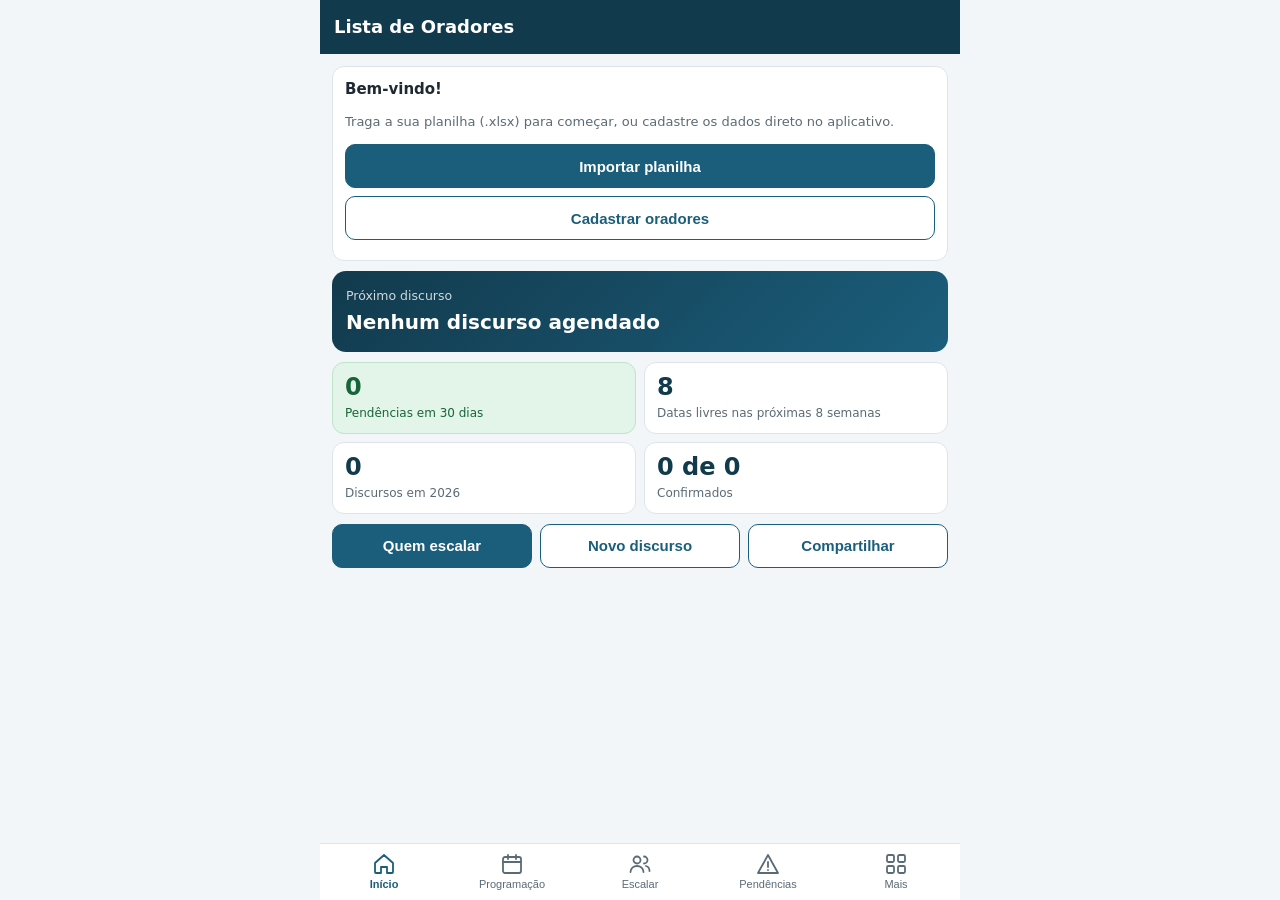
==== index.html @ d3eafc0a "Add files via upload" ====
<!doctype html>
<html lang="pt-BR">
<head>
<meta charset="utf-8">
<meta name="viewport" content="width=device-width,initial-scale=1,viewport-fit=cover">
<meta name="theme-color" content="#1B5E7B">
<meta name="mobile-web-app-capable" content="yes">
<meta name="apple-mobile-web-app-capable" content="yes">
<link rel="manifest" href="manifest.json">
<link rel="icon" type="image/png" sizes="192x192" href="./icone_app_192.png">
<link rel="apple-touch-icon" href="./icone_app_192.png">
<title>Lista de Oradores</title>
<style>:root{--p:#1B5E7B;--pd:#123A4D;--pl:#E3F1F7;--txt:#1F2933;--mut:#5B6B76;--line:#DDE5EA;--bg:#F3F6F8;--card:#fff;--warn:#7A5200;--warnbg:#FFF4D6;--ok:#17653A;--okbg:#E3F4E8;--bad:#9B1C1C;--badbg:#FDE8E8;--acc:#2A7F9E}
*{box-sizing:border-box;-webkit-tap-highlight-color:transparent}
html,body{margin:0;height:100%;background:var(--bg);color:var(--txt);font:15px/1.4 system-ui,-apple-system,"Segoe UI",Roboto,sans-serif}
#app{display:flex;flex-direction:column;height:100%;max-width:640px;margin:0 auto;background:var(--bg)}
#top{background:var(--pd);color:#fff;padding:calc(10px + env(safe-area-inset-top)) 14px 10px;display:flex;align-items:center;gap:10px;min-height:54px}
#top h1{font-size:18px;margin:0;font-weight:600;flex:1}
#top button{background:transparent;border:0;color:#fff;font-size:22px;padding:4px 8px;cursor:pointer;display:none}
#view{flex:1;overflow-y:auto;padding:12px 12px 90px}
#tabs{display:flex;background:#fff;border-top:1px solid var(--line);padding-bottom:env(safe-area-inset-bottom)}
#tabs button{flex:1;border:0;background:none;padding:8px 2px 7px;color:var(--mut);font-size:11px;display:flex;flex-direction:column;align-items:center;gap:2px;cursor:pointer;min-height:56px}
#tabs button.on{color:var(--p);font-weight:600}
#tabs svg{width:24px;height:24px}
svg.i{width:20px;height:20px;fill:none;stroke:currentColor;stroke-width:1.8;stroke-linecap:round;stroke-linejoin:round;vertical-align:middle}
.card{background:var(--card);border:1px solid var(--line);border-radius:12px;padding:12px;margin:0 0 10px}
.card h3{margin:0 0 6px;font-size:15px}
.sub{color:var(--mut);font-size:13px}
.sec{font-size:12px;letter-spacing:.06em;text-transform:uppercase;color:var(--mut);margin:16px 4px 6px;font-weight:600}
.kpis{display:grid;grid-template-columns:1fr 1fr;gap:8px;margin:0 0 10px}
.kpi{background:var(--card);border:1px solid var(--line);border-radius:12px;padding:10px 12px}
.kpi b{display:block;font-size:24px;line-height:1.2;color:var(--pd)}
.kpi span{font-size:12px;color:var(--mut)}
.kpi.warn{background:var(--warnbg);border-color:#f0dca0}.kpi.warn b,.kpi.warn span{color:var(--warn)}
.kpi.ok{background:var(--okbg);border-color:#bfe3cb}.kpi.ok b,.kpi.ok span{color:var(--ok)}
.kpi.wide{grid-column:1/-1;background:var(--pl);border-color:#c7e2ee}
.item{display:flex;gap:10px;align-items:center;background:var(--card);border:1px solid var(--line);border-radius:12px;padding:10px 12px;margin:0 0 8px;cursor:pointer}
.item .d{min-width:46px;text-align:center;background:var(--pl);border-radius:8px;padding:4px 2px;color:var(--pd)}
.item .d b{display:block;font-size:20px;line-height:1.1}.item .d small{font-size:11px;text-transform:uppercase}
.item .m{flex:1;min-width:0}.item .m b{display:block;font-weight:600}
.item .m div{font-size:13px;color:var(--mut);overflow:hidden;text-overflow:ellipsis}
.chip{display:inline-block;font-size:12px;border-radius:999px;padding:2px 8px;margin:3px 4px 0 0;background:var(--pl);color:var(--pd)}
.chip.warn{background:var(--warnbg);color:var(--warn)}.chip.ok{background:var(--okbg);color:var(--ok)}.chip.bad{background:var(--badbg);color:var(--bad)}
.btn{border:1px solid var(--p);background:#fff;color:var(--p);border-radius:10px;padding:10px 14px;font-size:15px;font-weight:600;cursor:pointer;min-height:44px}
.btn.primary{background:var(--p);color:#fff}.btn.danger{border-color:var(--bad);color:var(--bad)}.btn.sm{padding:6px 10px;min-height:34px;font-size:13px}
.btn.block{display:block;width:100%;margin:0 0 8px}
.row{display:flex;gap:8px;flex-wrap:wrap}.row>*{flex:1}
.field{margin:0 0 10px}.field label{display:block;font-size:12px;color:var(--mut);margin:0 0 3px;font-weight:600}
input,select,textarea{width:100%;border:1px solid #c3d0d8;border-radius:10px;padding:10px;font:inherit;background:#fff;color:var(--txt);min-height:44px}
textarea{min-height:140px;font-family:ui-monospace,Consolas,monospace;font-size:13px}
.seg{display:flex;background:#e4ebef;border-radius:10px;padding:3px;margin:0 0 10px}
.seg button{flex:1;border:0;background:none;padding:8px 4px;border-radius:8px;font-size:13px;color:var(--mut);cursor:pointer;font-weight:600}
.seg button.on{background:#fff;color:var(--pd);box-shadow:0 1px 2px #0002}
.fab{position:fixed;right:max(16px,calc(50% - 304px));bottom:calc(76px + env(safe-area-inset-bottom));width:56px;height:56px;border-radius:50%;background:var(--p);color:#fff;border:0;font-size:30px;box-shadow:0 3px 8px #0004;cursor:pointer;z-index:5}
.pick{position:fixed;left:0;right:0;bottom:calc(60px + env(safe-area-inset-bottom));max-width:640px;margin:0 auto;background:var(--pd);color:#fff;padding:10px 12px;display:flex;gap:10px;align-items:center;z-index:5}
.pick div{flex:1;font-size:13px}
#overlay{position:fixed;inset:0;background:#0007;display:none;align-items:flex-end;justify-content:center;z-index:20}
#overlay.on{display:flex}
.sheet{background:#fff;width:100%;max-width:640px;max-height:92%;overflow-y:auto;border-radius:16px 16px 0 0;padding:14px 14px calc(16px + env(safe-area-inset-bottom))}
.sheet h2{margin:0 0 10px;font-size:18px;color:var(--pd)}
.alertbox{border-radius:10px;padding:8px 10px;margin:0 0 10px;font-size:13px;background:var(--warnbg);color:var(--warn)}
.alertbox.okb{background:var(--okbg);color:var(--ok)}
#toast{position:fixed;left:50%;bottom:calc(90px + env(safe-area-inset-bottom));transform:translateX(-50%);background:#123A4Df2;color:#fff;padding:10px 14px;border-radius:10px;font-size:14px;display:none;z-index:30;max-width:90%}
.empty{text-align:center;color:var(--mut);padding:26px 10px}
.bar{height:6px;background:var(--pl);border-radius:3px;margin-top:5px}.bar i{display:block;height:6px;background:var(--acc);border-radius:3px}
.pos{min-width:34px;text-align:center;font-weight:700;color:var(--p)}
.hero{background:linear-gradient(135deg,var(--pd),var(--p));color:#fff;border-radius:14px;padding:14px;margin:0 0 10px}
.hero small{opacity:.8}.hero b{display:block;font-size:20px;margin:2px 0}
.hero .btn{background:#fff;color:var(--pd);border-color:#fff}
@media (prefers-reduced-motion:no-preference){.sheet{animation:up .18s ease-out}@keyframes up{from{transform:translateY(30px);opacity:.4}}}
</style>
</head>
<body>
<div id="app">
  <header id="top"><button id="back" aria-label="Voltar">‹</button><h1>Lista de Oradores</h1></header>
  <main id="view"></main>
  <nav id="tabs">
    <button data-go="inicio"><svg class="i" viewBox="0 0 24 24"><path d="M3 11l9-8 9 8v9a1 1 0 0 1-1 1h-5v-6H9v6H4a1 1 0 0 1-1-1z"/></svg>Início</button>
    <button data-go="prog"><svg class="i" viewBox="0 0 24 24"><rect x="3" y="5" width="18" height="16" rx="2"/><path d="M3 10h18M8 3v4M16 3v4"/></svg>Programação</button>
    <button data-go="escalar"><svg class="i" viewBox="0 0 24 24"><circle cx="9" cy="8" r="3.5"/><path d="M2.5 20c0-3.5 3-6 6.5-6s6.5 2.5 6.5 6"/><path d="M16 4.5a3.5 3.5 0 0 1 0 7M18 14c2.2.6 3.5 2.6 3.5 5"/></svg>Escalar</button>
    <button data-go="pend"><svg class="i" viewBox="0 0 24 24"><path d="M12 3l10 18H2z"/><path d="M12 10v5M12 18h.01"/></svg>Pendências</button>
    <button data-go="mais"><svg class="i" viewBox="0 0 24 24"><rect x="3" y="3" width="7" height="7" rx="1.5"/><rect x="14" y="3" width="7" height="7" rx="1.5"/><rect x="3" y="14" width="7" height="7" rx="1.5"/><rect x="14" y="14" width="7" height="7" rx="1.5"/></svg>Mais</button>
  </nav>
</div>
<div id="overlay"></div>
<div id="toast"></div>
<script>/* Lista de Oradores — lógica (sem interface). Datas internas = número de dias desde 1970-01-01 (UTC). */
(function (root) {
  const p2 = n => String(n).padStart(2, '0');
  const D = {
    parse(s) {
      if (!/^\d{4}-\d{2}-\d{2}$/.test(String(s))) return NaN;
      const [y, m, d] = s.split('-').map(Number), t = new Date(0);
      t.setUTCFullYear(y, m - 1, d);
      return t.getUTCFullYear() === y && t.getUTCMonth() === m - 1 && t.getUTCDate() === d ? t.getTime() / 86400000 : NaN;
    },
    iso(n) { const t = new Date(n * 86400000); return t.getUTCFullYear() + '-' + p2(t.getUTCMonth() + 1) + '-' + p2(t.getUTCDate()); },
    today() { const t = new Date(); return Date.UTC(t.getFullYear(), t.getMonth(), t.getDate()) / 86400000; },
    dow(n) { return new Date(n * 86400000).getUTCDay(); },
    year(n) { return new Date(n * 86400000).getUTCFullYear(); },
    br(n) { const t = new Date(n * 86400000); return p2(t.getUTCDate()) + '/' + p2(t.getUTCMonth() + 1); },
    brFull(n) { const t = new Date(n * 86400000); return p2(t.getUTCDate()) + '/' + p2(t.getUTCMonth() + 1) + '/' + t.getUTCFullYear(); },
    dow3(n) { return ['dom', 'seg', 'ter', 'qua', 'qui', 'sex', 'sáb'][D.dow(n)]; },
    dowFull(n) { return ['domingo', 'segunda', 'terça', 'quarta', 'quinta', 'sexta', 'sábado'][D.dow(n)]; },
    fromSerial(s) { return Math.floor(s) - 25569; }
  };
  const norm = s => String(s == null ? '' : s).replace(/\s+/g, ' ').trim();
  const key = s => norm(s).toLowerCase();
  const num = v => { const n = Number(String(v).replace(',', '.')); return isFinite(n) && String(v).trim() !== '' ? n : null; };
  let _id = 0; const newId = () => 'p' + Date.now().toString(36) + (++_id).toString(36) + Math.random().toString(36).slice(2, 5);

  function emptyState() {
    return { v: 1, config: { intervalo: 90, diaSemana: 0, diasPendencias: 30, horaPadrao: '17h', modelo: '', local: '' }, oradores: [], congregacoes: [], horarios: {}, esbocos: [], prog: [] };
  }
  function restoreState(s) {
    if (!s || s.v !== 1 || !['prog', 'oradores', 'esbocos'].every(k => Array.isArray(s[k]))) throw new Error('estrutura de backup inválida');
    const validString = value => typeof value === 'string';
    if (!s.oradores.every(o => o && validString(o.nome) && norm(o.nome) && validString(o.cong)) ||
        !s.esbocos.every(e => e && Number.isInteger(e.n) && e.n > 0 && validString(e.tema)) ||
        !s.prog.every(p => p && validString(p.orador) && Number.isFinite(D.parse(p.data)) && (p.esboco == null || p.esboco === '' || (Number.isInteger(p.esboco) && p.esboco > 0)))) throw new Error('registros inválidos no backup');
    const out = JSON.parse(JSON.stringify(s)), defaults = emptyState();
    out.config = Object.assign(defaults.config, out.config);
    for (const k of ['intervalo', 'diasPendencias', 'diaSemana']) {
      if (!Number.isInteger(out.config[k]) || out.config[k] < (k === 'diasPendencias' ? 1 : 0) || (k === 'diaSemana' && out.config[k] > 6)) throw new Error('configurações inválidas');
    }
    out.congregacoes = out.congregacoes || [];
    if (!Array.isArray(out.congregacoes) || !out.congregacoes.every(validString)) throw new Error('congregações inválidas');
    out.horarios = out.horarios || {};
    if (typeof out.horarios !== 'object' || Array.isArray(out.horarios)) throw new Error('horários inválidos');
    const ids = new Set();
    out.prog.forEach(p => { if (typeof p.id !== 'string' || !p.id || ids.has(p.id)) p.id = newId(); ids.add(p.id); });
    if (typeof out.config.local !== 'string') throw new Error('congregação local inválida');
    out.prog.forEach(p => {
      if (p.tipo != null && !['local', 'envio'].includes(p.tipo)) throw new Error('modalidade inválida');
      for (const k of ['origem', 'destino']) if (p[k] != null && typeof p[k] !== 'string') throw new Error('congregação inválida');
      if (p.tipo === 'envio' && (!norm(p.origem) || !norm(p.destino) || key(p.origem) === key(p.destino))) throw new Error('envio sem origem e destino distintos');
    });
    return out;
  }
  function congDe(st, nome) { const o = st.oradores.find(o => key(o.nome) === key(nome)); return o ? o.cong : ''; }
  function temaDe(st, n) { const e = st.esbocos.find(e => e.n === Number(n)); return e ? norm(e.tema) : ''; }
  function allCongs(st) {
    const set = new Map();
    st.oradores.forEach(o => { if (norm(o.cong)) set.set(key(o.cong), norm(o.cong)); });
    if (norm(st.config.local)) set.set(key(st.config.local), norm(st.config.local));
    st.prog.forEach(p => { for (const c of [p.origem, p.destino]) if (norm(c)) set.set(key(c), norm(c)); });
    st.congregacoes.forEach(c => { if (norm(c)) set.set(key(c), norm(c)); });
    return [...set.values()].sort((a, b) => a.localeCompare(b, 'pt-BR'));
  }
  // Registros antigos continuam locais; os novos guardam origem e destino históricos.
  function origemDe(st, p) { return norm(p.origem) || congDe(st, p.orador); }
  function destinoDe(st, p) { return norm(p.destino) || (p.tipo === 'envio' ? '' : norm(st.config.local)); }
  function localRows(st) { return rows(st).filter(p => p.tipo !== 'envio'); }
  function participa(r, c) { return key(r.origem) === key(c) || key(r.destino) === key(c); }
  function arranjos(st) {
    const R = rows(st);
    return allCongs(st).filter(c => key(c) !== key(st.config.local)).map(nome => ({ nome,
      recebidos: R.filter(r => r.tipo !== 'envio' && key(r.origem) === key(nome)).length,
      enviados: R.filter(r => r.tipo === 'envio' && key(r.destino) === key(nome)).length,
      proximos: R.filter(r => participa(r, nome) && r.d >= D.today()).length
    }));
  }
  function rows(st) {
    return st.prog.filter(p => p.data).map(p => ({ ...p, d: D.parse(p.data), tipo: p.tipo || 'local', origem: origemDe(st, p), destino: destinoDe(st, p), cong: origemDe(st, p) }));
  }
  /* ---------- alerta de repetição ---------- */
  function alerta(st, row) {
    const N = Number(st.config.intervalo) || 0, d = D.parse(row.data);
    const others = st.prog.filter(p => p.id !== row.id && p.data);
    const pick = fn => others.find(fn) || null;
    const orador = norm(row.orador) ? pick(p => key(p.orador) === key(row.orador) && Math.abs(D.parse(p.data) - d) < N) : null;
    const esboco = row.esboco ? pick(p => key(destinoDe(st, p)) === key(destinoDe(st, row)) && Number(p.esboco) === Number(row.esboco) && Math.abs(D.parse(p.data) - d) < N) : null;
    const conflito = norm(row.orador) ? pick(p => key(p.orador) === key(row.orador) && D.parse(p.data) === d) : null;
    return { orador, esboco, conflito, any: !!(orador || esboco || conflito) };
  }
  /* ---------- histórico: último (<= ref) e próximo (> ref) ---------- */
  function lastNext(list, ref) {
    let last = null, next = null;
    for (const r of list) {
      if (r.d <= ref) { if (!last || r.d > last.d) last = r; }
      else if (!next || r.d < next.d) next = r;
    }
    return { last, next };
  }
  const sortNever = (a, b) => (a.lastD == null ? -1e12 : a.lastD) - (b.lastD == null ? -1e12 : b.lastD);
  /* ---------- Escalar ---------- */
  function escalar(st, dateISO, N, congFilter) {
    const d = D.parse(dateISO), R = rows(st); N = Number(N);
    const oradores = [];
    st.oradores.forEach((o, idx) => {
      if (congFilter && key(o.cong) !== key(congFilter)) return;
      const mine = R.filter(r => key(r.orador) === key(o.nome));
      const busy = mine.find(r => r.d === d || (r.tipo !== 'envio' && Math.abs(r.d - d) < N));
      const { last, next } = lastNext(mine, d);
      oradores.push({ nome: o.nome, cong: o.cong, livre: !busy, conflito: busy || null, lastD: last ? last.d : null, dias: last ? d - last.d : null, lastEsb: last ? last.esboco : null, next: next ? next.d : null, idx });
    });
    const disponiveis = oradores.filter(o => o.livre).sort(sortNever);
    const congs = allCongs(st).map((c, idx) => {
      const mine = R.filter(r => participa(r, c));
      const { last, next } = lastNext(mine, d);
      return { nome: c, lastD: last ? last.d : null, dias: last ? d - last.d : null, lastOrador: last ? last.orador : null, next: next ? next.d : null, nextOrador: next ? next.orador : null, idx };
    }).sort(sortNever);
    const esbocos = st.esbocos.map((e, idx) => {
      const mine = R.filter(r => r.tipo !== 'envio' && Number(r.esboco) === e.n);
      const busy = mine.find(r => Math.abs(r.d - d) < N);
      const { last, next } = lastNext(mine, d);
      return { n: e.n, tema: norm(e.tema), livre: !busy, lastD: last ? last.d : null, dias: last ? d - last.d : null, lastOrador: last ? last.orador : null, next: next ? next.d : null, nextOrador: next ? next.orador : null, idx };
    });
    const esbDisp = esbocos.filter(e => e.livre).sort(sortNever);
    return { disponiveis, total: oradores.length, congs, esbDisp, esbLivres: esbDisp.length };
  }
  /* ---------- Rodízio (referência = hoje) ---------- */
  function rodizio(st, ref) {
    const R = rows(st);
    const oradores = st.oradores.map((o, idx) => {
      const mine = R.filter(r => key(r.orador) === key(o.nome)); const { last, next } = lastNext(mine, ref);
      return { nome: o.nome, cong: o.cong, lastD: last ? last.d : null, dias: last ? ref - last.d : null, lastEsb: last ? last.esboco : null, next: next ? next.d : null, nextEsb: next ? next.esboco : null, idx };
    }).sort(sortNever);
    const congs = allCongs(st).map((c, idx) => {
      const mine = R.filter(r => participa(r, c)); const { last, next } = lastNext(mine, ref);
      return { nome: c, lastD: last ? last.d : null, dias: last ? ref - last.d : null, lastOrador: last ? last.orador : null, next: next ? next.d : null, nextOrador: next ? next.orador : null, idx };
    }).sort(sortNever);
    const esbocos = st.esbocos.map((e, idx) => {
      const mine = R.filter(r => Number(r.esboco) === e.n); const { last, next } = lastNext(mine, ref);
      return { n: e.n, tema: norm(e.tema), lastD: last ? last.d : null, dias: last ? ref - last.d : null, lastOrador: last ? last.orador : null, next: next ? next.d : null, nextOrador: next ? next.orador : null, idx };
    }).sort(sortNever);
    return { oradores, congs, esbocos };
  }
  /* ---------- Pendências ---------- */
  function faltas(p) {
    const f = [];
    if (!norm(p.orador)) f.push('orador');
    if (norm(p.confirmado).toUpperCase() !== 'SIM') f.push('confirmação');
    if (p.cantico === '' || p.cantico == null) f.push('cântico');
    if (!norm(p.imagens)) f.push('imagens');
    return f;
  }
  function pendencias(st, today, dias) {
    const R = rows(st).filter(r => r.d >= today && r.d <= today + Number(dias)).sort((a, b) => a.d - b.d);
    const lista = R.map(r => ({ ...r, faltas: faltas(r), faltam: r.d - today })).filter(r => r.faltas.length);
    const count = k => lista.filter(r => r.faltas.includes(k)).length;
    return { total: R.length, lista, semConfirmacao: count('confirmação'), semCantico: count('cântico'), semImagens: count('imagens'), semOrador: count('orador') };
  }
  /* ---------- Datas livres ---------- */
  function datasLivres(st, iniISO, fimISO, dow) {
    const ini = D.parse(iniISO), fim = D.parse(fimISO), R = localRows(st), out = [];
    if (!(fim >= ini)) return out;
    let d = ini + ((Number(dow) - D.dow(ini) + 7) % 7);
    for (; d <= fim; d += 7) {
      const doDia = R.filter(r => r.d === d);
      if (!doDia.length) out.push({ d, situacao: 'Data não lançada' });
      else if (!doDia.some(r => norm(r.orador))) out.push({ d, situacao: 'Lançada, sem orador', id: doDia[0].id });
    }
    return out;
  }
  /* ---------- Compartilhar ---------- */
  function compartilhar(st, iniISO, fimISO) {
    const ini = D.parse(iniISO), fim = D.parse(fimISO);
    const R = rows(st).filter(r => r.d >= ini && r.d <= fim).sort((a, b) => a.d - b.d);
    const head = '*Programação de discursos (' + D.br(ini) + ' a ' + D.br(fim) + ')*';
    if (!R.length) return head + '\nNenhum discurso no período';
    const lines = R.map(r => {
      const orad = norm(r.orador) ? norm(r.orador) + (r.cong ? ' (' + r.cong + ')' : '') : 'orador a definir';
      const tema = r.esboco ? ' - Nº ' + r.esboco + ': ' + temaDe(st, r.esboco) : ' - tema a definir';
      return D.br(r.d) + ' (' + D.dow3(r.d) + ') - ' + (r.tipo === 'envio' ? '[Envio] ' : '[Local] ') + orad + ' → ' + (r.destino || 'congregação local') + tema;
    });
    return head + '\n' + lines.join('\n');
  }
  /* ---------- Relatórios ---------- */
  function ranking(items) {
    items.sort((a, b) => b.count - a.count || String(a.nome != null ? a.nome : a.n).localeCompare(String(b.nome != null ? b.nome : b.n), 'pt-BR', { numeric: true }));
    let pos = 0; items.forEach((it, i) => { if (i === 0 || it.count !== items[i - 1].count) pos = i + 1; it.pos = pos; });
    return items;
  }
  function relatorios(st, iniISO, fimISO) {
    const lo = iniISO ? D.parse(iniISO) : -1e9, hi = fimISO ? D.parse(fimISO) : 1e9;
    const R = rows(st).filter(r => r.d >= lo && r.d <= hi);
    const oradores = ranking(st.oradores.map(o => ({ nome: o.nome, cong: o.cong, count: R.filter(r => key(r.orador) === key(o.nome)).length })));
    const congs = ranking(allCongs(st).map(c => ({ nome: c, count: R.filter(r => participa(r, c)).length })));
    const esbocos = ranking(st.esbocos.map(e => ({ n: e.n, tema: norm(e.tema), count: R.filter(r => Number(r.esboco) === e.n).length })));
    return { total: R.length, oradores, congs, esbocos };
  }
  /* ---------- Indicadores da tela inicial ---------- */
  function indicadores(st, today) {
    const R = localRows(st);
    const futuros = R.filter(r => r.d >= today).sort((a, b) => a.d - b.d);
    const prox = futuros[0] || null;
    const ano = D.year(today);
    const pend = pendencias(st, today, st.config.diasPendencias || 30);
    const livres = datasLivres(st, D.iso(today), D.iso(today + 55), st.config.diaSemana).length;
    const confirmados = R.filter(r => norm(r.confirmado).toUpperCase() === 'SIM').length;
    return { prox, discursosAno: R.filter(r => D.year(r.d) === ano).length, pendencias: pend.lista.length, livres8: livres, oradores: st.oradores.length, total: R.length, confirmados };
  }

  /* ---------- Histórico por orador, congregação ou esboço ---------- */
  function historico(st, tipo, id, today) {
    const R = rows(st).sort((a, b) => a.d - b.d);
    const L = tipo === 'o' ? R.filter(r => key(r.orador) === key(id)) : tipo === 'c' ? R.filter(r => participa(r, id)) : R.filter(r => Number(r.esboco) === Number(id));
    const dec = r => ({ id: r.id, d: r.d, data: r.data, orador: r.orador, cong: r.cong, tipo: r.tipo, origem: r.origem, destino: r.destino, esboco: r.esboco, tema: r.esboco ? temaDe(st, r.esboco) : '', confirmado: r.confirmado, pedido: r.pedido || '' });
    const past = L.filter(r => r.d < today).map(dec).reverse(), future = L.filter(r => r.d >= today).map(dec);
    return { past, future, total: L.length, last: past[0] || null, next: future[0] || null };
  }
  /* ---------- Mensagem de confirmação ---------- */
  const MODELO_PADRAO = 'Olá, {nome}!\n\nO irmão foi convidado para proferir o discurso: {tema}\nna congregação: {congregacao}\nno dia {data}\nàs {hora}.\n\nConfirme por gentileza se poderá comparecer.\nEm caso positivo, já pode nos informar também o número do cântico e as mídias que serão executadas durante o discurso.\n\nDe já agradecemos! Até Breve!';
  function horaDe(st, p) { return norm(p.hora) || norm((st.horarios || {})[key(destinoDe(st, p))]) || norm(st.config.horaPadrao); }
  function mensagemConfirmacao(st, p) {
    if (!norm(p.orador) || !p.data) return null;
    const hora = horaDe(st, p), modelo = norm(st.config.modelo) ? st.config.modelo : MODELO_PADRAO;
    let t = modelo; if (!hora) t = t.split('\n').filter(l => !l.includes('{hora}')).join('\n');
    const map = { nome: norm(p.orador), tema: (p.esboco ? temaDe(st, p.esboco) : '') || '(tema a definir)', congregacao: destinoDe(st, p) || '(congregação local a definir)', data: D.brFull(D.parse(p.data)), hora };
    return t.replace(/\{(\w+)\}/g, (m, k) => k in map ? map[k] : m);
  }
  function foneWa(f) {
    const d = String(f == null ? '' : f).replace(/\D/g, ''); if (!d) return '';
    if (d.startsWith('55') && d.length >= 12) return d;
    return d.length === 10 || d.length === 11 ? '55' + d : d;
  }
  function confirmacoes(st, today, dias) {
    return rows(st).filter(r => r.d >= today && r.d <= today + Number(dias) && norm(r.orador) && norm(r.confirmado).toUpperCase() !== 'SIM').sort((a, b) => a.d - b.d)
      .map(r => ({ ...r, status: r.pedido ? 'aguardando' : 'novo', diasPedido: r.pedido ? today - D.parse(r.pedido) : null, fone: ((st.oradores.find(o => key(o.nome) === key(r.orador)) || {}).fone) || '' }));
  }
  /* ---------- Importação / exportação (SheetJS) ---------- */
  function sheetRows(XLSX, ws) { return XLSX.utils.sheet_to_json(ws, { header: 1, raw: true, defval: '' }); }
  function toDay(v) {
    if (v instanceof Date) return Date.UTC(v.getFullYear(), v.getMonth(), v.getDate()) / 86400000;
    if (typeof v === 'number' && v > 20000 && v < 80000) return D.fromSerial(v);
    if (typeof v === 'string') { const m = v.trim().match(/^(\d{1,2})\/(\d{1,2})\/(\d{4})$/); const d = D.parse(m ? m[3] + '-' + p2(m[2]) + '-' + p2(m[1]) : v.trim()); if (Number.isFinite(d)) return d; }
    return null;
  }
  function findHeader(rs, test) {
    for (let r = 0; r < Math.min(rs.length, 30); r++) { const names = rs[r].map(x => norm(x).toUpperCase()); if (test(names)) return { r, names }; }
    return null;
  }
  function importWorkbook(XLSX, buf) {
    const wb = XLSX.read(buf, { type: 'array' });
    const res = { oradores: [], congregacoes: [], horarios: {}, esbocos: [], prog: [], avisos: [], abas: [], config: {} };
    const strip = s => s.normalize('NFD').replace(/[\u0300-\u036f]/g, '').toUpperCase().trim();
    for (const name of wb.SheetNames) {
      const rs = sheetRows(XLSX, wb.Sheets[name]); const sn = strip(name);
      if (/^\d{4}$/.test(sn)) {
        const h = findHeader(rs, n => n.includes('DATA') && n.includes('ORADOR')); if (!h) { res.avisos.push('Aba ' + name + ': cabeçalho não encontrado.'); continue; }
        const col = pred => h.names.findIndex(pred);
        const cD = col(n => n === 'DATA'), cO = col(n => n === 'ORADOR'), cE = col(n => /^N[º°O]?( ESB.*)?$|^N[ÚU]MERO|^ESBO[ÇC]O$/.test(strip(n))), cC = col(n => strip(n).startsWith('CANTICO')), cI = col(n => n === 'IMAGENS'), cF = col(n => n === 'CONFIRMADO'), cH = col(n => strip(n) === 'HORARIO'), cP = col(n => n === 'PEDIDO'), cTipo = col(n => n === 'TIPO'), cOrig = col(n => n === 'ORIGEM'), cDest = col(n => n === 'DESTINO');
        let k = 0;
        for (let r = h.r + 1; r < rs.length; r++) {
          const row = rs[r], d = toDay(row[cD]); if (d == null) continue;
          const ev = cE >= 0 ? num(row[cE]) : null, cv = cC >= 0 ? row[cC] : '';
          const tipo = cTipo >= 0 && key(row[cTipo]) === 'envio' ? 'envio' : 'local';
          const origem = cOrig >= 0 ? norm(row[cOrig]) : '', destino = cDest >= 0 ? norm(row[cDest]) : '';
          if (tipo === 'envio' && (!origem || !destino || key(origem) === key(destino))) throw new Error('Envio inválido na aba ' + name + ', linha ' + (r + 1));
          res.prog.push({ tipo, origem, destino, id: newId(), data: D.iso(d), orador: norm(row[cO]), esboco: ev, cantico: cv === '' ? '' : (num(cv) != null ? num(cv) : norm(cv)), imagens: cI >= 0 ? norm(row[cI]).toUpperCase() : '', confirmado: cF >= 0 ? norm(row[cF]).toUpperCase() : '', hora: cH >= 0 ? norm(row[cH]) : '', pedido: cP >= 0 && toDay(row[cP]) != null ? D.iso(toDay(row[cP])) : '' }); k++;
        }
        res.abas.push(name + ': ' + k + ' discursos');
      } else if (sn === 'CONFIGURACOES') {
        for (const row of rs) if (strip(norm(row[0])) === 'CONGREGACAO LOCAL') res.config.local = norm(row[1]);
      } else if (sn === 'CADASTROS' || sn === 'CADASTRO') {
        const h = findHeader(rs, n => n.includes('ORADOR') && n.some(x => x.startsWith('CONGREGA'))); if (!h) { res.avisos.push('Aba ' + name + ': cabeçalho não encontrado.'); continue; }
        const cO = h.names.findIndex(n => n === 'ORADOR'), cG = h.names.findIndex(n => strip(n) === 'CONGREGACAO'), cL = h.names.findIndex(n => strip(n) === 'CONGREGACOES'), cT = h.names.findIndex(n => ['TELEFONE', 'CELULAR', 'WHATSAPP', 'FONE'].includes(strip(n))), cHr = h.names.findIndex(n => strip(n) === 'HORARIO');
        for (let r = h.r + 1; r < rs.length; r++) {
          const nome = norm(rs[r][cO]); if (nome) res.oradores.push({ nome, cong: cG >= 0 ? norm(rs[r][cG]) : '', fone: cT >= 0 ? norm(rs[r][cT]) : '' });
          if (cL >= 0 && norm(rs[r][cL])) { res.congregacoes.push(norm(rs[r][cL])); if (cHr >= 0 && norm(rs[r][cHr])) res.horarios[key(rs[r][cL])] = norm(rs[r][cHr]); }
        }
        res.abas.push(name + ': ' + res.oradores.length + ' oradores');
      } else if (sn === 'ESBOCOS') {
        const h = findHeader(rs, n => n.includes('TEMA') && n.some(x => /^N[º°O]?$/.test(x))); if (!h) { res.avisos.push('Aba ' + name + ': cabeçalho não encontrado.'); continue; }
        const cN = h.names.findIndex(x => /^N[º°O]?$/.test(x)), cT = h.names.findIndex(x => x === 'TEMA');
        for (let r = h.r + 1; r < rs.length; r++) { const n = num(rs[r][cN]); if (n != null && norm(rs[r][cT])) res.esbocos.push({ n, tema: norm(rs[r][cT]) }); }
        res.abas.push(name + ': ' + res.esbocos.length + ' esboços');
      }
    }
    if (!res.prog.length && !res.oradores.length && !res.esbocos.length) res.avisos.push('Não encontrei abas conhecidas (anos como 2026, CADASTROS, ESBOÇOS).');
    if (!res.oradores.length && res.prog.length) { const s = new Set(); res.prog.forEach(p => { if (p.orador && !s.has(key(p.orador))) { s.add(key(p.orador)); res.oradores.push({ nome: p.orador, cong: p.origem || '' }); } }); res.avisos.push('Sem aba CADASTROS: criei a lista de oradores a partir da programação (sem congregação).'); }
    return res;
  }
  function exportWorkbook(XLSX, st) {
    const wb = XLSX.utils.book_new();
    const years = [...new Set(st.prog.filter(p => p.data).map(p => D.year(D.parse(p.data))))].sort();
    if (!years.length) years.push(D.year(D.today()));
    for (const y of years) {
      const list = st.prog.filter(p => p.data && D.year(D.parse(p.data)) === y).sort((a, b) => a.data.localeCompare(b.data));
      const aoa = [['DATA', 'ORADOR', 'CONGREGAÇÃO', 'Nº', 'TEMA', 'CÂNTICO', 'IMAGENS', 'CONFIRMADO', 'HORÁRIO', 'PEDIDO', 'TIPO', 'ORIGEM', 'DESTINO']];
      list.forEach(p => { const d = D.parse(p.data); aoa.push([d + 25569, p.orador, congDe(st, p.orador), p.esboco == null ? '' : p.esboco, p.esboco ? temaDe(st, p.esboco) : '', p.cantico === '' ? '' : p.cantico, p.imagens, p.confirmado, p.hora || '', p.pedido || '', p.tipo || 'local', origemDe(st, p), destinoDe(st, p)]); });
      const ws = XLSX.utils.aoa_to_sheet(aoa, { cellDates: true }); ws['!cols'] = [{ wch: 12 }, { wch: 24 }, { wch: 26 }, { wch: 6 }, { wch: 50 }, { wch: 9 }, { wch: 9 }, { wch: 12 }, { wch: 10 }, { wch: 12 }];
      for (let r = 1; r < aoa.length; r++) { const c = ws['A' + (r + 1)]; if (c) { c.t = 'n'; c.z = 'dd/mm/yyyy'; } }
      XLSX.utils.book_append_sheet(wb, ws, String(y));
    }
    const cg = allCongs(st); const n = Math.max(st.oradores.length, cg.length);
    const cad = [['Orador', 'Congregação', 'Telefone', '', 'Congregações', 'Horário']]; for (let i = 0; i < n; i++) cad.push([st.oradores[i] ? st.oradores[i].nome : '', st.oradores[i] ? st.oradores[i].cong : '', st.oradores[i] ? (st.oradores[i].fone || '') : '', '', cg[i] || '', cg[i] ? ((st.horarios || {})[key(cg[i])] || '') : '']);
    const wc = XLSX.utils.aoa_to_sheet(cad); wc['!cols'] = [{ wch: 26 }, { wch: 26 }, { wch: 16 }, { wch: 3 }, { wch: 26 }, { wch: 10 }]; XLSX.utils.book_append_sheet(wb, wc, 'CADASTROS');
    const es = [['Nº', 'TEMA']]; st.esbocos.forEach(e => es.push([e.n, norm(e.tema)]));
    const we = XLSX.utils.aoa_to_sheet(es); we['!cols'] = [{ wch: 6 }, { wch: 70 }]; XLSX.utils.book_append_sheet(wb, we, 'ESBOÇOS');
    XLSX.utils.book_append_sheet(wb, XLSX.utils.aoa_to_sheet([['CONGREGAÇÃO LOCAL', st.config.local || '']]), 'CONFIGURAÇÕES');
    return XLSX.write(wb, { type: 'array', bookType: 'xlsx', cellDates: true });
  }
  root.Core = { origemDe, destinoDe, localRows, participa, arranjos, restoreState, MODELO_PADRAO, historico, horaDe, mensagemConfirmacao, foneWa, confirmacoes, D, norm, key, num, newId, emptyState, congDe, temaDe, allCongs, rows, alerta, escalar, rodizio, faltas, pendencias, datasLivres, compartilhar, relatorios, indicadores, importWorkbook, exportWorkbook };
})(typeof window !== 'undefined' ? window : globalThis);
</script>
<script>/* Lista de Oradores — interface */
(function () {
'use strict';
const C = Core, D = C.D, norm = C.norm, key = C.key;
const LS = 'lista-oradores-v1';
const TABS = ['inicio', 'prog', 'escalar', 'pend', 'mais'];
const TITLES = { arranjos: 'Arranjos entre congregações', inicio: 'Lista de Oradores', prog: 'Programação', escalar: 'Quem escalar', pend: 'Pendências', mais: 'Mais opções', livres: 'Datas livres', compartilhar: 'Compartilhar', rodizio: 'Rodízio', relatorios: 'Relatórios', cadastros: 'Cadastros', dados: 'Dados e planilha', config: 'Configurações', ajuda: 'Ajuda', hist: 'Histórico', msgs: 'Confirmações' };
const MESES = ['janeiro', 'fevereiro', 'março', 'abril', 'maio', 'junho', 'julho', 'agosto', 'setembro', 'outubro', 'novembro', 'dezembro'];
let st = load();
const ui = { route: 'inicio', esc: { data: '', int: null, cong: '', draft: {}, no: 8, ne: 8 }, prog: { filtro: 'prox', tipo: 'todos' }, pend: { dias: null }, livres: { ini: '', fim: '', dow: null }, comp: { ini: '', fim: '' }, rod: { aba: 'o', n: 30, q: '' }, rel: { ano: 'todos', aba: 'o', n: 30 }, cad: { aba: 'o', q: '' }, form: null, imp: null, hist: { tipo: 'o', id: '' }, hstack: [], hfrom: 'cadastros', msgs: { dias: 30 } };

function load() { try { const raw = localStorage.getItem(LS); if (raw) return C.restoreState(JSON.parse(raw)); } catch (e) { setTimeout(() => toast('Não foi possível carregar os dados. Restaure um backup válido.'), 0); } return C.emptyState(); }
function save() { try { localStorage.setItem(LS, JSON.stringify(st)); } catch (e) { toast('Não foi possível salvar no aparelho.'); } }
const $ = s => document.querySelector(s);
const esc = s => String(s == null ? '' : s).replace(/[&<>"']/g, c => ({ '&': '&amp;', '<': '&lt;', '>': '&gt;', '"': '&quot;', "'": '&#39;' }[c]));
const I = { home: '<path d="M3 11l9-8 9 8v9a1 1 0 0 1-1 1h-5v-6H9v6H4a1 1 0 0 1-1-1z"/>', cal: '<rect x="3" y="5" width="18" height="16" rx="2"/><path d="M3 10h18M8 3v4M16 3v4"/>', users: '<circle cx="9" cy="8" r="3.5"/><path d="M2.5 20c0-3.5 3-6 6.5-6s6.5 2.5 6.5 6"/><path d="M16 4.5a3.5 3.5 0 0 1 0 7M18 14c2.2.6 3.5 2.6 3.5 5"/>', alert: '<path d="M12 3l10 18H2z"/><path d="M12 10v5M12 18h.01"/>', grid: '<rect x="3" y="3" width="7" height="7" rx="1.5"/><rect x="14" y="3" width="7" height="7" rx="1.5"/><rect x="3" y="14" width="7" height="7" rx="1.5"/><rect x="14" y="14" width="7" height="7" rx="1.5"/>' };
const svg = n => '<svg class="i" viewBox="0 0 24 24" aria-hidden="true">' + I[n] + '</svg>';
let tt; function toast(m) { const t = $('#toast'); t.textContent = m; t.style.display = 'block'; clearTimeout(tt); tt = setTimeout(() => t.style.display = 'none', 2600); }
function sheet(html) { const o = $('#overlay'); o.innerHTML = '<div class="sheet">' + html + '</div>'; o.classList.add('on'); }
function closeSheet() { const o = $('#overlay'); o.classList.remove('on'); o.innerHTML = ''; }
function go(r) { ui.route = r; closeSheet(); render(true); }
function render(reset) {
  const v = $('#view'), sc = v.scrollTop;
  v.innerHTML = (V[ui.route] || V.inicio)();
  $('#top h1').textContent = TITLES[ui.route] || 'Lista de Oradores';
  const cur = ui.route === 'hist' ? ui.hfrom : ui.route; document.querySelectorAll('#tabs button').forEach(b => b.classList.toggle('on', b.dataset.go === (TABS.includes(cur) ? cur : 'mais')));
  $('#back').style.display = TABS.includes(ui.route) ? 'none' : 'block';
  v.scrollTop = reset ? 0 : sc;
}
const nextDate = () => { const t = D.today(), used = new Set(st.prog.filter(p => p.tipo !== 'envio').map(p => p.data)); let d = t + ((st.config.diaSemana - D.dow(t) + 7) % 7); for (let i = 0; i < 300; i++, d += 7) if (!used.has(D.iso(d))) return D.iso(d); return D.iso(t); };
const fmtDias = n => n == null ? 'Nunca' : n + (n === 1 ? ' dia' : ' dias');
const lastTxt = o => o.lastD == null ? 'Nunca' : D.brFull(o.lastD) + ' · ' + fmtDias(o.dias);
const sortedOrad = () => st.oradores.slice().sort((a, b) => a.nome.localeCompare(b.nome, 'pt-BR'));

function itemProg(r) {
  const al = C.alerta(st, r), f = C.faltas(r); let chips = '<span class="chip">' + (r.tipo === 'envio' ? 'Envio' : 'Local') + ' · ' + esc(r.origem || 'origem a definir') + ' → ' + esc(r.destino || 'congregação local') + '</span>';
  if (al.any) chips += '<span class="chip bad">⚠ repetição' + (al.orador ? ' de orador' : '') + (al.esboco ? ' de esboço' : '') + '</span>';
  chips += f.includes('confirmação') ? (r.pedido ? '<span class="chip">pedido enviado em ' + D.br(D.parse(r.pedido)) + '</span>' : '<span class="chip warn">sem confirmação</span>') : '<span class="chip ok">confirmado</span>';
  if (f.includes('cântico')) chips += '<span class="chip warn">sem cântico</span>'; else chips += '<span class="chip">cântico ' + esc(r.cantico) + '</span>';
  if (f.includes('imagens')) chips += '<span class="chip warn">imagens?</span>'; else chips += '<span class="chip">imagens ' + esc(r.imagens) + '</span>';
  return '<div class="item" data-act="editProg" data-id="' + r.id + '"><div class="d"><b>' + D.br(r.d).slice(0, 2) + '</b><small>' + D.dow3(r.d) + '</small></div><div class="m"><b>' + esc(r.orador || 'Orador a definir') + '</b><div>' + esc(r.cong || '') + (r.esboco ? ' · Nº ' + r.esboco + ': ' + esc(C.temaDe(st, r.esboco)) : ' · tema a definir') + '</div>' + chips + '</div></div>';
}
const V = {};
V.inicio = () => {
  const t = D.today(), k = C.indicadores(st, t); let h = '';
  if (!st.prog.length && !st.oradores.length) h += '<div class="card"><h3>Bem-vindo!</h3><p class="sub">Traga a sua planilha (.xlsx) para começar, ou cadastre os dados direto no aplicativo.</p><button class="btn primary block" data-go="dados">Importar planilha</button><button class="btn block" data-go="cadastros">Cadastrar oradores</button></div>';
  const p = k.prox;
  h += '<div class="hero"><small>Próximo discurso</small>' + (p ? '<b>' + D.br(p.d) + ' (' + D.dow3(p.d) + ') · ' + esc(p.orador || 'orador a definir') + '</b><div>' + esc(p.cong || '') + (p.esboco ? ' · Nº ' + p.esboco + ': ' + esc(C.temaDe(st, p.esboco)) : '') + '</div>' : '<b>Nenhum discurso agendado</b>') + '</div>';
  h += '<div class="kpis"><div class="kpi ' + (k.pendencias ? 'warn' : 'ok') + '"><b>' + k.pendencias + '</b><span>Pendências em ' + (st.config.diasPendencias || 30) + ' dias</span></div><div class="kpi"><b>' + k.livres8 + '</b><span>Datas livres nas próximas 8 semanas</span></div><div class="kpi"><b>' + k.discursosAno + '</b><span>Discursos em ' + D.year(t) + '</span></div><div class="kpi"><b>' + k.confirmados + ' de ' + k.total + '</b><span>Confirmados</span></div></div>';
  h += '<div class="row" style="margin:0 0 10px"><button class="btn primary" data-go="escalar">Quem escalar</button><button class="btn" data-act="newProg">Novo discurso</button><button class="btn" data-go="compartilhar">Compartilhar</button></div>';
  const cf = C.confirmacoes(st, t, st.config.diasPendencias || 30), novos = cf.filter(x => x.status === 'novo').length, aguard = cf.length - novos;
  if (cf.length) h += '<div class="card"><h3>Confirmações dos oradores</h3><div class="sub">' + (novos ? novos + ' a pedir' : '') + (novos && aguard ? ' · ' : '') + (aguard ? aguard + ' aguardando resposta' : '') + '</div><button class="btn primary block" style="margin-top:8px" data-go="msgs">Abrir confirmações</button></div>';
  const prox = C.localRows(st).filter(r => r.d >= t).sort((a, b) => a.d - b.d).slice(0, 3);
  if (prox.length) h += '<div class="sec">Próximos discursos</div>' + prox.map(itemProg).join('');
  return h;
};
V.prog = () => {
  const t = D.today(), R = C.rows(st).sort((a, b) => a.d - b.d), anos = [...new Set(R.map(r => D.year(r.d)))].sort();
  let f = ui.prog.filtro; if (f === 'prox' && !R.some(r => r.d >= t) && R.length) f = ui.prog.filtro = 'tudo';
  let list = f === 'prox' ? R.filter(r => r.d >= t) : f === 'tudo' ? R : R.filter(r => D.year(r.d) === Number(f));
  list = list.filter(r => ui.prog.tipo === 'todos' || r.tipo === ui.prog.tipo);
  let h = '<div class="seg"><button data-act="pf" data-v="prox" class="' + (f === 'prox' ? 'on' : '') + '">Próximos</button>' + anos.map(a => '<button data-act="pf" data-v="' + a + '" class="' + (f == a ? 'on' : '') + '">' + a + '</button>').join('') + '<button data-act="pf" data-v="tudo" class="' + (f === 'tudo' ? 'on' : '') + '">Tudo</button></div>';
  h = '<div class="field"><label>Programação</label><select data-chg="progTipo">' + [['todos','Todos os discursos'],['local','Na congregação local'],['envio','Envios para outras congregações']].map(([v,t]) => '<option value="' + v + '" ' + (ui.prog.tipo === v ? 'selected' : '') + '>' + t + '</option>').join('') + '</select></div>' + h;
  if (!list.length) h += '<div class="empty">Nenhum discurso aqui ainda.<br>Toque em + para lançar o primeiro.</div>';
  let mes = '';
  list.forEach(r => { const m = MESES[new Date(r.d * 86400000).getUTCMonth()] + ' ' + D.year(r.d); if (m !== mes) { mes = m; h += '<div class="sec">' + m + '</div>'; } h += itemProg(r); });
  return h + '<button class="fab" data-act="newProg" aria-label="Novo discurso">+</button>';
};
V.escalar = () => {
  const e = ui.esc; if (!e.data) e.data = nextDate(); if (e.int == null) e.int = st.config.intervalo;
  const R = C.escalar(st, e.data, e.int, e.cong), dr = e.draft;
  let h = '<div class="card"><div class="row"><div class="field"><label>Data do discurso</label><input type="date" value="' + e.data + '" data-chg="escData"></div><div class="field"><label>Intervalo mínimo (dias)</label><input type="number" min="0" value="' + e.int + '" data-chg="escInt"></div></div><div class="field" style="margin:0"><label>Congregação (opcional)</label><select data-chg="escCong"><option value="">Todas</option>' + C.allCongs(st).map(c => '<option ' + (key(c) === key(e.cong) ? 'selected' : '') + ' value="' + esc(c) + '">' + esc(c) + '</option>').join('') + '</select></div></div>';
  h += '<div class="kpis"><div class="kpi"><b>' + R.disponiveis.length + '</b><span>Oradores disponíveis (de ' + R.total + ')</span></div><div class="kpi"><b>' + R.esbLivres + '</b><span>Esboços disponíveis</span></div></div>';
  h += '<div class="sec">Oradores (há mais tempo sem discursar)</div>';
  if (!R.disponiveis.length) h += '<div class="empty">Nenhum orador disponível nessa data.</div>';
  R.disponiveis.slice(0, e.no).forEach(o => { h += '<div class="item"><div class="m" data-act="hist" data-t="o" data-v="' + esc(o.nome) + '"><b>' + esc(o.nome) + '</b><div>' + esc(o.cong) + ' · último: ' + lastTxt(o) + (o.lastEsb ? ' (Nº ' + o.lastEsb + ')' : '') + '</div></div><button class="btn sm ' + (key(dr.orador) === key(o.nome) ? 'primary' : '') + '" data-act="pickO" data-v="' + esc(o.nome) + '">' + (key(dr.orador) === key(o.nome) ? 'Escolhido' : 'Escalar') + '</button></div>'; });
  if (R.disponiveis.length > e.no) h += '<button class="btn block" data-act="moreO">Ver mais oradores</button>';
  h += '<div class="sec">Congregações (há mais tempo sem arranjo)</div>';
  R.congs.forEach(c => { h += '<div class="item"><div class="m" data-act="hist" data-t="c" data-v="' + esc(c.nome) + '"><b>' + esc(c.nome) + '</b><div>último arranjo: ' + lastTxt(c) + (c.lastOrador ? ' · ' + esc(c.lastOrador) : '') + (c.next ? '<br>próximo: ' + D.brFull(c.next) + ' · ' + esc(c.nextOrador) : '') + '</div></div><button class="btn sm" data-act="pickC" data-v="' + esc(c.nome) + '">Ver orad.</button></div>'; });
  h += '<div class="sec">Esboços (há mais tempo sem uso)</div>';
  R.esbDisp.slice(0, e.ne).forEach(x => { const on = dr.esboco === x.n; h += '<div class="item"><div class="m" data-act="hist" data-t="e" data-v="' + x.n + '"><b>Nº ' + x.n + '</b><div>' + esc(x.tema) + '<br>último uso: ' + lastTxt(x) + (x.lastOrador ? ' · ' + esc(x.lastOrador) : '') + '</div></div><button class="btn sm ' + (on ? 'primary' : '') + '" data-act="pickE" data-v="' + x.n + '">' + (on ? 'Escolhido' : 'Usar') + '</button></div>'; });
  if (R.esbDisp.length > e.ne) h += '<button class="btn block" data-act="moreE">Ver mais esboços</button>';
  if (dr.orador || dr.esboco) h += '<div class="pick"><div>' + (dr.orador ? esc(dr.orador) : 'orador a definir') + (dr.esboco ? ' · Nº ' + dr.esboco : '') + '<br>' + D.brFull(D.parse(e.data)) + '</div><button class="btn sm" data-act="launch">Lançar</button><button class="btn sm" data-act="clearDraft">×</button></div>';
  return h;
};
V.pend = () => {
  const dias = ui.pend.dias || st.config.diasPendencias || 30, P = C.pendencias(st, D.today(), dias);
  let h = '<div class="card"><div class="field" style="margin:0"><label>Olhar os próximos</label><select data-chg="pendDias">' + [7, 15, 30, 60, 90].map(n => '<option value="' + n + '" ' + (n === dias ? 'selected' : '') + '>' + n + ' dias</option>').join('') + '</select></div></div>';
  h += '<div class="kpis"><div class="kpi"><b>' + P.total + '</b><span>Discursos no período</span></div><div class="kpi ' + (P.semConfirmacao ? 'warn' : 'ok') + '"><b>' + P.semConfirmacao + '</b><span>Sem confirmação</span></div><div class="kpi ' + (P.semCantico ? 'warn' : 'ok') + '"><b>' + P.semCantico + '</b><span>Sem cântico</span></div><div class="kpi ' + (P.semImagens ? 'warn' : 'ok') + '"><b>' + P.semImagens + '</b><span>Imagens não definidas</span></div></div>';
  if (!P.lista.length) return h + '<div class="empty">Tudo certo nesse período. 🎉</div>';
  P.lista.forEach(r => { h += '<div class="item" data-act="editProg" data-id="' + r.id + '"><div class="d"><b>' + D.br(r.d).slice(0, 2) + '</b><small>' + D.dow3(r.d) + '</small></div><div class="m"><b>' + esc(r.orador || 'Orador a definir') + '</b><div>' + (r.faltam === 0 ? 'hoje' : 'faltam ' + fmtDias(r.faltam)) + ' · ' + (r.tipo === 'envio' ? 'Envio para ' : 'Local: ') + esc(r.destino || 'congregação local') + '</div>' + r.faltas.map(x => '<span class="chip warn">' + x + '</span>').join('') + '</div>' + (r.faltas.includes('confirmação') && r.orador ? '<div style="display:flex;flex-direction:column;gap:6px"><button class="btn sm primary" data-act="msg" data-id="' + r.id + '">Pedir</button><button class="btn sm" data-act="confirmar" data-id="' + r.id + '">Confirmar</button></div>' : '') + '</div>'; });
  return h;
};
V.livres = () => {
  const l = ui.livres; if (!l.ini) { l.ini = D.iso(D.today()); l.fim = D.iso(D.today() + 90); } if (l.dow == null) l.dow = st.config.diaSemana;
  const L = C.datasLivres(st, l.ini, l.fim, l.dow), t = D.today();
  let h = '<div class="card"><div class="row"><div class="field"><label>De</label><input type="date" value="' + l.ini + '" data-chg="livIni"></div><div class="field"><label>Até</label><input type="date" value="' + l.fim + '" data-chg="livFim"></div></div><div class="field" style="margin:0"><label>Dia da semana dos discursos</label><select data-chg="livDow">' + ['domingo', 'segunda', 'terça', 'quarta', 'quinta', 'sexta', 'sábado'].map((n, i) => '<option value="' + i + '" ' + (i === Number(l.dow) ? 'selected' : '') + '>' + n + '</option>').join('') + '</select></div></div>';
  h += '<div class="kpis"><div class="kpi ' + (L.length ? 'warn' : 'ok') + '"><b>' + L.length + '</b><span>Datas livres no período</span></div><div class="kpi"><b>' + (L.length ? D.br(L[0].d) : '—') + '</b><span>Próxima data livre</span></div></div>';
  if (!L.length) return h + '<div class="empty">Nenhuma data livre nesse período.</div>';
  L.forEach(x => { h += '<div class="item"><div class="d"><b>' + D.br(x.d).slice(0, 2) + '</b><small>' + D.dow3(x.d) + '</small></div><div class="m"><b>' + D.brFull(x.d) + '</b><div>' + x.situacao + (x.d >= t ? ' · faltam ' + fmtDias(x.d - t) : '') + '</div></div><button class="btn sm" data-act="escalarEm" data-v="' + D.iso(x.d) + '">Escalar</button></div>'; });
  return h;
};
V.compartilhar = () => {
  const c = ui.comp, t = D.today(), dt = new Date(t * 86400000);
  if (!c.ini) { c.ini = D.iso(Date.UTC(dt.getUTCFullYear(), dt.getUTCMonth(), 1) / 86400000); c.fim = D.iso(Date.UTC(dt.getUTCFullYear(), dt.getUTCMonth() + 1, 0) / 86400000); }
  const txt = C.compartilhar(st, c.ini, c.fim);
  return '<div class="card"><div class="row"><div class="field" style="margin:0"><label>De</label><input type="date" value="' + c.ini + '" data-chg="cmpIni"></div><div class="field" style="margin:0"><label>Até</label><input type="date" value="' + c.fim + '" data-chg="cmpFim"></div></div></div><div class="field"><label>Mensagem pronta</label><textarea id="cmpTxt" readonly>' + esc(txt) + '</textarea></div><button class="btn primary block" data-act="zap">Enviar pelo WhatsApp</button><div class="row"><button class="btn" data-act="copiar">Copiar texto</button><button class="btn" data-act="partilhar">Outros apps</button></div>';
};
V.rodizio = () => {
  const r = ui.rod, R = C.rodizio(st, D.today());
  let h = '<div class="seg"><button data-act="rodAba" data-v="o" class="' + (r.aba === 'o' ? 'on' : '') + '">Oradores</button><button data-act="rodAba" data-v="c" class="' + (r.aba === 'c' ? 'on' : '') + '">Congregações</button><button data-act="rodAba" data-v="e" class="' + (r.aba === 'e' ? 'on' : '') + '">Esboços</button></div><div class="sub" style="margin:0 4px 8px">Do que está há mais tempo sem uso para o mais recente.</div>';
  if (r.aba === 'o') R.oradores.forEach(o => { h += '<div class="item" data-act="hist" data-t="o" data-v="' + esc(o.nome) + '"><div class="m"><b>' + esc(o.nome) + '</b><div>' + esc(o.cong) + '<br>Último: ' + lastTxt(o) + (o.lastEsb ? ' · Nº ' + o.lastEsb : '') + '<br>Próximo: ' + (o.next ? D.brFull(o.next) + (o.nextEsb ? ' · Nº ' + o.nextEsb : '') : '—') + '</div></div></div>'; });
  if (r.aba === 'c') R.congs.forEach(o => { h += '<div class="item" data-act="hist" data-t="c" data-v="' + esc(o.nome) + '"><div class="m"><b>' + esc(o.nome) + '</b><div>Último arranjo: ' + lastTxt(o) + (o.lastOrador ? ' · ' + esc(o.lastOrador) : '') + '<br>Próximo: ' + (o.next ? D.brFull(o.next) + ' · ' + esc(o.nextOrador) : '—') + '</div></div></div>'; });
  if (r.aba === 'e') {
    const q = key(r.q), list = R.esbocos.filter(x => !q || String(x.n) === q || key(x.tema).includes(q));
    h += '<div class="field"><input type="search" placeholder="Buscar por número ou tema" value="' + esc(r.q) + '" data-inp="rodQ"></div>';
    list.slice(0, r.n).forEach(x => { h += '<div class="item" data-act="hist" data-t="e" data-v="' + x.n + '"><div class="m"><b>Nº ' + x.n + '</b><div>' + esc(x.tema) + '<br>Último uso: ' + lastTxt(x) + (x.lastOrador ? ' · ' + esc(x.lastOrador) : '') + '<br>Próximo: ' + (x.next ? D.brFull(x.next) + ' · ' + esc(x.nextOrador) : '—') + '</div></div></div>'; });
    if (list.length > r.n) h += '<button class="btn block" data-act="rodMais">Mostrar mais</button>';
  }
  return h;
};
V.relatorios = () => {
  const r = ui.rel, anos = [...new Set(C.rows(st).map(x => D.year(x.d)))].sort();
  const R = r.ano === 'todos' ? C.relatorios(st, null, null) : C.relatorios(st, r.ano + '-01-01', r.ano + '-12-31');
  let h = '<div class="card"><div class="field" style="margin:0"><label>Período</label><select data-chg="relAno"><option value="todos">Todos os anos</option>' + anos.map(a => '<option value="' + a + '" ' + (String(a) === String(r.ano) ? 'selected' : '') + '>' + a + '</option>').join('') + '</select></div></div>';
  h += '<div class="kpis"><div class="kpi wide"><b>' + R.total + '</b><span>Discursos no período</span></div></div><div class="seg"><button data-act="relAba" data-v="o" class="' + (r.aba === 'o' ? 'on' : '') + '">Oradores</button><button data-act="relAba" data-v="c" class="' + (r.aba === 'c' ? 'on' : '') + '">Congregações</button><button data-act="relAba" data-v="e" class="' + (r.aba === 'e' ? 'on' : '') + '">Esboços</button></div>';
  const list = r.aba === 'o' ? R.oradores : r.aba === 'c' ? R.congs : R.esbocos, max = Math.max(1, ...list.map(x => x.count));
  list.slice(0, r.aba === 'e' ? r.n : 999).forEach(x => { h += '<div class="item" data-act="hist" data-t="' + r.aba + '" data-v="' + (r.aba === 'e' ? x.n : esc(x.nome)) + '"><div class="pos">' + x.pos + 'º</div><div class="m"><b>' + (r.aba === 'e' ? 'Nº ' + x.n : esc(x.nome)) + '</b><div>' + (r.aba === 'e' ? esc(x.tema) : r.aba === 'o' ? esc(x.cong) : '') + '</div><div class="bar"><i style="width:' + (x.count / max * 100) + '%"></i></div></div><b>' + x.count + '</b></div>'; });
  if (r.aba === 'e' && list.length > r.n) h += '<button class="btn block" data-act="relMais">Mostrar mais</button>';
  return h;
};
V.cadastros = () => {
  const c = ui.cad, q = key(c.q);
  let h = '<div class="seg"><button data-act="cadAba" data-v="o" class="' + (c.aba === 'o' ? 'on' : '') + '">Oradores</button><button data-act="cadAba" data-v="c" class="' + (c.aba === 'c' ? 'on' : '') + '">Congregações</button><button data-act="cadAba" data-v="e" class="' + (c.aba === 'e' ? 'on' : '') + '">Esboços</button></div><div class="field"><input type="search" placeholder="Buscar" value="' + esc(c.q) + '" data-inp="cadQ"></div>';
  if (c.aba === 'o') { h += '<button class="btn primary block" data-act="newOrad">+ Novo orador</button>'; const L = st.oradores.map((o, i) => ({ ...o, i })).filter(o => !q || key(o.nome).includes(q) || key(o.cong).includes(q)).sort((a, b) => a.nome.localeCompare(b.nome, 'pt-BR')); if (!L.length) h += '<div class="empty">Nenhum orador.</div>'; const R0 = C.rows(st); L.forEach(o => { const n = R0.filter(r => key(r.orador) === key(o.nome)).length; h += '<div class="item" data-act="hist" data-t="o" data-v="' + esc(o.nome) + '"><div class="m"><b>' + esc(o.nome) + '</b><div>' + esc(o.cong || 'sem congregação') + (key(o.cong) === key(st.config.local) && st.config.local ? ' · local' : '') + ' · ' + n + (n === 1 ? ' discurso' : ' discursos') + (o.fone ? ' · ' + esc(o.fone) : ' · sem telefone') + '</div></div></div>'; }); }
  if (c.aba === 'c') { h += '<button class="btn primary block" data-act="newCong">+ Nova congregação</button>'; const L = C.allCongs(st).filter(x => !q || key(x).includes(q)); if (!L.length) h += '<div class="empty">Nenhuma congregação.</div>'; L.forEach(x => { const n = st.oradores.filter(o => key(o.cong) === key(x)).length; h += '<div class="item" data-act="hist" data-t="c" data-v="' + esc(x) + '"><div class="m"><b>' + esc(x) + '</b><div>' + n + (n === 1 ? ' orador' : ' oradores') + (st.horarios[key(x)] ? ' · ' + esc(st.horarios[key(x)]) : '') + '</div></div></div>'; }); }
  if (c.aba === 'e') { h += '<button class="btn primary block" data-act="newEsb">+ Novo esboço</button>'; const L = st.esbocos.filter(e => !q || String(e.n) === q || key(e.tema).includes(q)); if (!L.length) h += '<div class="empty">Nenhum esboço.</div>'; L.slice(0, 80).forEach(e => { h += '<div class="item" data-act="hist" data-t="e" data-v="' + e.n + '"><div class="pos">' + e.n + '</div><div class="m"><b>' + esc(norm(e.tema)) + '</b></div></div>'; }); if (L.length > 80) h += '<div class="sub" style="text-align:center">Mostrando 80 de ' + L.length + '. Use a busca.</div>'; }
  return h;
};
V.mais = () => {
  const it = (r, t, d) => '<div class="item" data-go="' + r + '"><div class="m"><b>' + t + '</b><div>' + d + '</div></div></div>';
  return it('arranjos', 'Arranjos', 'Oradores locais, envios e recebimentos') + it('msgs', 'Confirmações', 'Pedir a confirmação dos oradores') + it('livres', 'Datas livres', 'Datas ainda sem orador') + it('compartilhar', 'Compartilhar', 'Texto da programação para o WhatsApp') + it('rodizio', 'Rodízio', 'Quem está há mais tempo sem') + it('relatorios', 'Relatórios', 'Rankings por período') + it('cadastros', 'Cadastros', 'Oradores, congregações e esboços') + it('dados', 'Dados e planilha', 'Importar, exportar e backup') + it('config', 'Configurações', 'Intervalo mínimo e preferências') + it('ajuda', 'Ajuda', 'Como usar') + (window.__installEv ? '<button class="btn primary block" data-act="instalar" style="margin-top:8px">Instalar aplicativo</button>' : '');
};
V.arranjos = () => {
  if (!norm(st.config.local)) return '<div class="card"><h3>Defina a congregação local</h3><p>Informe o nome em Configurações e vincule os oradores locais a essa congregação no cadastro.</p><button class="btn primary block" data-go="config">Configurar</button></div>';
  const locais = st.oradores.filter(o => key(o.cong) === key(st.config.local));
  return '<div class="hero"><small>Congregação local</small><b>' + esc(st.config.local) + '</b><div>' + locais.length + ' oradores locais cadastrados</div></div><div class="row"><button class="btn primary" data-act="newEnvio">Agendar envio</button><button class="btn" data-act="newProg">Agendar discurso local</button></div><p class="sub">Recebimentos e envios são registros independentes: podem ocorrer em datas diferentes. Os totais incluem programações anteriores e futuras.</p>' + '<div class="sec">Oradores locais</div>' + locais.map(o => '<div class="item"><div class="m" data-act="hist" data-t="o" data-v="' + esc(o.nome) + '"><b>' + esc(o.nome) + '</b><div>Ver histórico de discursos locais e envios</div></div><button class="btn sm" data-act="enviarOrador" data-v="' + esc(o.nome) + '">Agendar envio</button></div>').join('') + '<div class="sec">Arranjos por congregação</div>' + C.arranjos(st).map(c => '<div class="item" data-act="hist" data-t="c" data-v="' + esc(c.nome) + '"><div class="m"><b>' + esc(c.nome) + '</b><div>Recebemos: ' + c.recebidos + ' · Enviamos: ' + c.enviados + '<br>Programações futuras: ' + c.proximos + '</div></div></div>').join('');
};
V.dados = () => '<div class="card"><h3>Planilha (.xlsx)</h3><p class="sub">Importe a planilha do Excel (abas 2026, 2027, CADASTROS e ESBOÇOS) ou exporte seus dados em .xlsx.</p><input type="file" id="fileX" accept=".xlsx,.xls" data-chg="impFile" style="display:none"><button class="btn primary block" data-act="pickFile">Importar planilha</button><button class="btn block" data-act="expX">Exportar para planilha</button><button class="btn block" data-act="shareX">Enviar planilha para outro celular</button></div><div class="card"><h3>Backup do aplicativo</h3><p class="sub">Arquivo .json com todos os dados, para guardar ou levar para outro aparelho.</p><input type="file" id="fileJ" accept=".json,application/json" data-chg="impJson" style="display:none"><button class="btn block" data-act="expJ">Salvar backup</button><button class="btn block" data-act="pickJson">Restaurar backup</button></div><div class="card"><h3>Apagar tudo</h3><p class="sub">Remove todos os dados deste aparelho.</p><button class="btn danger block" data-act="wipe">Apagar dados</button></div><div class="sub" style="text-align:center">Os dados ficam só neste celular.</div>';
V.config = () => '<div class="card"><div class="field"><label>Nome da congregação local</label><input value="' + esc(st.config.local) + '" data-chg="cfgLocal"><div class="sub">Identifica os oradores locais pelo cadastro da congregação.</div></div><div class="field"><label>Intervalo mínimo entre discursos do mesmo orador ou esboço (dias)</label><input type="number" min="0" value="' + st.config.intervalo + '" data-chg="cfgInt"></div><div class="field"><label>Dia da semana dos discursos</label><select data-chg="cfgDow">' + ['domingo', 'segunda', 'terça', 'quarta', 'quinta', 'sexta', 'sábado'].map((n, i) => '<option value="' + i + '" ' + (i === Number(st.config.diaSemana) ? 'selected' : '') + '>' + n + '</option>').join('') + '</select></div><div class="field"><label>Dias olhados nas pendências</label><input type="number" min="1" value="' + st.config.diasPendencias + '" data-chg="cfgPend"></div><div class="field" style="margin:0"><label>Horário padrão dos discursos (ex.: 17h)</label><input value="' + esc(st.config.horaPadrao) + '" data-chg="cfgHora"><div class="sub">Cada congregação pode ter o seu horário, em Cadastros.</div></div></div><div class="card"><h3>Mensagem de confirmação</h3><div class="sub">Marcadores: {nome} {tema} {congregacao} {data} {hora}</div><textarea style="font-family:inherit;font-size:14px;min-height:260px;margin-top:8px" data-chg="cfgModelo">' + esc(st.config.modelo || C.MODELO_PADRAO) + '</textarea><button class="btn block" style="margin-top:8px" data-act="modeloPadrao">Restaurar modelo padrão</button></div>';
V.ajuda = () => {
  const s = (t, p) => '<div class="card"><h3>' + t + '</h3><div class="sub">' + p + '</div></div>';
  return s('Arranjos e oradores locais', 'Defina o nome da congregação local em <b>Configurações</b>. Cadastre seus oradores com essa congregação. Em <b>Mais → Arranjos</b>, agende envios ou discursos locais. Um orador local também pode discursar na própria congregação. Recebimentos e envios podem ter datas diferentes. Os históricos mostram origem e destino; envios não ocupam as datas livres locais. Por precaução, o mesmo orador não pode ser agendado duas vezes no mesmo dia.') + s('Telefone da agenda', 'No cadastro do orador, use <b>Escolher telefone da agenda</b> quando disponível. Escolha o contato e, se necessário, o número. O telefone só é gravado ao salvar. Em outros navegadores, digite ou cole o número.') + s('Primeiros passos', '1. Em <b>Dados</b>, importe a sua planilha (.xlsx), ou cadastre oradores e esboços em <b>Cadastros</b>.<br>2. Lance os discursos em <b>Programação</b> (botão +).<br>3. Use <b>Quem escalar</b> para escolher orador e esboço para uma data.') + s('Alerta de repetição', 'Ao lançar um discurso, o aplicativo avisa se o orador ou o esboço se repete em menos dias do que o intervalo mínimo (padrão 90, em <b>Configurações</b>).') + s('Telas', '<b>Pendências</b>: o que falta confirmar, cantar ou definir.<br><b>Datas livres</b>: dias sem orador.<br><b>Rodízio</b>: quem está há mais tempo sem.<br><b>Relatórios</b>: rankings por período.<br><b>Compartilhar</b>: texto pronto para o WhatsApp.') + s('Renomear um orador', 'Em <b>Cadastros</b>, edite o nome: ele é atualizado em todos os discursos.') + s('Seus dados', 'Ficam salvos neste celular, sem internet. Faça backup em <b>Dados</b> e use a planilha para levar informações a outros aparelhos (importar pode <b>mesclar</b> com o que já existe).');
};


function histItem(x, tipo) {
  const tema = x.esboco ? 'Nº ' + x.esboco + ' · ' + esc(x.tema) : 'tema a definir';
  const l1 = tipo === 'o' ? tema : esc(x.orador || 'Orador a definir');
  const l2 = (tipo === 'c' ? tema + '<br>' : '') + (x.tipo === 'envio' ? 'Envio: ' : 'Local: ') + esc(x.origem || 'origem a definir') + ' → ' + esc(x.destino || 'congregação local');
  const fut = x.d >= D.today();
  const chips = fut ? (norm(x.confirmado).toUpperCase() === 'SIM' ? '<span class="chip ok">confirmado</span>' : (x.pedido ? '<span class="chip">pedido enviado em ' + D.br(D.parse(x.pedido)) + '</span>' : '<span class="chip warn">sem confirmação</span>')) : '';
  return '<div class="item" data-act="editProg" data-id="' + x.id + '"><div class="m"><b>' + D.brFull(x.d) + ' (' + D.dow3(x.d) + ')</b><div>' + l1 + '</div><div>' + l2 + '</div>' + chips + '</div></div>';
}
V.hist = () => {
  const hh = ui.hist, t = D.today(), H = C.historico(st, hh.tipo, hh.id, t);
  let kind = '', title = '', sub = '', extra = '';
  if (hh.tipo === 'o') { const o = st.oradores.find(x => key(x.nome) === key(hh.id)); kind = 'Orador'; title = hh.id; sub = (o && o.cong ? esc(o.cong) : 'sem congregação') + (o && o.fone ? ' · ' + esc(o.fone) : ''); if (o && o.cong) extra = '<button class="btn sm" data-act="hist" data-t="c" data-v="' + esc(o.cong) + '">Ver congregação</button>'; }
  if (hh.tipo === 'c') { kind = 'Congregação'; title = hh.id; const n = st.oradores.filter(o => key(o.cong) === key(hh.id)).length; sub = n + (n === 1 ? ' orador' : ' oradores') + (st.horarios[key(hh.id)] ? ' · discursos às ' + esc(st.horarios[key(hh.id)]) : ''); }
  if (hh.tipo === 'e') { kind = 'Esboço'; title = 'Nº ' + hh.id; sub = esc(C.temaDe(st, hh.id)); }
  const who = hh.tipo === 'e' ? 'Vezes utilizado' : 'Registros anteriores';
  let h = '<div class="hero"><small>' + kind + '</small><b>' + esc(title) + '</b><div>' + sub + '</div></div>';
  h += '<div class="kpis"><div class="kpi"><b>' + H.past.length + '</b><span>' + who + '</span></div><div class="kpi ' + (H.future.length ? 'ok' : '') + '"><b>' + H.future.length + '</b><span>Programados</span></div><div class="kpi"><b>' + (H.last ? D.br(H.last.d) : '—') + '</b><span>Último' + (H.last ? ' · ' + fmtDias(t - H.last.d) : '') + '</span></div><div class="kpi"><b>' + (H.next ? D.br(H.next.d) : '—') + '</b><span>Próximo' + (H.next ? ' · em ' + fmtDias(H.next.d - t) : '') + '</span></div></div>';
  h += '<div class="row" style="margin:0 0 8px"><button class="btn sm" data-act="editFromHist">Editar cadastro</button>' + extra + '</div>';
  h += '<div class="sec">Próximas programações (' + H.future.length + ')</div>' + (H.future.length ? H.future.map(x => histItem(x, hh.tipo)).join('') : '<div class="empty" style="padding:14px">Nenhuma programação futura.</div>');
  h += '<div class="sec">Programações anteriores (' + H.past.length + ')</div>' + (H.past.length ? H.past.map(x => histItem(x, hh.tipo)).join('') : '<div class="empty" style="padding:14px">Nenhum discurso proferido ainda.</div>');
  return h;
};
V.msgs = () => {
  const dias = ui.msgs.dias, L = C.confirmacoes(st, D.today(), dias), novos = L.filter(x => x.status === 'novo').length;
  let h = '<div class="card"><div class="field" style="margin:0"><label>Olhar os próximos</label><select data-chg="msgDias">' + [7, 15, 30, 60, 90].map(n => '<option value="' + n + '" ' + (n === dias ? 'selected' : '') + '>' + n + ' dias</option>').join('') + '</select></div></div>';
  h += '<div class="kpis"><div class="kpi ' + (novos ? 'warn' : 'ok') + '"><b>' + novos + '</b><span>Confirmações a pedir</span></div><div class="kpi"><b>' + (L.length - novos) + '</b><span>Aguardando resposta</span></div></div>';
  if (!L.length) return h + '<div class="empty">Todos os oradores do período já confirmaram. 🎉</div>';
  const t = D.today();
  L.forEach(r => { h += '<div class="item"><div class="m" data-act="editProg" data-id="' + r.id + '"><b>' + esc(r.orador) + '</b><div>' + D.brFull(r.d) + ' (' + D.dow3(r.d) + ') · ' + (r.d === t ? 'hoje' : 'faltam ' + fmtDias(r.d - t)) + '<br>' + (r.tipo === 'envio' ? 'Envio: ' : 'Local: ') + esc(r.origem || '') + ' → ' + esc(r.destino || 'congregação local') + (r.esboco ? ' · Nº ' + r.esboco : '') + '</div>' + (r.status === 'novo' ? '<span class="chip warn">ainda não pedido</span>' : '<span class="chip">pedido ' + (r.diasPedido === 0 ? 'hoje' : 'há ' + fmtDias(r.diasPedido)) + '</span>') + (r.fone ? '' : '<span class="chip">sem telefone</span>') + '</div><div style="display:flex;flex-direction:column;gap:6px"><button class="btn sm primary" data-act="msg" data-id="' + r.id + '">' + (r.status === 'novo' ? 'Pedir' : 'Reenviar') + '</button><button class="btn sm" data-act="confirmar" data-id="' + r.id + '">Confirmou</button></div></div>'; });
  return h;
};
function openMsg(id) {
  const p = st.prog.find(x => x.id === id); if (!p) return;
  const text = C.mensagemConfirmacao(st, p); if (!text) return toast('Defina a data e o orador para montar a mensagem.');
  const o = st.oradores.find(x => key(x.nome) === key(p.orador)); ui.form = { id };
  sheet('<h2>Pedir confirmação</h2><div class="sub" style="margin:0 0 8px">' + esc(p.orador) + ' · ' + D.brFull(D.parse(p.data)) + '</div>' + (p.esboco ? '' : '<div class="alertbox">O esboço ainda não foi definido: a mensagem sairá com “(tema a definir)”.</div>') + (p.pedido ? '<div class="alertbox okb">Pedido anterior enviado em ' + D.brFull(D.parse(p.pedido)) + '.</div>' : '') + '<div class="field"><label>WhatsApp do orador</label><input id="m_fone" inputmode="tel" placeholder="(98) 99999-0000" value="' + esc(o ? o.fone || '' : '') + '"><div class="sub">Sem telefone, o WhatsApp abre para você escolher o contato.</div></div><div class="field"><label>Mensagem (pode editar antes de enviar)</label><textarea id="m_txt" style="font-family:inherit;font-size:14px;min-height:280px">' + esc(text) + '</textarea></div><button class="btn primary block" data-act="sendMsg">Enviar pelo WhatsApp</button><div class="row"><button class="btn" data-act="copyMsg">Copiar</button>' + (norm(p.confirmado).toUpperCase() === 'SIM' ? '' : '<button class="btn" data-act="confMsg">Já confirmou</button>') + '</div><button class="btn block" data-act="closeSheet" style="margin-top:8px">Cancelar</button>');
}
function msgPrepare() {
  const p = st.prog.find(x => x.id === ui.form.id), o = st.oradores.find(x => key(x.nome) === key(p.orador)), fone = norm($('#m_fone').value);
  if (o && fone !== (o.fone || '')) o.fone = fone; p.pedido = D.iso(D.today()); save(); return { fone, text: $('#m_txt').value };
}
function openHist(t, v) { if (ui.route === 'hist') ui.hstack.push({ ...ui.hist }); else { ui.hstack = []; ui.hfrom = ui.route; } ui.hist = { tipo: t, id: v }; closeSheet(); ui.route = 'hist'; render(true); }

/* ---------- formulário de discurso ---------- */
function openProg(init, id) {
  const p = id ? st.prog.find(x => x.id === id) : null;
  ui.form = Object.assign({ id: null, data: nextDate(), tipo: 'local', origem: '', destino: '', orador: '', esboco: '', cantico: '', imagens: '', confirmado: '' }, p ? { ...p, esboco: p.esboco == null ? '' : p.esboco } : {}, init || {});
  ui.form.id = id || null;
  const f = ui.form;
  const opt = (v, cur, t) => '<option value="' + v + '" ' + (v === cur ? 'selected' : '') + '>' + t + '</option>';
  let ops = '<option value="">— definir depois —</option>' + sortedOrad().map(o => '<option value="' + esc(o.nome) + '" ' + (key(o.nome) === key(f.orador) ? 'selected' : '') + '>' + esc(o.nome) + (o.cong ? ' — ' + esc(o.cong) : '') + '</option>').join('');
  if (f.orador && !st.oradores.some(o => key(o.nome) === key(f.orador))) ops += '<option selected value="' + esc(f.orador) + '">' + esc(f.orador) + ' (não cadastrado)</option>';
  if (!f.origem) f.origem = C.origemDe(st, f);
  if (!f.destino) f.destino = C.destinoDe(st, f);
  const arrangementFields = '<div class="field"><label>Modalidade</label><select id="f_tipo" data-chg="formTipo">' + opt('local', f.tipo || 'local', 'Na congregação local') + opt('envio', f.tipo, 'Envio para outra congregação') + '</select></div><div class="field"><label>Congregação onde será o discurso</label><select id="f_dest" data-chg="formChg">' + congOptions(f.destino) + '</select><div class="sub">Para envios, escolha a congregação que receberá o orador local.</div></div>';
  sheet('<h2>' + (id ? 'Editar discurso' : 'Novo discurso') + '</h2>' + arrangementFields + '<div id="alertbox"></div><div class="field"><label>Data</label><input type="date" id="f_data" value="' + esc(f.data) + '" data-inp="formChg"></div><div class="field"><label>Orador</label><select id="f_orad" data-chg="formChg">' + ops + '</select><div class="sub" id="f_cong"></div></div><div class="field"><label>Nº do esboço</label><input type="number" inputmode="numeric" id="f_esb" value="' + esc(f.esboco) + '" data-inp="formChg"><div class="sub" id="f_tema"></div></div><div class="row"><div class="field"><label>Cântico</label><input type="text" inputmode="numeric" id="f_cant" value="' + esc(f.cantico) + '"></div><div class="field"><label>Imagens</label><select id="f_img">' + opt('', f.imagens, '—') + opt('SIM', f.imagens, 'SIM') + opt('NÃO', f.imagens, 'NÃO') + '</select></div><div class="field"><label>Confirmado</label><select id="f_conf">' + opt('', f.confirmado, '—') + opt('SIM', f.confirmado, 'SIM') + opt('NÃO', f.confirmado, 'NÃO') + '</select></div></div><div class="field"><label>Horário (opcional)</label><input id="f_hora" value="' + esc(f.hora || '') + '" placeholder="padrão da congregação"></div><div class="row" style="margin:0 0 8px">' + (f.orador ? '<button class="btn sm" data-act="hist" data-t="o" data-v="' + esc(f.orador) + '">Histórico do orador</button>' : '') + (f.esboco !== '' && f.esboco != null ? '<button class="btn sm" data-act="hist" data-t="e" data-v="' + f.esboco + '">Histórico do esboço</button>' : '') + '</div><button class="btn primary block" data-act="saveProg">Salvar</button><button class="btn block" data-act="saveMsg">Salvar e pedir confirmação</button>' + (id ? '<button class="btn danger block" data-act="delProg">Excluir discurso</button>' : '') + '<button class="btn block" data-act="closeSheet">Cancelar</button>');
  $('#f_dest').disabled = f.tipo !== 'envio';
  formChg();
}
function readForm() {
  const f = ui.form; f.data = $('#f_data').value; const selected = $('#f_orad').value; if (key(f.orador) !== key(selected)) f.origem = C.congDe(st, selected); f.orador = selected; f.tipo = $('#f_tipo').value; f.destino = $('#f_dest').value; const e = C.num($('#f_esb').value); f.esboco = e == null ? '' : e; return f;
}
function formChg() {
  if (!$('#f_data')) return; const f = readForm(), box = $('#alertbox');
  $('#f_cong').textContent = f.orador ? 'Congregação: ' + (f.origem || '—') : '';
  const tema = f.esboco === '' ? '' : (C.temaDe(st, f.esboco) || 'Esboço não encontrado'); $('#f_tema').textContent = tema;
  if (!f.data) { box.innerHTML = ''; return; }
  const al = C.alerta(st, f), N = st.config.intervalo; let m = [];
  if (al.conflito) m.push('Este orador já tem outro discurso no mesmo dia.');
  if (al.orador) m.push('Orador repetido: já tem discurso em ' + D.brFull(D.parse(al.orador.data)) + ' (menos de ' + N + ' dias).');
  if (al.esboco) m.push('Esboço repetido: usado em ' + D.brFull(D.parse(al.esboco.data)) + ' por ' + (al.esboco.orador || 'orador a definir') + ' (menos de ' + N + ' dias).');
  box.className = m.length ? 'alertbox' : ''; box.innerHTML = m.map(x => '⚠ ' + esc(x)).join('<br>');
}
function saveProg(thenMsg) {
  const f = readForm(); if (!Number.isFinite(D.parse(f.data))) return toast('Escolha uma data válida.');
  if (f.esboco !== '' && (!Number.isInteger(f.esboco) || f.esboco <= 0)) return toast('Informe um número de esboço inteiro e positivo.');
  if (!norm(st.config.local)) return toast('Defina a congregação local em Configurações.');
  if (f.tipo === 'local') f.destino = st.config.local;
  if (f.tipo === 'envio' && (!norm(f.orador) || key(f.id ? f.origem : C.congDe(st, f.orador)) !== key(st.config.local) || !f.destino || key(f.destino) === key(st.config.local))) return toast('Escolha um orador local e uma congregação de destino diferente.');
  if (C.alerta(st, f).conflito) return toast('O orador já tem um discurso nessa data.');
  const cv = norm($('#f_cant').value), old = f.id ? st.prog.find(x => x.id === f.id) : null;
  const entry = { tipo: f.tipo, origem: f.id ? (f.origem || C.congDe(st, f.orador)) : C.congDe(st, f.orador), destino: f.destino, id: f.id || C.newId(), data: f.data, orador: norm(f.orador), esboco: f.esboco === '' ? null : f.esboco, cantico: cv === '' ? '' : (C.num(cv) != null ? C.num(cv) : cv), imagens: $('#f_img').value, confirmado: $('#f_conf').value, hora: norm($('#f_hora').value), pedido: old && key(old.orador) === key(f.orador) && old.data === f.data && key(C.destinoDe(st, old)) === key(f.destino) ? (old.pedido || '') : '' };
  if (old && (key(old.orador) !== key(entry.orador) || old.data !== entry.data || key(C.destinoDe(st, old)) !== key(entry.destino))) entry.confirmado = '';
  const i = st.prog.findIndex(x => x.id === entry.id); if (i >= 0) st.prog[i] = entry; else st.prog.push(entry);
  ui.esc.draft = {}; save();
  if (thenMsg === true) { render(); openMsg(entry.id); } else { closeSheet(); render(); toast('Discurso salvo.'); }
}
/* ---------- cadastros ---------- */
function congOptions(cur) { return '<option value="">— sem congregação —</option>' + C.allCongs(st).map(c => '<option value="' + esc(c) + '" ' + (key(c) === key(cur) ? 'selected' : '') + '>' + esc(c) + '</option>').join(''); }
function contactControl() {
  return window.isSecureContext && navigator.contacts && typeof navigator.contacts.select === 'function'
    ? '<button class="btn block" style="margin-top:8px" data-act="pickContact">Escolher telefone da agenda</button><div id="contactNumbers"></div>'
    : '<div class="sub">A seleção da agenda não está disponível neste navegador. Digite ou cole o telefone.</div>';
}
async function pickContact() {
  try {
    const form = ui.form;
    const contacts = await navigator.contacts.select(['tel'], { multiple: false });
    if (ui.form !== form || !document.querySelector('#o_fone')) return;
    const phones = [...new Set((contacts[0]?.tel || []).map(norm).filter(Boolean))];
    if (!phones.length) { if (contacts.length) toast('O contato não compartilhou um telefone.'); return; }
    if (phones.length === 1) { $('#o_fone').value = phones[0]; toast('Telefone preenchido. Salve o cadastro.'); }
    else $('#contactNumbers').innerHTML = '<label>Escolha o número</label><select data-chg="contactNumber"><option value="">— selecionar —</option>' + phones.map(n => '<option value="' + esc(n) + '">' + esc(n) + '</option>').join('') + '</select>';
  } catch (e) { if (e.name !== 'AbortError') toast('Não foi possível abrir a agenda. Digite ou cole o telefone.'); }
}
function openOrad(i) {
  const o = i == null ? { nome: '', cong: '' } : st.oradores[i]; ui.form = { i };
  sheet('<h2>' + (i == null ? 'Novo orador' : 'Editar orador') + '</h2><div class="field"><label>Nome</label><input id="o_nome" value="' + esc(o.nome) + '"></div><div class="field"><label>Congregação</label><select id="o_cong">' + congOptions(o.cong) + '</select></div><div class="field"><label>Ou digite uma nova congregação</label><input id="o_nova" placeholder="Opcional"></div><div class="field"><label>Telefone / WhatsApp</label><input id="o_fone" inputmode="tel" placeholder="(98) 99999-0000" value="' + esc(o.fone || '') + '">' + contactControl() + '</div><button class="btn primary block" data-act="saveOrad">Salvar</button>' + (i == null ? '' : '<button class="btn danger block" data-act="delOrad">Excluir orador</button>') + '<button class="btn block" data-act="closeSheet">Cancelar</button>');
}
function openCong(name) {
  ui.form = { name }; sheet('<h2>' + (name == null ? 'Nova congregação' : 'Editar congregação') + '</h2><div class="field"><label>Nome</label><input id="c_nome" value="' + esc(name || '') + '"></div><div class="field"><label>Horário dos discursos (ex.: 17h)</label><input id="c_hora" value="' + esc(name == null ? '' : (st.horarios[key(name)] || '')) + '" placeholder="usa o horário padrão"></div><button class="btn primary block" data-act="saveCong">Salvar</button>' + (name == null ? '' : '<button class="btn danger block" data-act="delCong">Excluir congregação</button>') + '<button class="btn block" data-act="closeSheet">Cancelar</button>');
}
function openEsb(n) {
  const e = n == null ? { n: Math.max(0, ...st.esbocos.map(x => x.n)) + 1, tema: '' } : st.esbocos.find(x => x.n === n); ui.form = { n };
  sheet('<h2>' + (n == null ? 'Novo esboço' : 'Editar esboço') + '</h2><div class="field"><label>Número</label><input type="number" id="e_n" value="' + e.n + '"></div><div class="field"><label>Tema</label><input id="e_tema" value="' + esc(norm(e.tema)) + '"></div><button class="btn primary block" data-act="saveEsb">Salvar</button>' + (n == null ? '' : '<button class="btn danger block" data-act="delEsb">Excluir esboço</button>') + '<button class="btn block" data-act="closeSheet">Cancelar</button>');
}
/* ---------- importar / exportar ---------- */
let xp = null;
function ensureXLSX() {
  if (window.XLSX) return Promise.resolve();
  if (xp) return xp;
  xp = new Promise((res, rej) => { const t = s => { const e = document.createElement('script'); e.src = s[0]; e.onload = res; e.onerror = () => s.length > 1 ? t(s.slice(1)) : rej(new Error('biblioteca de planilhas indisponível')); document.head.appendChild(e); }; t(['xlsx.full.min.js', 'https://cdnjs.cloudflare.com/ajax/libs/xlsx/0.18.5/xlsx.full.min.js']); });
  return xp.catch(e => { xp = null; throw e; });
}
function download(blob, name) { const a = document.createElement('a'); a.href = URL.createObjectURL(blob); a.download = name; document.body.appendChild(a); a.click(); setTimeout(() => { URL.revokeObjectURL(a.href); a.remove(); }, 1500); }
const XMIME = 'application/vnd.openxmlformats-officedocument.spreadsheetml.sheet';
function applyImport(res, mode) {
  if (res.config?.local && st.config.local && key(res.config.local) !== key(st.config.local)) return toast('A planilha pertence a outra congregação local. Use um backup separado.');
  if (res.config?.local && !st.config.local) st.config.local = res.config.local;
  if (mode === 'replace') {
    if (res.oradores.length) { st.oradores = res.oradores; st.congregacoes = res.congregacoes; st.horarios = Object.assign({}, res.horarios); }
    if (res.esbocos.length) st.esbocos = res.esbocos;
    if (res.prog.length || res.abas.some(a => /^\d{4}:/.test(a))) st.prog = res.prog;
  } else {
    res.oradores.forEach(o => { const x = st.oradores.find(y => key(y.nome) === key(o.nome)); if (!x) st.oradores.push(o); else { if (!x.cong) x.cong = o.cong; if (!x.fone && o.fone) x.fone = o.fone; } });
    Object.keys(res.horarios).forEach(k => { if (!st.horarios[k]) st.horarios[k] = res.horarios[k]; });
    res.congregacoes.forEach(c => { if (!st.congregacoes.some(x => key(x) === key(c))) st.congregacoes.push(c); });
    res.esbocos.forEach(e => { const x = st.esbocos.find(y => y.n === e.n); if (x) x.tema = e.tema; else st.esbocos.push(e); });
    st.esbocos.sort((a, b) => a.n - b.n);
    res.prog.forEach(p => { if (!st.prog.some(x => x.data === p.data && key(x.orador) === key(p.orador) && Number(x.esboco) === Number(p.esboco) && (x.tipo || 'local') === (p.tipo || 'local') && key(C.destinoDe(st, x)) === key(C.destinoDe(st, p)))) st.prog.push(p); });
  }
  save(); closeSheet(); go('inicio'); toast('Dados importados.');
}
/* ---------- ações ---------- */
const A = {
  pickContact, enviarOrador: el => openProg({tipo:'envio', orador:el.dataset.v, destino:''}), newEnvio: () => openProg({tipo:'envio', destino:''}), closeSheet, newProg: () => openProg(), editProg: el => openProg({}, el.dataset.id), saveProg: () => saveProg(false), saveMsg: () => saveProg(true),
  hist: el => openHist(el.dataset.t, el.dataset.v),
  editFromHist: () => { const h = ui.hist; if (h.tipo === 'o') { const i = st.oradores.findIndex(o => key(o.nome) === key(h.id)); if (i >= 0) openOrad(i); } else if (h.tipo === 'c') openCong(h.id); else openEsb(Number(h.id)); },
  msg: el => openMsg(el.dataset.id),
  sendMsg: () => { const m = msgPrepare(); window.open('https://wa.me/' + C.foneWa(m.fone) + '?text=' + encodeURIComponent(m.text), '_blank'); closeSheet(); render(); toast('Pedido marcado como enviado.'); },
  copyMsg: () => { const m = msgPrepare(); (navigator.clipboard ? navigator.clipboard.writeText(m.text) : Promise.reject()).then(() => toast('Mensagem copiada e pedido marcado.'), () => { $('#m_txt').select(); document.execCommand('copy'); toast('Mensagem copiada e pedido marcado.'); }); },
  confMsg: () => { const p = st.prog.find(x => x.id === ui.form.id); if (p) { p.confirmado = 'SIM'; save(); closeSheet(); render(); toast('Confirmado.'); } },
  modeloPadrao: () => { st.config.modelo = ''; save(); render(); toast('Modelo restaurado.'); },
  delProg: () => { if (confirm('Excluir este discurso?')) { st.prog = st.prog.filter(p => p.id !== ui.form.id); save(); closeSheet(); render(); toast('Discurso excluído.'); } },
  pf: el => { ui.prog.filtro = el.dataset.v; render(true); },
  confirmar: el => { const p = st.prog.find(x => x.id === el.dataset.id); if (p) { p.confirmado = 'SIM'; save(); render(); toast('Confirmado.'); } },
  pickO: el => { const d = ui.esc.draft; d.orador = key(d.orador) === key(el.dataset.v) ? '' : el.dataset.v; render(); },
  pickE: el => { const d = ui.esc.draft, n = Number(el.dataset.v); d.esboco = d.esboco === n ? null : n; render(); },
  pickC: el => { ui.esc.cong = el.dataset.v; render(true); },
  moreO: () => { ui.esc.no += 10; render(); }, moreE: () => { ui.esc.ne += 10; render(); },
  clearDraft: () => { ui.esc.draft = {}; render(); },
  launch: () => { const d = ui.esc.draft; openProg({ data: ui.esc.data, orador: d.orador || '', esboco: d.esboco == null ? '' : d.esboco }); },
  escalarEm: el => { ui.esc.data = el.dataset.v; ui.esc.draft = {}; go('escalar'); },
  zap: () => window.open('https://wa.me/?text=' + encodeURIComponent($('#cmpTxt').value), '_blank'),
  copiar: () => { const t = $('#cmpTxt'); t.select(); (navigator.clipboard ? navigator.clipboard.writeText(t.value) : Promise.reject()).then(() => toast('Texto copiado.'), () => { document.execCommand('copy'); toast('Texto copiado.'); }); },
  partilhar: () => { const t = $('#cmpTxt').value; if (navigator.share) navigator.share({ text: t }).catch(() => {}); else A.copiar(); },
  rodAba: el => { ui.rod.aba = el.dataset.v; ui.rod.n = 30; render(true); }, rodMais: () => { ui.rod.n += 40; render(); },
  relAba: el => { ui.rel.aba = el.dataset.v; ui.rel.n = 30; render(true); }, relMais: () => { ui.rel.n += 40; render(); },
  cadAba: el => { ui.cad.aba = el.dataset.v; ui.cad.q = ''; render(true); },
  newOrad: () => openOrad(null), editOrad: el => openOrad(Number(el.dataset.i)),
  saveOrad: () => {
    const nome = norm($('#o_nome').value); if (!nome) return toast('Digite o nome.');
    const cong = norm($('#o_nova').value) || $('#o_cong').value, fone = norm($('#o_fone').value), i = ui.form.i;
    if (st.oradores.some((o, k) => k !== i && key(o.nome) === key(nome))) return toast('Já existe um orador com esse nome.');
    if (i == null) st.oradores.push({ nome, cong, fone }); else { const old = st.oradores[i].nome; st.prog.forEach(p => { if (key(p.orador) === key(old) && !norm(p.origem)) p.origem = st.oradores[i].cong; }); st.oradores[i] = { nome, cong, fone }; if (key(old) !== key(nome) || old !== nome) st.prog.forEach(p => { if (key(p.orador) === key(old)) p.orador = nome; }); }
    save(); closeSheet(); render(); toast('Orador salvo.');
  },
  delOrad: () => { const o = st.oradores[ui.form.i], n = st.prog.filter(p => key(p.orador) === key(o.nome)).length; if (confirm('Excluir ' + o.nome + '?' + (n ? '\nOs ' + n + ' discursos dele continuam na programação.' : ''))) { st.prog.forEach(p => { if (key(p.orador) === key(o.nome) && !norm(p.origem)) p.origem = o.cong; }); st.oradores.splice(ui.form.i, 1); save(); closeSheet(); render(); } },
  newCong: () => openCong(null), editCong: el => openCong(el.dataset.v),
  saveCong: () => {
    const nome = norm($('#c_nome').value), hora = norm($('#c_hora').value), old = ui.form.name; if (!nome) return toast('Digite o nome.');
    if (C.allCongs(st).some(c => key(c) === key(nome) && key(c) !== key(old))) return toast('Essa congregação já existe.');
    if (old == null) { if (C.allCongs(st).some(c => key(c) === key(nome))) return toast('Essa congregação já existe.'); st.congregacoes.push(nome); }
    else { if (key(st.config.local) === key(old)) st.config.local = nome; st.prog.forEach(p => { if (key(p.origem) === key(old)) p.origem = nome; if (key(p.destino) === key(old)) p.destino = nome; }); st.oradores.forEach(o => { if (key(o.cong) === key(old)) o.cong = nome; }); st.congregacoes = st.congregacoes.map(c => key(c) === key(old) ? nome : c); delete st.horarios[key(old)]; }
    if (hora) st.horarios[key(nome)] = hora; else delete st.horarios[key(nome)];
    save(); closeSheet(); render(); toast('Congregação salva.');
  },
  delCong: () => { const old = ui.form.name; if (key(st.config.local) === key(old) || C.rows(st).some(r => C.participa(r, old))) return toast('Esta congregação está vinculada à configuração ou ao histórico.'); if (st.oradores.some(o => key(o.cong) === key(old))) return toast('Há oradores nessa congregação. Mude-os antes.'); if (confirm('Excluir ' + old + '?')) { st.congregacoes = st.congregacoes.filter(c => key(c) !== key(old)); delete st.horarios[key(old)]; save(); closeSheet(); render(); } },
  newEsb: () => openEsb(null), editEsb: el => openEsb(Number(el.dataset.v)),
  saveEsb: () => {
    const n = C.num($('#e_n').value), tema = norm($('#e_tema').value), old = ui.form.n; if (!Number.isInteger(n) || n <= 0 || !tema) return toast('Informe o número e o tema.');
    if (st.esbocos.some(e => e.n === n && e.n !== old)) return toast('Esse número já existe.');
    if (old == null) st.esbocos.push({ n, tema }); else { const e = st.esbocos.find(x => x.n === old); if (n !== old) st.prog.forEach(p => { if (Number(p.esboco) === old) p.esboco = n; }); e.n = n; e.tema = tema; }
    st.esbocos.sort((a, b) => a.n - b.n); save(); closeSheet(); render(); toast('Esboço salvo.');
  },
  delEsb: () => { const n = ui.form.n; if (confirm('Excluir o esboço ' + n + '?')) { st.esbocos = st.esbocos.filter(e => e.n !== n); save(); closeSheet(); render(); } },
  pickFile: () => $('#fileX').click(), pickJson: () => $('#fileJ').click(),
  expX: () => ensureXLSX().then(() => { download(new Blob([C.exportWorkbook(XLSX, st)], { type: XMIME }), 'Lista_de_Oradores_' + D.iso(D.today()) + '.xlsx'); toast('Planilha exportada.'); }).catch(e => toast(e.message)),
  shareX: () => ensureXLSX().then(() => { const name = 'Lista_de_Oradores_' + D.iso(D.today()) + '.xlsx', f = new File([C.exportWorkbook(XLSX, st)], name, { type: XMIME }); if (navigator.canShare && navigator.canShare({ files: [f] })) return navigator.share({ files: [f], title: 'Lista de Oradores' }); download(f, name); toast('Planilha salva no aparelho.'); }).catch(e => { if (e.name !== 'AbortError') toast(e.message); }),
  expJ: () => { download(new Blob([JSON.stringify(st)], { type: 'application/json' }), 'Lista_de_Oradores_backup_' + D.iso(D.today()) + '.json'); toast('Backup salvo.'); },
  wipe: () => { if (confirm('Apagar TODOS os dados deste aparelho? Isso não pode ser desfeito.')) { st = C.emptyState(); save(); render(); toast('Dados apagados.'); } },
  mesclar: () => applyImport(ui.imp, 'merge'), substituir: () => applyImport(ui.imp, 'replace'),
  instalar: () => { const e = window.__installEv; if (e) { e.prompt(); window.__installEv = null; } }
};
const CH = {
  progTipo: el => { ui.prog.tipo = el.value; render(); },
  contactNumber: el => { if (el.value) $('#o_fone').value = el.value; },
  formTipo: el => { ui.form.tipo = el.value; $('#f_dest').disabled = el.value !== 'envio'; $('#f_dest').value = el.value === 'local' ? st.config.local : ''; formChg(); },
  cfgLocal: el => { const name = norm(el.value); if (st.config.local && key(name) !== key(st.config.local) && st.prog.length) { toast('Para preservar os arranjos, renomeie a congregação no cadastro.'); el.value = st.config.local; return; } st.config.local = name; if (name) st.prog.forEach(p => { if (!p.tipo || p.tipo === 'local') { p.tipo = 'local'; if (!p.destino) p.destino = name; if (!p.origem) p.origem = C.congDe(st, p.orador); } }); save(); toast('Congregação local salva.'); },
  escData: el => { ui.esc.data = el.value; render(); }, escInt: el => { ui.esc.int = Math.max(0, Number(el.value) || 0); render(); }, escCong: el => { ui.esc.cong = el.value; ui.esc.no = 8; render(); },
  pendDias: el => { ui.pend.dias = Number(el.value); render(); }, msgDias: el => { ui.msgs.dias = Number(el.value); render(); },
  cfgHora: el => { st.config.horaPadrao = norm(el.value); save(); toast('Salvo.'); }, cfgModelo: el => { st.config.modelo = el.value.trim() === C.MODELO_PADRAO ? '' : el.value; save(); toast('Salvo.'); },
  livIni: el => { ui.livres.ini = el.value; render(); }, livFim: el => { ui.livres.fim = el.value; render(); }, livDow: el => { ui.livres.dow = Number(el.value); render(); },
  cmpIni: el => { ui.comp.ini = el.value; render(); }, cmpFim: el => { ui.comp.fim = el.value; render(); },
  relAno: el => { ui.rel.ano = el.value; render(); },
  formChg,
  cfgInt: el => { st.config.intervalo = Math.max(0, Number(el.value) || 0); save(); ui.esc.int = null; toast('Salvo.'); }, cfgDow: el => { st.config.diaSemana = Number(el.value); save(); toast('Salvo.'); }, cfgPend: el => { st.config.diasPendencias = Math.max(1, Number(el.value) || 30); save(); toast('Salvo.'); },
  impFile: async el => { const f = el.files[0]; if (!f) return; try { await ensureXLSX(); const res = C.importWorkbook(XLSX, await f.arrayBuffer()); ui.imp = res; const nada = !res.prog.length && !res.oradores.length && !res.esbocos.length; sheet('<h2>Importar planilha</h2><div class="card"><div class="sub">Encontrei:</div><b>' + res.prog.length + '</b> discursos · <b>' + res.oradores.length + '</b> oradores · <b>' + res.esbocos.length + '</b> esboços<br><span class="sub">' + res.abas.map(esc).join('<br>') + '</span>' + (res.avisos.length ? '<div class="alertbox" style="margin-top:8px">' + res.avisos.map(esc).join('<br>') + '</div>' : '') + '</div>' + (nada ? '' : '<button class="btn primary block" data-act="mesclar">Mesclar com meus dados</button><button class="btn block" data-act="substituir">Substituir meus dados</button>') + '<button class="btn block" data-act="closeSheet">Cancelar</button>'); } catch (e) { toast('Não consegui ler o arquivo: ' + e.message); } el.value = ''; },
  impJson: async el => { const f = el.files[0]; if (!f) return; try { const restored = C.restoreState(JSON.parse(await f.text())); if (confirm('Restaurar o backup e substituir os dados atuais?')) { st = restored; save(); go('inicio'); toast('Backup restaurado.'); } } catch (e) { toast('Backup inválido: ' + e.message); } el.value = ''; }
};
const INP = { formChg, rodQ: el => { ui.rod.q = el.value; ui.rod.n = 30; render(); const i = $('input[data-inp="rodQ"]'); if (i) { i.focus(); i.setSelectionRange(99, 99); } }, cadQ: el => { ui.cad.q = el.value; render(); const i = $('input[data-inp="cadQ"]'); if (i) { i.focus(); i.setSelectionRange(99, 99); } } };
document.addEventListener('click', e => {
  if (e.target.id === 'overlay') { closeSheet(); return; }
  const el = e.target.closest('[data-act],[data-go]'); if (!el) return;
  if (el.dataset.act && A[el.dataset.act]) A[el.dataset.act](el, e); else if (el.dataset.go) go(el.dataset.go);
});
document.addEventListener('change', e => { const el = e.target.closest('[data-chg]'); if (el && CH[el.dataset.chg]) CH[el.dataset.chg](el, e); });
document.addEventListener('input', e => { const el = e.target.closest('[data-inp]'); if (el && INP[el.dataset.inp]) INP[el.dataset.inp](el, e); });
$('#back').addEventListener('click', () => { if (ui.route === 'hist') { if (ui.hstack.length) { ui.hist = ui.hstack.pop(); render(true); } else go(ui.hfrom || 'cadastros'); } else go('mais'); });
window.addEventListener('beforeinstallprompt', e => { e.preventDefault(); window.__installEv = e; if (ui.route === 'mais') render(); });
render(true);
if ('serviceWorker' in navigator && /^https?:/.test(location.protocol)) navigator.serviceWorker.register('sw.js').catch(() => {});
window.__app = { get st() { return st; }, ui, go, render, openProg };
})();
</script>
</body>
</html>
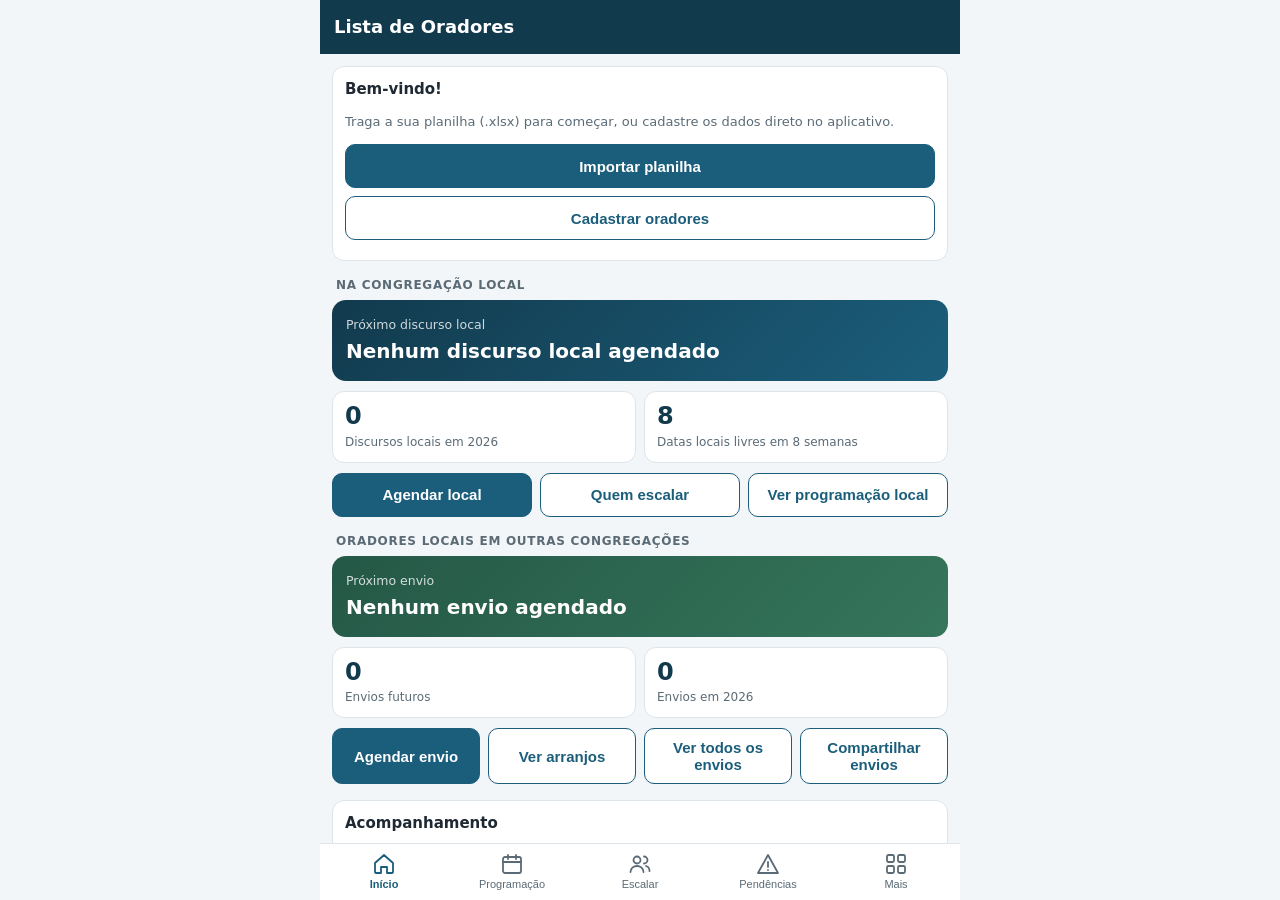
==== commit 8f2e0047: "Add files via upload" ====
--- a/index.html
+++ b/index.html
@@ -10,64 +10,68 @@
 <link rel="icon" type="image/png" sizes="192x192" href="./icone_app_192.png">
 <link rel="apple-touch-icon" href="./icone_app_192.png">
 <title>Lista de Oradores</title>
-<style>:root{--p:#1B5E7B;--pd:#123A4D;--pl:#E3F1F7;--txt:#1F2933;--mut:#5B6B76;--line:#DDE5EA;--bg:#F3F6F8;--card:#fff;--warn:#7A5200;--warnbg:#FFF4D6;--ok:#17653A;--okbg:#E3F4E8;--bad:#9B1C1C;--badbg:#FDE8E8;--acc:#2A7F9E}
-*{box-sizing:border-box;-webkit-tap-highlight-color:transparent}
-html,body{margin:0;height:100%;background:var(--bg);color:var(--txt);font:15px/1.4 system-ui,-apple-system,"Segoe UI",Roboto,sans-serif}
-#app{display:flex;flex-direction:column;height:100%;max-width:640px;margin:0 auto;background:var(--bg)}
-#top{background:var(--pd);color:#fff;padding:calc(10px + env(safe-area-inset-top)) 14px 10px;display:flex;align-items:center;gap:10px;min-height:54px}
-#top h1{font-size:18px;margin:0;font-weight:600;flex:1}
-#top button{background:transparent;border:0;color:#fff;font-size:22px;padding:4px 8px;cursor:pointer;display:none}
-#view{flex:1;overflow-y:auto;padding:12px 12px 90px}
-#tabs{display:flex;background:#fff;border-top:1px solid var(--line);padding-bottom:env(safe-area-inset-bottom)}
-#tabs button{flex:1;border:0;background:none;padding:8px 2px 7px;color:var(--mut);font-size:11px;display:flex;flex-direction:column;align-items:center;gap:2px;cursor:pointer;min-height:56px}
-#tabs button.on{color:var(--p);font-weight:600}
-#tabs svg{width:24px;height:24px}
-svg.i{width:20px;height:20px;fill:none;stroke:currentColor;stroke-width:1.8;stroke-linecap:round;stroke-linejoin:round;vertical-align:middle}
-.card{background:var(--card);border:1px solid var(--line);border-radius:12px;padding:12px;margin:0 0 10px}
-.card h3{margin:0 0 6px;font-size:15px}
-.sub{color:var(--mut);font-size:13px}
-.sec{font-size:12px;letter-spacing:.06em;text-transform:uppercase;color:var(--mut);margin:16px 4px 6px;font-weight:600}
-.kpis{display:grid;grid-template-columns:1fr 1fr;gap:8px;margin:0 0 10px}
-.kpi{background:var(--card);border:1px solid var(--line);border-radius:12px;padding:10px 12px}
-.kpi b{display:block;font-size:24px;line-height:1.2;color:var(--pd)}
-.kpi span{font-size:12px;color:var(--mut)}
-.kpi.warn{background:var(--warnbg);border-color:#f0dca0}.kpi.warn b,.kpi.warn span{color:var(--warn)}
-.kpi.ok{background:var(--okbg);border-color:#bfe3cb}.kpi.ok b,.kpi.ok span{color:var(--ok)}
-.kpi.wide{grid-column:1/-1;background:var(--pl);border-color:#c7e2ee}
-.item{display:flex;gap:10px;align-items:center;background:var(--card);border:1px solid var(--line);border-radius:12px;padding:10px 12px;margin:0 0 8px;cursor:pointer}
-.item .d{min-width:46px;text-align:center;background:var(--pl);border-radius:8px;padding:4px 2px;color:var(--pd)}
-.item .d b{display:block;font-size:20px;line-height:1.1}.item .d small{font-size:11px;text-transform:uppercase}
-.item .m{flex:1;min-width:0}.item .m b{display:block;font-weight:600}
-.item .m div{font-size:13px;color:var(--mut);overflow:hidden;text-overflow:ellipsis}
-.chip{display:inline-block;font-size:12px;border-radius:999px;padding:2px 8px;margin:3px 4px 0 0;background:var(--pl);color:var(--pd)}
-.chip.warn{background:var(--warnbg);color:var(--warn)}.chip.ok{background:var(--okbg);color:var(--ok)}.chip.bad{background:var(--badbg);color:var(--bad)}
-.btn{border:1px solid var(--p);background:#fff;color:var(--p);border-radius:10px;padding:10px 14px;font-size:15px;font-weight:600;cursor:pointer;min-height:44px}
-.btn.primary{background:var(--p);color:#fff}.btn.danger{border-color:var(--bad);color:var(--bad)}.btn.sm{padding:6px 10px;min-height:34px;font-size:13px}
-.btn.block{display:block;width:100%;margin:0 0 8px}
-.row{display:flex;gap:8px;flex-wrap:wrap}.row>*{flex:1}
-.field{margin:0 0 10px}.field label{display:block;font-size:12px;color:var(--mut);margin:0 0 3px;font-weight:600}
-input,select,textarea{width:100%;border:1px solid #c3d0d8;border-radius:10px;padding:10px;font:inherit;background:#fff;color:var(--txt);min-height:44px}
-textarea{min-height:140px;font-family:ui-monospace,Consolas,monospace;font-size:13px}
-.seg{display:flex;background:#e4ebef;border-radius:10px;padding:3px;margin:0 0 10px}
-.seg button{flex:1;border:0;background:none;padding:8px 4px;border-radius:8px;font-size:13px;color:var(--mut);cursor:pointer;font-weight:600}
-.seg button.on{background:#fff;color:var(--pd);box-shadow:0 1px 2px #0002}
-.fab{position:fixed;right:max(16px,calc(50% - 304px));bottom:calc(76px + env(safe-area-inset-bottom));width:56px;height:56px;border-radius:50%;background:var(--p);color:#fff;border:0;font-size:30px;box-shadow:0 3px 8px #0004;cursor:pointer;z-index:5}
-.pick{position:fixed;left:0;right:0;bottom:calc(60px + env(safe-area-inset-bottom));max-width:640px;margin:0 auto;background:var(--pd);color:#fff;padding:10px 12px;display:flex;gap:10px;align-items:center;z-index:5}
-.pick div{flex:1;font-size:13px}
-#overlay{position:fixed;inset:0;background:#0007;display:none;align-items:flex-end;justify-content:center;z-index:20}
-#overlay.on{display:flex}
-.sheet{background:#fff;width:100%;max-width:640px;max-height:92%;overflow-y:auto;border-radius:16px 16px 0 0;padding:14px 14px calc(16px + env(safe-area-inset-bottom))}
-.sheet h2{margin:0 0 10px;font-size:18px;color:var(--pd)}
-.alertbox{border-radius:10px;padding:8px 10px;margin:0 0 10px;font-size:13px;background:var(--warnbg);color:var(--warn)}
-.alertbox.okb{background:var(--okbg);color:var(--ok)}
-#toast{position:fixed;left:50%;bottom:calc(90px + env(safe-area-inset-bottom));transform:translateX(-50%);background:#123A4Df2;color:#fff;padding:10px 14px;border-radius:10px;font-size:14px;display:none;z-index:30;max-width:90%}
-.empty{text-align:center;color:var(--mut);padding:26px 10px}
-.bar{height:6px;background:var(--pl);border-radius:3px;margin-top:5px}.bar i{display:block;height:6px;background:var(--acc);border-radius:3px}
-.pos{min-width:34px;text-align:center;font-weight:700;color:var(--p)}
-.hero{background:linear-gradient(135deg,var(--pd),var(--p));color:#fff;border-radius:14px;padding:14px;margin:0 0 10px}
-.hero small{opacity:.8}.hero b{display:block;font-size:20px;margin:2px 0}
-.hero .btn{background:#fff;color:var(--pd);border-color:#fff}
-@media (prefers-reduced-motion:no-preference){.sheet{animation:up .18s ease-out}@keyframes up{from{transform:translateY(30px);opacity:.4}}}
+<style>:root{--p:#1B5E7B;--pd:#123A4D;--pl:#E3F1F7;--txt:#1F2933;--mut:#5B6B76;--line:#DDE5EA;--bg:#F3F6F8;--card:#fff;--warn:#7A5200;--warnbg:#FFF4D6;--ok:#17653A;--okbg:#E3F4E8;--bad:#9B1C1C;--badbg:#FDE8E8;--acc:#2A7F9E}
+*{box-sizing:border-box;-webkit-tap-highlight-color:transparent}
+html,body{margin:0;height:100%;background:var(--bg);color:var(--txt);font:15px/1.4 system-ui,-apple-system,"Segoe UI",Roboto,sans-serif}
+#app{display:flex;flex-direction:column;height:100%;max-width:640px;margin:0 auto;background:var(--bg)}
+#top{background:var(--pd);color:#fff;padding:calc(10px + env(safe-area-inset-top)) 14px 10px;display:flex;align-items:center;gap:10px;min-height:54px}
+#top h1{font-size:18px;margin:0;font-weight:600;flex:1}
+#top button{background:transparent;border:0;color:#fff;font-size:22px;padding:4px 8px;cursor:pointer;display:none}
+#view{flex:1;overflow-y:auto;padding:12px 12px 90px}
+#tabs{display:flex;background:#fff;border-top:1px solid var(--line);padding-bottom:env(safe-area-inset-bottom)}
+#tabs button{flex:1;border:0;background:none;padding:8px 2px 7px;color:var(--mut);font-size:11px;display:flex;flex-direction:column;align-items:center;gap:2px;cursor:pointer;min-height:56px}
+#tabs button.on{color:var(--p);font-weight:600}
+#tabs svg{width:24px;height:24px}
+svg.i{width:20px;height:20px;fill:none;stroke:currentColor;stroke-width:1.8;stroke-linecap:round;stroke-linejoin:round;vertical-align:middle}
+.card{background:var(--card);border:1px solid var(--line);border-radius:12px;padding:12px;margin:0 0 10px}
+.card h3{margin:0 0 6px;font-size:15px}
+.sub{color:var(--mut);font-size:13px}
+.sec{font-size:12px;letter-spacing:.06em;text-transform:uppercase;color:var(--mut);margin:16px 4px 6px;font-weight:600}
+.kpis{display:grid;grid-template-columns:1fr 1fr;gap:8px;margin:0 0 10px}
+.kpi{background:var(--card);border:1px solid var(--line);border-radius:12px;padding:10px 12px}
+.kpi b{display:block;font-size:24px;line-height:1.2;color:var(--pd)}
+.kpi span{font-size:12px;color:var(--mut)}
+.kpi.warn{background:var(--warnbg);border-color:#f0dca0}.kpi.warn b,.kpi.warn span{color:var(--warn)}
+.kpi.ok{background:var(--okbg);border-color:#bfe3cb}.kpi.ok b,.kpi.ok span{color:var(--ok)}
+.kpi.wide{grid-column:1/-1;background:var(--pl);border-color:#c7e2ee}
+.item{display:flex;gap:10px;align-items:center;background:var(--card);border:1px solid var(--line);border-radius:12px;padding:10px 12px;margin:0 0 8px;cursor:pointer}
+.item .d{min-width:46px;text-align:center;background:var(--pl);border-radius:8px;padding:4px 2px;color:var(--pd)}
+.item .d b{display:block;font-size:20px;line-height:1.1}.item .d small{font-size:11px;text-transform:uppercase}
+.item .m{flex:1;min-width:0}.item .m b{display:block;font-weight:600}
+.item .m div{font-size:13px;color:var(--mut);overflow:hidden;text-overflow:ellipsis}
+.chip{display:inline-block;font-size:12px;border-radius:999px;padding:2px 8px;margin:3px 4px 0 0;background:var(--pl);color:var(--pd)}
+.chip.warn{background:var(--warnbg);color:var(--warn)}.chip.ok{background:var(--okbg);color:var(--ok)}.chip.bad{background:var(--badbg);color:var(--bad)}
+.btn{border:1px solid var(--p);background:#fff;color:var(--p);border-radius:10px;padding:10px 14px;font-size:15px;font-weight:600;cursor:pointer;min-height:44px}
+.btn.primary{background:var(--p);color:#fff}.btn.danger{border-color:var(--bad);color:var(--bad)}.btn.sm{padding:6px 10px;min-height:34px;font-size:13px}
+.btn.block{display:block;width:100%;margin:0 0 8px}
+.row{display:flex;gap:8px;flex-wrap:wrap}.row>*{flex:1}
+.field{margin:0 0 10px}.field label{display:block;font-size:12px;color:var(--mut);margin:0 0 3px;font-weight:600}
+input,select,textarea{width:100%;border:1px solid #c3d0d8;border-radius:10px;padding:10px;font:inherit;background:#fff;color:var(--txt);min-height:44px}
+textarea{min-height:140px;font-family:ui-monospace,Consolas,monospace;font-size:13px}
+.seg{display:flex;background:#e4ebef;border-radius:10px;padding:3px;margin:0 0 10px}
+.seg button{flex:1;border:0;background:none;padding:8px 4px;border-radius:8px;font-size:13px;color:var(--mut);cursor:pointer;font-weight:600}
+.seg button.on{background:#fff;color:var(--pd);box-shadow:0 1px 2px #0002}
+.fab{position:fixed;right:max(16px,calc(50% - 304px));bottom:calc(76px + env(safe-area-inset-bottom));width:56px;height:56px;border-radius:50%;background:var(--p);color:#fff;border:0;font-size:30px;box-shadow:0 3px 8px #0004;cursor:pointer;z-index:5}
+.pick{position:fixed;left:0;right:0;bottom:calc(60px + env(safe-area-inset-bottom));max-width:640px;margin:0 auto;background:var(--pd);color:#fff;padding:10px 12px;display:flex;gap:10px;align-items:center;z-index:5}
+.pick div{flex:1;font-size:13px}
+#overlay{position:fixed;inset:0;background:#0007;display:none;align-items:flex-end;justify-content:center;z-index:20}
+#overlay.on{display:flex}
+.sheet{background:#fff;width:100%;max-width:640px;max-height:92%;overflow-y:auto;border-radius:16px 16px 0 0;padding:14px 14px calc(16px + env(safe-area-inset-bottom))}
+.sheet h2{margin:0 0 10px;font-size:18px;color:var(--pd)}
+.alertbox{border-radius:10px;padding:8px 10px;margin:0 0 10px;font-size:13px;background:var(--warnbg);color:var(--warn)}
+.alertbox.okb{background:var(--okbg);color:var(--ok)}
+#toast{position:fixed;left:50%;bottom:calc(90px + env(safe-area-inset-bottom));transform:translateX(-50%);background:#123A4Df2;color:#fff;padding:10px 14px;border-radius:10px;font-size:14px;display:none;z-index:30;max-width:90%}
+.empty{text-align:center;color:var(--mut);padding:26px 10px}
+.bar{height:6px;background:var(--pl);border-radius:3px;margin-top:5px}.bar i{display:block;height:6px;background:var(--acc);border-radius:3px}
+.pos{min-width:34px;text-align:center;font-weight:700;color:var(--p)}
+.hero{background:linear-gradient(135deg,var(--pd),var(--p));color:#fff;border-radius:14px;padding:14px;margin:0 0 10px}
+.hero small{opacity:.8}.hero b{display:block;font-size:20px;margin:2px 0}
+.hero .btn{background:#fff;color:var(--pd);border-color:#fff}
+@media (prefers-reduced-motion:no-preference){.sheet{animation:up .18s ease-out}@keyframes up{from{transform:translateY(30px);opacity:.4}}}
+
+.home-actions{margin:10px 0 16px;display:grid;grid-template-columns:repeat(auto-fit,minmax(135px,1fr))}
+.hero.outgoing{background:linear-gradient(135deg,#245846,#36765c)}
+.hero .btn{margin-top:10px}
 </style>
 </head>
 <body>
@@ -168,10 +172,10 @@
     const N = Number(st.config.intervalo) || 0, d = D.parse(row.data);
     const others = st.prog.filter(p => p.id !== row.id && p.data);
     const pick = fn => others.find(fn) || null;
-    const orador = norm(row.orador) ? pick(p => key(p.orador) === key(row.orador) && Math.abs(D.parse(p.data) - d) < N) : null;
-    const esboco = row.esboco ? pick(p => key(destinoDe(st, p)) === key(destinoDe(st, row)) && Number(p.esboco) === Number(row.esboco) && Math.abs(D.parse(p.data) - d) < N) : null;
+    const orador = row.tipo !== 'envio' && norm(row.orador) ? pick(p => p.tipo !== 'envio' && key(p.orador) === key(row.orador) && Math.abs(D.parse(p.data) - d) < N) : null;
+    const esboco = row.tipo !== 'envio' && row.esboco ? pick(p => p.tipo !== 'envio' && key(destinoDe(st, p)) === key(destinoDe(st, row)) && Number(p.esboco) === Number(row.esboco) && Math.abs(D.parse(p.data) - d) < N) : null;
     const conflito = norm(row.orador) ? pick(p => key(p.orador) === key(row.orador) && D.parse(p.data) === d) : null;
-    return { orador, esboco, conflito, any: !!(orador || esboco || conflito) };
+    return { orador, esboco, conflito, any: !!(orador || esboco) };
   }
   /* ---------- histórico: último (<= ref) e próximo (> ref) ---------- */
   function lastNext(list, ref) {
@@ -230,7 +234,7 @@
   function faltas(p) {
     const f = [];
     if (!norm(p.orador)) f.push('orador');
-    if (norm(p.confirmado).toUpperCase() !== 'SIM') f.push('confirmação');
+    if (p.tipo !== 'envio' && norm(p.confirmado).toUpperCase() !== 'SIM') f.push('confirmação');
     if (p.cantico === '' || p.cantico == null) f.push('cântico');
     if (!norm(p.imagens)) f.push('imagens');
     return f;
@@ -254,10 +258,10 @@
     return out;
   }
   /* ---------- Compartilhar ---------- */
-  function compartilhar(st, iniISO, fimISO) {
+  function compartilhar(st, iniISO, fimISO, modalidade = 'todos', orador = '') {
     const ini = D.parse(iniISO), fim = D.parse(fimISO);
-    const R = rows(st).filter(r => r.d >= ini && r.d <= fim).sort((a, b) => a.d - b.d);
-    const head = '*Programação de discursos (' + D.br(ini) + ' a ' + D.br(fim) + ')*';
+    const R = rows(st).filter(r => r.d >= ini && r.d <= fim && (modalidade === 'todos' || r.tipo === modalidade) && (!orador || key(r.orador) === key(orador))).sort((a, b) => a.d - b.d);
+    const head = '*' + (modalidade === 'envio' ? 'Envios para outras congregações' : modalidade === 'local' ? 'Discursos na congregação local' : 'Programação de discursos') + (orador ? ' — ' + norm(orador) : '') + ' (' + D.brFull(ini) + ' a ' + D.brFull(fim) + ')*';
     if (!R.length) return head + '\nNenhum discurso no período';
     const lines = R.map(r => {
       const orad = norm(r.orador) ? norm(r.orador) + (r.cong ? ' (' + r.cong + ')' : '') : 'orador a definir';
@@ -272,9 +276,9 @@
     let pos = 0; items.forEach((it, i) => { if (i === 0 || it.count !== items[i - 1].count) pos = i + 1; it.pos = pos; });
     return items;
   }
-  function relatorios(st, iniISO, fimISO) {
+  function relatorios(st, iniISO, fimISO, modalidade = 'todos') {
     const lo = iniISO ? D.parse(iniISO) : -1e9, hi = fimISO ? D.parse(fimISO) : 1e9;
-    const R = rows(st).filter(r => r.d >= lo && r.d <= hi);
+    const R = rows(st).filter(r => r.d >= lo && r.d <= hi && (modalidade === 'todos' || r.tipo === modalidade));
     const oradores = ranking(st.oradores.map(o => ({ nome: o.nome, cong: o.cong, count: R.filter(r => key(r.orador) === key(o.nome)).length })));
     const congs = ranking(allCongs(st).map(c => ({ nome: c, count: R.filter(r => participa(r, c)).length })));
     const esbocos = ranking(st.esbocos.map(e => ({ n: e.n, tema: norm(e.tema), count: R.filter(r => Number(r.esboco) === e.n).length })));
@@ -293,8 +297,8 @@
   }
 
   /* ---------- Histórico por orador, congregação ou esboço ---------- */
-  function historico(st, tipo, id, today) {
-    const R = rows(st).sort((a, b) => a.d - b.d);
+  function historico(st, tipo, id, today, modalidade = 'todos') {
+    const R = rows(st).filter(r => modalidade === 'todos' || r.tipo === modalidade).sort((a, b) => a.d - b.d);
     const L = tipo === 'o' ? R.filter(r => key(r.orador) === key(id)) : tipo === 'c' ? R.filter(r => participa(r, id)) : R.filter(r => Number(r.esboco) === Number(id));
     const dec = r => ({ id: r.id, d: r.d, data: r.data, orador: r.orador, cong: r.cong, tipo: r.tipo, origem: r.origem, destino: r.destino, esboco: r.esboco, tema: r.esboco ? temaDe(st, r.esboco) : '', confirmado: r.confirmado, pedido: r.pedido || '' });
     const past = L.filter(r => r.d < today).map(dec).reverse(), future = L.filter(r => r.d >= today).map(dec);
@@ -305,18 +309,39 @@
   function horaDe(st, p) { return norm(p.hora) || norm((st.horarios || {})[key(destinoDe(st, p))]) || norm(st.config.horaPadrao); }
   function mensagemConfirmacao(st, p) {
     if (!norm(p.orador) || !p.data) return null;
+    if (p.tipo === 'envio') return informeEnvio(st, p);
     const hora = horaDe(st, p), modelo = norm(st.config.modelo) ? st.config.modelo : MODELO_PADRAO;
     let t = modelo; if (!hora) t = t.split('\n').filter(l => !l.includes('{hora}')).join('\n');
     const map = { nome: norm(p.orador), tema: (p.esboco ? temaDe(st, p.esboco) : '') || '(tema a definir)', congregacao: destinoDe(st, p) || '(congregação local a definir)', data: D.brFull(D.parse(p.data)), hora };
     return t.replace(/\{(\w+)\}/g, (m, k) => k in map ? map[k] : m);
   }
+  function informeEnvio(st, p) {
+    if (!norm(p.orador) || !Number.isFinite(D.parse(p.data))) return null;
+    return 'Olá, ' + norm(p.orador) + '!\n\nSegue sua programação de discurso:\nCongregação: ' + (destinoDe(st, p) || '(a definir)') + '\nData: ' + D.brFull(D.parse(p.data)) + '\nHorário: ' + (horaDe(st, p) || '(a definir)') + '\nEsboço: ' + (p.esboco ? 'Nº ' + p.esboco : '(a definir)') + '\nTema: ' + (temaDe(st, p.esboco) || '(a definir)') + '\n\nObrigado pela sua disposição!';
+  }
+  function vcardPhones(text) {
+    const lines = String(text).replace(/\r?\n[ \t]/g, '').split(/\r?\n/);
+    const result = []; let inCard = false, name = '', phones = [];
+    const flush = () => phones.forEach(phone => result.push({ nome: name, fone: phone }));
+    for (const line of lines) {
+      if (/^BEGIN:VCARD$/i.test(line.trim())) { inCard = true; name = ''; phones = []; continue; }
+      if (/^END:VCARD$/i.test(line.trim())) { if (inCard) flush(); inCard = false; continue; }
+      if (!inCard) continue;
+      const colon = line.indexOf(':'); if (colon < 0) continue;
+      const field = line.slice(0, colon).split(';')[0].split('.').pop().toUpperCase();
+      const value = line.slice(colon + 1).replace(/\\n/gi, ' ').replace(/\\([,;\\])/g, '$1').trim();
+      if (field === 'FN') name = value;
+      if (field === 'TEL') { const phone = value.replace(/^tel:/i, '').split(';')[0]; if (/\d/.test(phone) && !phones.includes(phone)) phones.push(phone); }
+    }
+    return result;
+  }
   function foneWa(f) {
     const d = String(f == null ? '' : f).replace(/\D/g, ''); if (!d) return '';
     if (d.startsWith('55') && d.length >= 12) return d;
     return d.length === 10 || d.length === 11 ? '55' + d : d;
   }
   function confirmacoes(st, today, dias) {
-    return rows(st).filter(r => r.d >= today && r.d <= today + Number(dias) && norm(r.orador) && norm(r.confirmado).toUpperCase() !== 'SIM').sort((a, b) => a.d - b.d)
+    return localRows(st).filter(r => r.d >= today && r.d <= today + Number(dias) && norm(r.orador) && norm(r.confirmado).toUpperCase() !== 'SIM').sort((a, b) => a.d - b.d)
       .map(r => ({ ...r, status: r.pedido ? 'aguardando' : 'novo', diasPedido: r.pedido ? today - D.parse(r.pedido) : null, fone: ((st.oradores.find(o => key(o.nome) === key(r.orador)) || {}).fone) || '' }));
   }
   /* ---------- Importação / exportação (SheetJS) ---------- */
@@ -392,7 +417,7 @@
     XLSX.utils.book_append_sheet(wb, XLSX.utils.aoa_to_sheet([['CONGREGAÇÃO LOCAL', st.config.local || '']]), 'CONFIGURAÇÕES');
     return XLSX.write(wb, { type: 'array', bookType: 'xlsx', cellDates: true });
   }
-  root.Core = { origemDe, destinoDe, localRows, participa, arranjos, restoreState, MODELO_PADRAO, historico, horaDe, mensagemConfirmacao, foneWa, confirmacoes, D, norm, key, num, newId, emptyState, congDe, temaDe, allCongs, rows, alerta, escalar, rodizio, faltas, pendencias, datasLivres, compartilhar, relatorios, indicadores, importWorkbook, exportWorkbook };
+  root.Core = { informeEnvio, vcardPhones, origemDe, destinoDe, localRows, participa, arranjos, restoreState, MODELO_PADRAO, historico, horaDe, mensagemConfirmacao, foneWa, confirmacoes, D, norm, key, num, newId, emptyState, congDe, temaDe, allCongs, rows, alerta, escalar, rodizio, faltas, pendencias, datasLivres, compartilhar, relatorios, indicadores, importWorkbook, exportWorkbook };
 })(typeof window !== 'undefined' ? window : globalThis);
 </script>
 <script>/* Lista de Oradores — interface */
@@ -404,7 +429,7 @@
 const TITLES = { arranjos: 'Arranjos entre congregações', inicio: 'Lista de Oradores', prog: 'Programação', escalar: 'Quem escalar', pend: 'Pendências', mais: 'Mais opções', livres: 'Datas livres', compartilhar: 'Compartilhar', rodizio: 'Rodízio', relatorios: 'Relatórios', cadastros: 'Cadastros', dados: 'Dados e planilha', config: 'Configurações', ajuda: 'Ajuda', hist: 'Histórico', msgs: 'Confirmações' };
 const MESES = ['janeiro', 'fevereiro', 'março', 'abril', 'maio', 'junho', 'julho', 'agosto', 'setembro', 'outubro', 'novembro', 'dezembro'];
 let st = load();
-const ui = { route: 'inicio', esc: { data: '', int: null, cong: '', draft: {}, no: 8, ne: 8 }, prog: { filtro: 'prox', tipo: 'todos' }, pend: { dias: null }, livres: { ini: '', fim: '', dow: null }, comp: { ini: '', fim: '' }, rod: { aba: 'o', n: 30, q: '' }, rel: { ano: 'todos', aba: 'o', n: 30 }, cad: { aba: 'o', q: '' }, form: null, imp: null, hist: { tipo: 'o', id: '' }, hstack: [], hfrom: 'cadastros', msgs: { dias: 30 } };
+const ui = { route: 'inicio', esc: { data: '', int: null, cong: '', draft: {}, no: 8, ne: 8 }, prog: { filtro: 'prox', tipo: 'todos' }, pend: { dias: null }, livres: { ini: '', fim: '', dow: null }, comp: { ini: '', fim: '', tipo: 'local', orador: '' }, rod: { aba: 'o', n: 30, q: '' }, rel: { ano: 'todos', aba: 'o', n: 30, tipo: 'local' }, cad: { aba: 'o', q: '' }, form: null, imp: null, hist: { tipo: 'o', id: '', modalidade: 'todos' }, hstack: [], hfrom: 'cadastros', msgs: { dias: 30 } };
 
 function load() { try { const raw = localStorage.getItem(LS); if (raw) return C.restoreState(JSON.parse(raw)); } catch (e) { setTimeout(() => toast('Não foi possível carregar os dados. Restaure um backup válido.'), 0); } return C.emptyState(); }
 function save() { try { localStorage.setItem(LS, JSON.stringify(st)); } catch (e) { toast('Não foi possível salvar no aparelho.'); } }
@@ -429,10 +454,16 @@
 const lastTxt = o => o.lastD == null ? 'Nunca' : D.brFull(o.lastD) + ' · ' + fmtDias(o.dias);
 const sortedOrad = () => st.oradores.slice().sort((a, b) => a.nome.localeCompare(b.nome, 'pt-BR'));
 
+function modalidadeSelect(value, change, todos = true) {
+  const options = [['local', 'Discurso na congregação local'], ['envio', 'Envio para outras congregações']];
+  if (todos) options.unshift(['todos', 'Todas as modalidades']);
+  return '<div class="field"><label>Modalidade</label><select data-chg="' + change + '">' + options.map(([v,t]) => '<option value="' + v + '" ' + (value === v ? 'selected' : '') + '>' + t + '</option>').join('') + '</select></div>';
+}
 function itemProg(r) {
   const al = C.alerta(st, r), f = C.faltas(r); let chips = '<span class="chip">' + (r.tipo === 'envio' ? 'Envio' : 'Local') + ' · ' + esc(r.origem || 'origem a definir') + ' → ' + esc(r.destino || 'congregação local') + '</span>';
+  if (al.conflito) chips += '<span class="chip bad">Conflito de agenda no mesmo dia</span>';
   if (al.any) chips += '<span class="chip bad">⚠ repetição' + (al.orador ? ' de orador' : '') + (al.esboco ? ' de esboço' : '') + '</span>';
-  chips += f.includes('confirmação') ? (r.pedido ? '<span class="chip">pedido enviado em ' + D.br(D.parse(r.pedido)) + '</span>' : '<span class="chip warn">sem confirmação</span>') : '<span class="chip ok">confirmado</span>';
+  if (r.tipo !== 'envio') chips += f.includes('confirmação') ? (r.pedido ? '<span class="chip">pedido enviado em ' + D.br(D.parse(r.pedido)) + '</span>' : '<span class="chip warn">sem confirmação</span>') : '<span class="chip ok">confirmado</span>';
   if (f.includes('cântico')) chips += '<span class="chip warn">sem cântico</span>'; else chips += '<span class="chip">cântico ' + esc(r.cantico) + '</span>';
   if (f.includes('imagens')) chips += '<span class="chip warn">imagens?</span>'; else chips += '<span class="chip">imagens ' + esc(r.imagens) + '</span>';
   return '<div class="item" data-act="editProg" data-id="' + r.id + '"><div class="d"><b>' + D.br(r.d).slice(0, 2) + '</b><small>' + D.dow3(r.d) + '</small></div><div class="m"><b>' + esc(r.orador || 'Orador a definir') + '</b><div>' + esc(r.cong || '') + (r.esboco ? ' · Nº ' + r.esboco + ': ' + esc(C.temaDe(st, r.esboco)) : ' · tema a definir') + '</div>' + chips + '</div></div>';
@@ -441,14 +472,15 @@
 V.inicio = () => {
   const t = D.today(), k = C.indicadores(st, t); let h = '';
   if (!st.prog.length && !st.oradores.length) h += '<div class="card"><h3>Bem-vindo!</h3><p class="sub">Traga a sua planilha (.xlsx) para começar, ou cadastre os dados direto no aplicativo.</p><button class="btn primary block" data-go="dados">Importar planilha</button><button class="btn block" data-go="cadastros">Cadastrar oradores</button></div>';
-  const p = k.prox;
-  h += '<div class="hero"><small>Próximo discurso</small>' + (p ? '<b>' + D.br(p.d) + ' (' + D.dow3(p.d) + ') · ' + esc(p.orador || 'orador a definir') + '</b><div>' + esc(p.cong || '') + (p.esboco ? ' · Nº ' + p.esboco + ': ' + esc(C.temaDe(st, p.esboco)) : '') + '</div>' : '<b>Nenhum discurso agendado</b>') + '</div>';
-  h += '<div class="kpis"><div class="kpi ' + (k.pendencias ? 'warn' : 'ok') + '"><b>' + k.pendencias + '</b><span>Pendências em ' + (st.config.diasPendencias || 30) + ' dias</span></div><div class="kpi"><b>' + k.livres8 + '</b><span>Datas livres nas próximas 8 semanas</span></div><div class="kpi"><b>' + k.discursosAno + '</b><span>Discursos em ' + D.year(t) + '</span></div><div class="kpi"><b>' + k.confirmados + ' de ' + k.total + '</b><span>Confirmados</span></div></div>';
-  h += '<div class="row" style="margin:0 0 10px"><button class="btn primary" data-go="escalar">Quem escalar</button><button class="btn" data-act="newProg">Novo discurso</button><button class="btn" data-go="compartilhar">Compartilhar</button></div>';
-  const cf = C.confirmacoes(st, t, st.config.diasPendencias || 30), novos = cf.filter(x => x.status === 'novo').length, aguard = cf.length - novos;
-  if (cf.length) h += '<div class="card"><h3>Confirmações dos oradores</h3><div class="sub">' + (novos ? novos + ' a pedir' : '') + (novos && aguard ? ' · ' : '') + (aguard ? aguard + ' aguardando resposta' : '') + '</div><button class="btn primary block" style="margin-top:8px" data-go="msgs">Abrir confirmações</button></div>';
-  const prox = C.localRows(st).filter(r => r.d >= t).sort((a, b) => a.d - b.d).slice(0, 3);
-  if (prox.length) h += '<div class="sec">Próximos discursos</div>' + prox.map(itemProg).join('');
+  const p = k.prox, envios = C.rows(st).filter(r => r.tipo === 'envio'), proximosEnvios = envios.filter(r => r.d >= t).sort((a,b) => a.d - b.d);
+  h += '<div class="sec">Na congregação local</div><div class="hero"><small>Próximo discurso local</small>' + (p ? '<b>' + D.brFull(p.d) + ' · ' + esc(p.orador || 'orador a definir') + '</b><div>' + esc(p.origem) + (p.esboco ? ' · Nº ' + p.esboco + ': ' + esc(C.temaDe(st, p.esboco)) : '') + '</div>' : '<b>Nenhum discurso local agendado</b>') + '</div>';
+  h += '<div class="kpis"><div class="kpi"><b>' + k.discursosAno + '</b><span>Discursos locais em ' + D.year(t) + '</span></div><div class="kpi"><b>' + k.livres8 + '</b><span>Datas locais livres em 8 semanas</span></div></div><div class="row home-actions"><button class="btn primary" data-act="newProg">Agendar local</button><button class="btn" data-go="escalar">Quem escalar</button><button class="btn" data-act="verLocais">Ver programação local</button></div>';
+  const e = proximosEnvios[0];
+  h += '<div class="sec">Oradores locais em outras congregações</div><div class="hero outgoing"><small>Próximo envio</small>' + (e ? '<b>' + esc(e.orador) + '</b><div>' + D.brFull(e.d) + ' · ' + esc(e.destino) + '</div><div>' + (e.esboco ? 'Nº ' + e.esboco + ' · ' + esc(C.temaDe(st, e.esboco)) : 'Tema a definir') + '</div><button class="btn sm" data-act="msg" data-id="' + esc(e.id) + '">Gerar informe</button>' : '<b>Nenhum envio agendado</b>') + '</div>';
+  h += '<div class="kpis"><div class="kpi"><b>' + proximosEnvios.length + '</b><span>Envios futuros</span></div><div class="kpi"><b>' + envios.filter(r => D.year(r.d) === D.year(t)).length + '</b><span>Envios em ' + D.year(t) + '</span></div></div><div class="row home-actions"><button class="btn primary" data-act="newEnvio">Agendar envio</button><button class="btn" data-go="arranjos">Ver arranjos</button><button class="btn" data-act="verEnvios">Ver todos os envios</button><button class="btn" data-act="compEnvios">Compartilhar envios</button></div>';
+  if (proximosEnvios.length) h += '<div class="sec">Próximos envios</div>' + proximosEnvios.slice(0,3).map(itemProg).join('');
+  const cf = C.confirmacoes(st, t, st.config.diasPendencias || 30);
+  h += '<div class="card"><h3>Acompanhamento</h3><div class="sub">' + cf.length + ' discursos locais sem confirmação · ' + k.pendencias + ' programações com pendências</div><div class="row home-actions"><button class="btn" data-go="msgs">Confirmações locais</button><button class="btn" data-go="pend">Pendências</button><button class="btn" data-go="relatorios">Rankings por modalidade</button></div></div>';
   return h;
 };
 V.prog = () => {
@@ -500,8 +532,11 @@
 V.compartilhar = () => {
   const c = ui.comp, t = D.today(), dt = new Date(t * 86400000);
   if (!c.ini) { c.ini = D.iso(Date.UTC(dt.getUTCFullYear(), dt.getUTCMonth(), 1) / 86400000); c.fim = D.iso(Date.UTC(dt.getUTCFullYear(), dt.getUTCMonth() + 1, 0) / 86400000); }
-  const txt = C.compartilhar(st, c.ini, c.fim);
-  return '<div class="card"><div class="row"><div class="field" style="margin:0"><label>De</label><input type="date" value="' + c.ini + '" data-chg="cmpIni"></div><div class="field" style="margin:0"><label>Até</label><input type="date" value="' + c.fim + '" data-chg="cmpFim"></div></div></div><div class="field"><label>Mensagem pronta</label><textarea id="cmpTxt" readonly>' + esc(txt) + '</textarea></div><button class="btn primary block" data-act="zap">Enviar pelo WhatsApp</button><div class="row"><button class="btn" data-act="copiar">Copiar texto</button><button class="btn" data-act="partilhar">Outros apps</button></div>';
+  // Include names from historical envio records even after a speaker changes congregation.
+  const names = [...new Set(C.rows(st).filter(r => r.tipo === 'envio').map(r => r.orador).filter(Boolean))].sort((a,b) => a.localeCompare(b, 'pt-BR'));
+  const speaker = c.tipo === 'envio' ? c.orador : '';
+  const txt = C.compartilhar(st, c.ini, c.fim, c.tipo, speaker);
+  return '<div class="card">' + modalidadeSelect(c.tipo, 'cmpTipo', false) + (c.tipo === 'envio' ? '<div class="field"><label>Orador local</label><select data-chg="cmpOrador"><option value="">Todos os oradores</option>' + names.map(n => '<option value="' + esc(n) + '" ' + (key(c.orador) === key(n) ? 'selected' : '') + '>' + esc(n) + '</option>').join('') + '</select></div>' : '') + '<div class="row"><div class="field"><label>De</label><input type="date" value="' + c.ini + '" data-chg="cmpIni"></div><div class="field"><label>Até</label><input type="date" value="' + c.fim + '" data-chg="cmpFim"></div></div></div><div class="field"><label>Mensagem pronta</label><textarea id="cmpTxt" readonly>' + esc(txt) + '</textarea></div><button class="btn primary block" data-act="zap">Enviar pelo WhatsApp</button><div class="row"><button class="btn" data-act="copiar">Copiar texto</button><button class="btn" data-act="partilhar">Outros apps</button></div>';
 };
 V.rodizio = () => {
   const r = ui.rod, R = C.rodizio(st, D.today());
@@ -518,9 +553,9 @@
 };
 V.relatorios = () => {
   const r = ui.rel, anos = [...new Set(C.rows(st).map(x => D.year(x.d)))].sort();
-  const R = r.ano === 'todos' ? C.relatorios(st, null, null) : C.relatorios(st, r.ano + '-01-01', r.ano + '-12-31');
-  let h = '<div class="card"><div class="field" style="margin:0"><label>Período</label><select data-chg="relAno"><option value="todos">Todos os anos</option>' + anos.map(a => '<option value="' + a + '" ' + (String(a) === String(r.ano) ? 'selected' : '') + '>' + a + '</option>').join('') + '</select></div></div>';
-  h += '<div class="kpis"><div class="kpi wide"><b>' + R.total + '</b><span>Discursos no período</span></div></div><div class="seg"><button data-act="relAba" data-v="o" class="' + (r.aba === 'o' ? 'on' : '') + '">Oradores</button><button data-act="relAba" data-v="c" class="' + (r.aba === 'c' ? 'on' : '') + '">Congregações</button><button data-act="relAba" data-v="e" class="' + (r.aba === 'e' ? 'on' : '') + '">Esboços</button></div>';
+  const R = r.ano === 'todos' ? C.relatorios(st, null, null, r.tipo) : C.relatorios(st, r.ano + '-01-01', r.ano + '-12-31', r.tipo);
+  let h = modalidadeSelect(r.tipo, 'relTipo', false) + '<div class="card"><div class="field" style="margin:0"><label>Período</label><select data-chg="relAno"><option value="todos">Todos os anos</option>' + anos.map(a => '<option value="' + a + '" ' + (String(a) === String(r.ano) ? 'selected' : '') + '>' + a + '</option>').join('') + '</select></div></div>';
+  h += '<div class="kpis"><div class="kpi wide"><b>' + R.total + '</b><span>Discursos lançados no período (inclui futuros)</span></div></div><div class="seg"><button data-act="relAba" data-v="o" class="' + (r.aba === 'o' ? 'on' : '') + '">Oradores</button><button data-act="relAba" data-v="c" class="' + (r.aba === 'c' ? 'on' : '') + '">Congregações</button><button data-act="relAba" data-v="e" class="' + (r.aba === 'e' ? 'on' : '') + '">Esboços</button></div>';
   const list = r.aba === 'o' ? R.oradores : r.aba === 'c' ? R.congs : R.esbocos, max = Math.max(1, ...list.map(x => x.count));
   list.slice(0, r.aba === 'e' ? r.n : 999).forEach(x => { h += '<div class="item" data-act="hist" data-t="' + r.aba + '" data-v="' + (r.aba === 'e' ? x.n : esc(x.nome)) + '"><div class="pos">' + x.pos + 'º</div><div class="m"><b>' + (r.aba === 'e' ? 'Nº ' + x.n : esc(x.nome)) + '</b><div>' + (r.aba === 'e' ? esc(x.tema) : r.aba === 'o' ? esc(x.cong) : '') + '</div><div class="bar"><i style="width:' + (x.count / max * 100) + '%"></i></div></div><b>' + x.count + '</b></div>'; });
   if (r.aba === 'e' && list.length > r.n) h += '<button class="btn block" data-act="relMais">Mostrar mais</button>';
@@ -544,10 +579,10 @@
   return '<div class="hero"><small>Congregação local</small><b>' + esc(st.config.local) + '</b><div>' + locais.length + ' oradores locais cadastrados</div></div><div class="row"><button class="btn primary" data-act="newEnvio">Agendar envio</button><button class="btn" data-act="newProg">Agendar discurso local</button></div><p class="sub">Recebimentos e envios são registros independentes: podem ocorrer em datas diferentes. Os totais incluem programações anteriores e futuras.</p>' + '<div class="sec">Oradores locais</div>' + locais.map(o => '<div class="item"><div class="m" data-act="hist" data-t="o" data-v="' + esc(o.nome) + '"><b>' + esc(o.nome) + '</b><div>Ver histórico de discursos locais e envios</div></div><button class="btn sm" data-act="enviarOrador" data-v="' + esc(o.nome) + '">Agendar envio</button></div>').join('') + '<div class="sec">Arranjos por congregação</div>' + C.arranjos(st).map(c => '<div class="item" data-act="hist" data-t="c" data-v="' + esc(c.nome) + '"><div class="m"><b>' + esc(c.nome) + '</b><div>Recebemos: ' + c.recebidos + ' · Enviamos: ' + c.enviados + '<br>Programações futuras: ' + c.proximos + '</div></div></div>').join('');
 };
 V.dados = () => '<div class="card"><h3>Planilha (.xlsx)</h3><p class="sub">Importe a planilha do Excel (abas 2026, 2027, CADASTROS e ESBOÇOS) ou exporte seus dados em .xlsx.</p><input type="file" id="fileX" accept=".xlsx,.xls" data-chg="impFile" style="display:none"><button class="btn primary block" data-act="pickFile">Importar planilha</button><button class="btn block" data-act="expX">Exportar para planilha</button><button class="btn block" data-act="shareX">Enviar planilha para outro celular</button></div><div class="card"><h3>Backup do aplicativo</h3><p class="sub">Arquivo .json com todos os dados, para guardar ou levar para outro aparelho.</p><input type="file" id="fileJ" accept=".json,application/json" data-chg="impJson" style="display:none"><button class="btn block" data-act="expJ">Salvar backup</button><button class="btn block" data-act="pickJson">Restaurar backup</button></div><div class="card"><h3>Apagar tudo</h3><p class="sub">Remove todos os dados deste aparelho.</p><button class="btn danger block" data-act="wipe">Apagar dados</button></div><div class="sub" style="text-align:center">Os dados ficam só neste celular.</div>';
-V.config = () => '<div class="card"><div class="field"><label>Nome da congregação local</label><input value="' + esc(st.config.local) + '" data-chg="cfgLocal"><div class="sub">Identifica os oradores locais pelo cadastro da congregação.</div></div><div class="field"><label>Intervalo mínimo entre discursos do mesmo orador ou esboço (dias)</label><input type="number" min="0" value="' + st.config.intervalo + '" data-chg="cfgInt"></div><div class="field"><label>Dia da semana dos discursos</label><select data-chg="cfgDow">' + ['domingo', 'segunda', 'terça', 'quarta', 'quinta', 'sexta', 'sábado'].map((n, i) => '<option value="' + i + '" ' + (i === Number(st.config.diaSemana) ? 'selected' : '') + '>' + n + '</option>').join('') + '</select></div><div class="field"><label>Dias olhados nas pendências</label><input type="number" min="1" value="' + st.config.diasPendencias + '" data-chg="cfgPend"></div><div class="field" style="margin:0"><label>Horário padrão dos discursos (ex.: 17h)</label><input value="' + esc(st.config.horaPadrao) + '" data-chg="cfgHora"><div class="sub">Cada congregação pode ter o seu horário, em Cadastros.</div></div></div><div class="card"><h3>Mensagem de confirmação</h3><div class="sub">Marcadores: {nome} {tema} {congregacao} {data} {hora}</div><textarea style="font-family:inherit;font-size:14px;min-height:260px;margin-top:8px" data-chg="cfgModelo">' + esc(st.config.modelo || C.MODELO_PADRAO) + '</textarea><button class="btn block" style="margin-top:8px" data-act="modeloPadrao">Restaurar modelo padrão</button></div>';
+V.config = () => '<div class="card"><div class="field"><label>Nome da congregação local</label><input value="' + esc(st.config.local) + '" data-chg="cfgLocal"><div class="sub">Identifica os oradores locais pelo cadastro da congregação.</div></div><div class="field"><label>Intervalo mínimo entre discursos locais do mesmo orador ou esboço (dias)</label><input type="number" min="0" value="' + st.config.intervalo + '" data-chg="cfgInt"></div><div class="field"><label>Dia da semana dos discursos</label><select data-chg="cfgDow">' + ['domingo', 'segunda', 'terça', 'quarta', 'quinta', 'sexta', 'sábado'].map((n, i) => '<option value="' + i + '" ' + (i === Number(st.config.diaSemana) ? 'selected' : '') + '>' + n + '</option>').join('') + '</select></div><div class="field"><label>Dias olhados nas pendências</label><input type="number" min="1" value="' + st.config.diasPendencias + '" data-chg="cfgPend"></div><div class="field" style="margin:0"><label>Horário padrão dos discursos (ex.: 17h)</label><input value="' + esc(st.config.horaPadrao) + '" data-chg="cfgHora"><div class="sub">Cada congregação pode ter o seu horário, em Cadastros.</div></div></div><div class="card"><h3>Mensagem de confirmação</h3><div class="sub">Marcadores: {nome} {tema} {congregacao} {data} {hora}</div><textarea style="font-family:inherit;font-size:14px;min-height:260px;margin-top:8px" data-chg="cfgModelo">' + esc(st.config.modelo || C.MODELO_PADRAO) + '</textarea><button class="btn block" style="margin-top:8px" data-act="modeloPadrao">Restaurar modelo padrão</button></div>';
 V.ajuda = () => {
   const s = (t, p) => '<div class="card"><h3>' + t + '</h3><div class="sub">' + p + '</div></div>';
-  return s('Arranjos e oradores locais', 'Defina o nome da congregação local em <b>Configurações</b>. Cadastre seus oradores com essa congregação. Em <b>Mais → Arranjos</b>, agende envios ou discursos locais. Um orador local também pode discursar na própria congregação. Recebimentos e envios podem ter datas diferentes. Os históricos mostram origem e destino; envios não ocupam as datas livres locais. Por precaução, o mesmo orador não pode ser agendado duas vezes no mesmo dia.') + s('Telefone da agenda', 'No cadastro do orador, use <b>Escolher telefone da agenda</b> quando disponível. Escolha o contato e, se necessário, o número. O telefone só é gravado ao salvar. Em outros navegadores, digite ou cole o número.') + s('Primeiros passos', '1. Em <b>Dados</b>, importe a sua planilha (.xlsx), ou cadastre oradores e esboços em <b>Cadastros</b>.<br>2. Lance os discursos em <b>Programação</b> (botão +).<br>3. Use <b>Quem escalar</b> para escolher orador e esboço para uma data.') + s('Alerta de repetição', 'Ao lançar um discurso, o aplicativo avisa se o orador ou o esboço se repete em menos dias do que o intervalo mínimo (padrão 90, em <b>Configurações</b>).') + s('Telas', '<b>Pendências</b>: o que falta confirmar, cantar ou definir.<br><b>Datas livres</b>: dias sem orador.<br><b>Rodízio</b>: quem está há mais tempo sem.<br><b>Relatórios</b>: rankings por período.<br><b>Compartilhar</b>: texto pronto para o WhatsApp.') + s('Renomear um orador', 'Em <b>Cadastros</b>, edite o nome: ele é atualizado em todos os discursos.') + s('Seus dados', 'Ficam salvos neste celular, sem internet. Faça backup em <b>Dados</b> e use a planilha para levar informações a outros aparelhos (importar pode <b>mesclar</b> com o que já existe).');
+  return s('Arranjos e oradores locais', 'Defina o nome da congregação local em <b>Configurações</b>. Cadastre seus oradores com essa congregação. Em <b>Mais → Arranjos</b>, agende envios ou discursos locais. Um orador local também pode discursar na própria congregação. Recebimentos e envios podem ter datas diferentes. Os históricos mostram origem e destino; envios não ocupam as datas livres locais. Por precaução, o mesmo orador não pode ser agendado duas vezes no mesmo dia.') + s('Telefone da agenda', 'No APK ou navegador sem acesso à agenda, use <b>Importar contato (.vcf)</b> com um contato exportado da agenda. No cadastro do orador, use <b>Escolher telefone da agenda</b> quando disponível. Escolha o contato e, se necessário, o número. O telefone só é gravado ao salvar. Em outros navegadores, digite ou cole o número.') + s('Primeiros passos', '1. Em <b>Dados</b>, importe a sua planilha (.xlsx), ou cadastre oradores e esboços em <b>Cadastros</b>.<br>2. Lance os discursos em <b>Programação</b> (botão +).<br>3. Use <b>Quem escalar</b> para escolher orador e esboço para uma data.') + s('Alerta de repetição', 'Os envios não geram alertas de repetição. Dois discursos do mesmo orador no mesmo dia são bloqueados por conflito de agenda. Ao lançar um discurso local, o aplicativo avisa se o orador ou o esboço se repete em menos dias do que o intervalo mínimo (padrão 90, em <b>Configurações</b>).') + s('Telas', '<b>Pendências</b>: o que falta confirmar, cantar ou definir.<br><b>Datas livres</b>: dias sem orador.<br><b>Rodízio</b>: quem está há mais tempo sem.<br><b>Relatórios</b>: rankings por período.<br><b>Compartilhar</b>: texto pronto para o WhatsApp.') + s('Renomear um orador', 'Em <b>Cadastros</b>, edite o nome: ele é atualizado em todos os discursos.') + s('Seus dados', 'Ficam salvos neste celular, sem internet. Faça backup em <b>Dados</b> e use a planilha para levar informações a outros aparelhos (importar pode <b>mesclar</b> com o que já existe).');
 };
 
 
@@ -555,18 +590,18 @@
   const tema = x.esboco ? 'Nº ' + x.esboco + ' · ' + esc(x.tema) : 'tema a definir';
   const l1 = tipo === 'o' ? tema : esc(x.orador || 'Orador a definir');
   const l2 = (tipo === 'c' ? tema + '<br>' : '') + (x.tipo === 'envio' ? 'Envio: ' : 'Local: ') + esc(x.origem || 'origem a definir') + ' → ' + esc(x.destino || 'congregação local');
-  const fut = x.d >= D.today();
+  const fut = x.d >= D.today() && x.tipo !== 'envio';
   const chips = fut ? (norm(x.confirmado).toUpperCase() === 'SIM' ? '<span class="chip ok">confirmado</span>' : (x.pedido ? '<span class="chip">pedido enviado em ' + D.br(D.parse(x.pedido)) + '</span>' : '<span class="chip warn">sem confirmação</span>')) : '';
   return '<div class="item" data-act="editProg" data-id="' + x.id + '"><div class="m"><b>' + D.brFull(x.d) + ' (' + D.dow3(x.d) + ')</b><div>' + l1 + '</div><div>' + l2 + '</div>' + chips + '</div></div>';
 }
 V.hist = () => {
-  const hh = ui.hist, t = D.today(), H = C.historico(st, hh.tipo, hh.id, t);
+  const hh = ui.hist, t = D.today(), H = C.historico(st, hh.tipo, hh.id, t, hh.modalidade || 'todos');
   let kind = '', title = '', sub = '', extra = '';
   if (hh.tipo === 'o') { const o = st.oradores.find(x => key(x.nome) === key(hh.id)); kind = 'Orador'; title = hh.id; sub = (o && o.cong ? esc(o.cong) : 'sem congregação') + (o && o.fone ? ' · ' + esc(o.fone) : ''); if (o && o.cong) extra = '<button class="btn sm" data-act="hist" data-t="c" data-v="' + esc(o.cong) + '">Ver congregação</button>'; }
   if (hh.tipo === 'c') { kind = 'Congregação'; title = hh.id; const n = st.oradores.filter(o => key(o.cong) === key(hh.id)).length; sub = n + (n === 1 ? ' orador' : ' oradores') + (st.horarios[key(hh.id)] ? ' · discursos às ' + esc(st.horarios[key(hh.id)]) : ''); }
   if (hh.tipo === 'e') { kind = 'Esboço'; title = 'Nº ' + hh.id; sub = esc(C.temaDe(st, hh.id)); }
   const who = hh.tipo === 'e' ? 'Vezes utilizado' : 'Registros anteriores';
-  let h = '<div class="hero"><small>' + kind + '</small><b>' + esc(title) + '</b><div>' + sub + '</div></div>';
+  let h = modalidadeSelect(hh.modalidade || 'todos', 'histTipo') + '<div class="hero"><small>' + kind + '</small><b>' + esc(title) + '</b><div>' + sub + '</div></div>';
   h += '<div class="kpis"><div class="kpi"><b>' + H.past.length + '</b><span>' + who + '</span></div><div class="kpi ' + (H.future.length ? 'ok' : '') + '"><b>' + H.future.length + '</b><span>Programados</span></div><div class="kpi"><b>' + (H.last ? D.br(H.last.d) : '—') + '</b><span>Último' + (H.last ? ' · ' + fmtDias(t - H.last.d) : '') + '</span></div><div class="kpi"><b>' + (H.next ? D.br(H.next.d) : '—') + '</b><span>Próximo' + (H.next ? ' · em ' + fmtDias(H.next.d - t) : '') + '</span></div></div>';
   h += '<div class="row" style="margin:0 0 8px"><button class="btn sm" data-act="editFromHist">Editar cadastro</button>' + extra + '</div>';
   h += '<div class="sec">Próximas programações (' + H.future.length + ')</div>' + (H.future.length ? H.future.map(x => histItem(x, hh.tipo)).join('') : '<div class="empty" style="padding:14px">Nenhuma programação futura.</div>');
@@ -586,13 +621,14 @@
   const p = st.prog.find(x => x.id === id); if (!p) return;
   const text = C.mensagemConfirmacao(st, p); if (!text) return toast('Defina a data e o orador para montar a mensagem.');
   const o = st.oradores.find(x => key(x.nome) === key(p.orador)); ui.form = { id };
-  sheet('<h2>Pedir confirmação</h2><div class="sub" style="margin:0 0 8px">' + esc(p.orador) + ' · ' + D.brFull(D.parse(p.data)) + '</div>' + (p.esboco ? '' : '<div class="alertbox">O esboço ainda não foi definido: a mensagem sairá com “(tema a definir)”.</div>') + (p.pedido ? '<div class="alertbox okb">Pedido anterior enviado em ' + D.brFull(D.parse(p.pedido)) + '.</div>' : '') + '<div class="field"><label>WhatsApp do orador</label><input id="m_fone" inputmode="tel" placeholder="(98) 99999-0000" value="' + esc(o ? o.fone || '' : '') + '"><div class="sub">Sem telefone, o WhatsApp abre para você escolher o contato.</div></div><div class="field"><label>Mensagem (pode editar antes de enviar)</label><textarea id="m_txt" style="font-family:inherit;font-size:14px;min-height:280px">' + esc(text) + '</textarea></div><button class="btn primary block" data-act="sendMsg">Enviar pelo WhatsApp</button><div class="row"><button class="btn" data-act="copyMsg">Copiar</button>' + (norm(p.confirmado).toUpperCase() === 'SIM' ? '' : '<button class="btn" data-act="confMsg">Já confirmou</button>') + '</div><button class="btn block" data-act="closeSheet" style="margin-top:8px">Cancelar</button>');
+  const envio = p.tipo === 'envio';
+  sheet('<h2>' + (envio ? 'Informe da programação' : 'Pedir confirmação') + '</h2><div class="sub" style="margin:0 0 8px">' + esc(p.orador) + ' · ' + D.brFull(D.parse(p.data)) + '</div>' + (p.esboco ? '' : '<div class="alertbox">O esboço ainda não foi definido: a mensagem sairá com “(tema a definir)”.</div>') + (!envio && p.pedido ? '<div class="alertbox okb">Pedido anterior enviado em ' + D.brFull(D.parse(p.pedido)) + '.</div>' : '') + '<div class="field"><label>WhatsApp do orador</label><input id="m_fone" inputmode="tel" placeholder="(98) 99999-0000" value="' + esc(o ? o.fone || '' : '') + '"><div class="sub">Sem telefone, o WhatsApp abre para você escolher o contato.</div></div><div class="field"><label>Mensagem (pode editar antes de enviar)</label><textarea id="m_txt" style="font-family:inherit;font-size:14px;min-height:280px">' + esc(text) + '</textarea></div><button class="btn primary block" data-act="sendMsg">Enviar pelo WhatsApp</button><div class="row"><button class="btn" data-act="copyMsg">Copiar</button>' + (envio || norm(p.confirmado).toUpperCase() === 'SIM' ? '' : '<button class="btn" data-act="confMsg">Já confirmou</button>') + '</div><button class="btn block" data-act="closeSheet" style="margin-top:8px">Cancelar</button>');
 }
 function msgPrepare() {
   const p = st.prog.find(x => x.id === ui.form.id), o = st.oradores.find(x => key(x.nome) === key(p.orador)), fone = norm($('#m_fone').value);
-  if (o && fone !== (o.fone || '')) o.fone = fone; p.pedido = D.iso(D.today()); save(); return { fone, text: $('#m_txt').value };
-}
-function openHist(t, v) { if (ui.route === 'hist') ui.hstack.push({ ...ui.hist }); else { ui.hstack = []; ui.hfrom = ui.route; } ui.hist = { tipo: t, id: v }; closeSheet(); ui.route = 'hist'; render(true); }
+  if (o && fone !== (o.fone || '')) o.fone = fone; if (p.tipo !== 'envio') p.pedido = D.iso(D.today()); save(); return { envio: p.tipo === 'envio', fone, text: $('#m_txt').value };
+}
+function openHist(t, v) { if (ui.route === 'hist') ui.hstack.push({ ...ui.hist }); else { ui.hstack = []; ui.hfrom = ui.route; } ui.hist = { tipo: t, id: v, modalidade: ui.route === 'relatorios' ? ui.rel.tipo : 'todos' }; closeSheet(); ui.route = 'hist'; render(true); }
 
 /* ---------- formulário de discurso ---------- */
 function openProg(init, id) {
@@ -606,7 +642,7 @@
   if (!f.origem) f.origem = C.origemDe(st, f);
   if (!f.destino) f.destino = C.destinoDe(st, f);
   const arrangementFields = '<div class="field"><label>Modalidade</label><select id="f_tipo" data-chg="formTipo">' + opt('local', f.tipo || 'local', 'Na congregação local') + opt('envio', f.tipo, 'Envio para outra congregação') + '</select></div><div class="field"><label>Congregação onde será o discurso</label><select id="f_dest" data-chg="formChg">' + congOptions(f.destino) + '</select><div class="sub">Para envios, escolha a congregação que receberá o orador local.</div></div>';
-  sheet('<h2>' + (id ? 'Editar discurso' : 'Novo discurso') + '</h2>' + arrangementFields + '<div id="alertbox"></div><div class="field"><label>Data</label><input type="date" id="f_data" value="' + esc(f.data) + '" data-inp="formChg"></div><div class="field"><label>Orador</label><select id="f_orad" data-chg="formChg">' + ops + '</select><div class="sub" id="f_cong"></div></div><div class="field"><label>Nº do esboço</label><input type="number" inputmode="numeric" id="f_esb" value="' + esc(f.esboco) + '" data-inp="formChg"><div class="sub" id="f_tema"></div></div><div class="row"><div class="field"><label>Cântico</label><input type="text" inputmode="numeric" id="f_cant" value="' + esc(f.cantico) + '"></div><div class="field"><label>Imagens</label><select id="f_img">' + opt('', f.imagens, '—') + opt('SIM', f.imagens, 'SIM') + opt('NÃO', f.imagens, 'NÃO') + '</select></div><div class="field"><label>Confirmado</label><select id="f_conf">' + opt('', f.confirmado, '—') + opt('SIM', f.confirmado, 'SIM') + opt('NÃO', f.confirmado, 'NÃO') + '</select></div></div><div class="field"><label>Horário (opcional)</label><input id="f_hora" value="' + esc(f.hora || '') + '" placeholder="padrão da congregação"></div><div class="row" style="margin:0 0 8px">' + (f.orador ? '<button class="btn sm" data-act="hist" data-t="o" data-v="' + esc(f.orador) + '">Histórico do orador</button>' : '') + (f.esboco !== '' && f.esboco != null ? '<button class="btn sm" data-act="hist" data-t="e" data-v="' + f.esboco + '">Histórico do esboço</button>' : '') + '</div><button class="btn primary block" data-act="saveProg">Salvar</button><button class="btn block" data-act="saveMsg">Salvar e pedir confirmação</button>' + (id ? '<button class="btn danger block" data-act="delProg">Excluir discurso</button>' : '') + '<button class="btn block" data-act="closeSheet">Cancelar</button>');
+  sheet('<h2>' + (id ? 'Editar discurso' : 'Novo discurso') + '</h2>' + arrangementFields + '<div id="alertbox"></div><div class="field"><label>Data</label><input type="date" id="f_data" value="' + esc(f.data) + '" data-inp="formChg"></div><div class="field"><label>Orador</label><select id="f_orad" data-chg="formChg">' + ops + '</select><div class="sub" id="f_cong"></div></div><div class="field"><label>Nº do esboço</label><input type="number" inputmode="numeric" id="f_esb" value="' + esc(f.esboco) + '" data-inp="formChg"><div class="sub" id="f_tema"></div></div><div class="row"><div class="field"><label>Cântico</label><input type="text" inputmode="numeric" id="f_cant" value="' + esc(f.cantico) + '"></div><div class="field"><label>Imagens</label><select id="f_img">' + opt('', f.imagens, '—') + opt('SIM', f.imagens, 'SIM') + opt('NÃO', f.imagens, 'NÃO') + '</select></div><div class="field" id="confirmationField"><label>Confirmado</label><select id="f_conf">' + opt('', f.confirmado, '—') + opt('SIM', f.confirmado, 'SIM') + opt('NÃO', f.confirmado, 'NÃO') + '</select></div></div><div class="field"><label>Horário (opcional)</label><input id="f_hora" value="' + esc(f.hora || '') + '" placeholder="padrão da congregação"></div><div class="row" style="margin:0 0 8px">' + (f.orador ? '<button class="btn sm" data-act="hist" data-t="o" data-v="' + esc(f.orador) + '">Histórico do orador</button>' : '') + (f.esboco !== '' && f.esboco != null ? '<button class="btn sm" data-act="hist" data-t="e" data-v="' + f.esboco + '">Histórico do esboço</button>' : '') + '</div><button class="btn primary block" id="saveDiscourse" data-act="saveProg">Salvar</button><button class="btn block" id="saveMessage" data-act="saveMsg">Salvar e pedir confirmação</button>' + (id ? '<button class="btn danger block" data-act="delProg">Excluir discurso</button>' : '') + '<button class="btn block" data-act="closeSheet">Cancelar</button>');
   $('#f_dest').disabled = f.tipo !== 'envio';
   formChg();
 }
@@ -615,6 +651,10 @@
 }
 function formChg() {
   if (!$('#f_data')) return; const f = readForm(), box = $('#alertbox');
+  $('#confirmationField').style.display = f.tipo === 'envio' ? 'none' : '';
+  $('#saveMessage').textContent = f.tipo === 'envio' ? 'Salvar e gerar informe' : 'Salvar e pedir confirmação';
+  $('#saveMessage').style.display = f.tipo === 'envio' ? 'none' : '';
+  $('#saveDiscourse').textContent = f.tipo === 'envio' ? 'Salvar e gerar informe' : 'Salvar';
   $('#f_cong').textContent = f.orador ? 'Congregação: ' + (f.origem || '—') : '';
   const tema = f.esboco === '' ? '' : (C.temaDe(st, f.esboco) || 'Esboço não encontrado'); $('#f_tema').textContent = tema;
   if (!f.data) { box.innerHTML = ''; return; }
@@ -633,17 +673,22 @@
   if (C.alerta(st, f).conflito) return toast('O orador já tem um discurso nessa data.');
   const cv = norm($('#f_cant').value), old = f.id ? st.prog.find(x => x.id === f.id) : null;
   const entry = { tipo: f.tipo, origem: f.id ? (f.origem || C.congDe(st, f.orador)) : C.congDe(st, f.orador), destino: f.destino, id: f.id || C.newId(), data: f.data, orador: norm(f.orador), esboco: f.esboco === '' ? null : f.esboco, cantico: cv === '' ? '' : (C.num(cv) != null ? C.num(cv) : cv), imagens: $('#f_img').value, confirmado: $('#f_conf').value, hora: norm($('#f_hora').value), pedido: old && key(old.orador) === key(f.orador) && old.data === f.data && key(C.destinoDe(st, old)) === key(f.destino) ? (old.pedido || '') : '' };
+  if (entry.tipo === 'envio') { entry.confirmado = ''; entry.pedido = ''; }
   if (old && (key(old.orador) !== key(entry.orador) || old.data !== entry.data || key(C.destinoDe(st, old)) !== key(entry.destino))) entry.confirmado = '';
   const i = st.prog.findIndex(x => x.id === entry.id); if (i >= 0) st.prog[i] = entry; else st.prog.push(entry);
   ui.esc.draft = {}; save();
-  if (thenMsg === true) { render(); openMsg(entry.id); } else { closeSheet(); render(); toast('Discurso salvo.'); }
+  if (thenMsg === true || entry.tipo === 'envio') { render(); openMsg(entry.id); } else { closeSheet(); render(); toast('Discurso salvo.'); }
 }
 /* ---------- cadastros ---------- */
 function congOptions(cur) { return '<option value="">— sem congregação —</option>' + C.allCongs(st).map(c => '<option value="' + esc(c) + '" ' + (key(c) === key(cur) ? 'selected' : '') + '>' + esc(c) + '</option>').join(''); }
 function contactControl() {
-  return window.isSecureContext && navigator.contacts && typeof navigator.contacts.select === 'function'
-    ? '<button class="btn block" style="margin-top:8px" data-act="pickContact">Escolher telefone da agenda</button><div id="contactNumbers"></div>'
-    : '<div class="sub">A seleção da agenda não está disponível neste navegador. Digite ou cole o telefone.</div>';
+  const nativePicker = window.isSecureContext && navigator.contacts && typeof navigator.contacts.select === 'function';
+  return (nativePicker ? '<button class="btn block" style="margin-top:8px" data-act="pickContact">Escolher telefone da agenda</button>' : '<div class="sub">A seleção da agenda não está disponível neste navegador. Digite ou cole o telefone, ou importe um contato exportado da agenda.</div>') + '<input id="fileContact" type="file" accept=".vcf,text/vcard,text/x-vcard" data-chg="contactFile" hidden><button class="btn block" style="margin-top:8px" data-act="pickContactFile">Importar contato (.vcf)</button><div class="sub">Na agenda do celular, exporte o contato para um arquivo .vcf e escolha esse arquivo aqui. O número só é gravado ao salvar.</div><div id="contactNumbers"></div>';
+}
+function chooseContactPhone(phones) {
+  if (!phones.length) return toast('O contato não contém um telefone legível.');
+  if (phones.length === 1) { $('#o_fone').value = phones[0].fone; $('#contactNumbers').innerHTML = ''; toast('Telefone preenchido. Salve o cadastro.'); }
+  else $('#contactNumbers').innerHTML = '<label>Escolha o número</label><select data-chg="contactNumber"><option value="">— selecionar —</option>' + phones.map(p => '<option value="' + esc(p.fone) + '">' + esc((p.nome ? p.nome + ' · ' : '') + p.fone) + '</option>').join('') + '</select>';
 }
 async function pickContact() {
   try {
@@ -651,9 +696,7 @@
     const contacts = await navigator.contacts.select(['tel'], { multiple: false });
     if (ui.form !== form || !document.querySelector('#o_fone')) return;
     const phones = [...new Set((contacts[0]?.tel || []).map(norm).filter(Boolean))];
-    if (!phones.length) { if (contacts.length) toast('O contato não compartilhou um telefone.'); return; }
-    if (phones.length === 1) { $('#o_fone').value = phones[0]; toast('Telefone preenchido. Salve o cadastro.'); }
-    else $('#contactNumbers').innerHTML = '<label>Escolha o número</label><select data-chg="contactNumber"><option value="">— selecionar —</option>' + phones.map(n => '<option value="' + esc(n) + '">' + esc(n) + '</option>').join('') + '</select>';
+    if (contacts.length) chooseContactPhone(phones.map(fone => ({fone})));
   } catch (e) { if (e.name !== 'AbortError') toast('Não foi possível abrir a agenda. Digite ou cole o telefone.'); }
 }
 function openOrad(i) {
@@ -696,17 +739,20 @@
 }
 /* ---------- ações ---------- */
 const A = {
-  pickContact, enviarOrador: el => openProg({tipo:'envio', orador:el.dataset.v, destino:''}), newEnvio: () => openProg({tipo:'envio', destino:''}), closeSheet, newProg: () => openProg(), editProg: el => openProg({}, el.dataset.id), saveProg: () => saveProg(false), saveMsg: () => saveProg(true),
+  verEnvios: () => { ui.prog.tipo = 'envio'; go('prog'); },
+  verLocais: () => { ui.prog.tipo = 'local'; go('prog'); },
+  compEnvios: () => { ui.comp.tipo = 'envio'; ui.comp.orador = ''; go('compartilhar'); },
+  pickContactFile: () => $('#fileContact').click(), pickContact, enviarOrador: el => openProg({tipo:'envio', orador:el.dataset.v, destino:''}), newEnvio: () => openProg({tipo:'envio', destino:''}), closeSheet, newProg: () => openProg(), editProg: el => openProg({}, el.dataset.id), saveProg: () => saveProg(false), saveMsg: () => saveProg(true),
   hist: el => openHist(el.dataset.t, el.dataset.v),
   editFromHist: () => { const h = ui.hist; if (h.tipo === 'o') { const i = st.oradores.findIndex(o => key(o.nome) === key(h.id)); if (i >= 0) openOrad(i); } else if (h.tipo === 'c') openCong(h.id); else openEsb(Number(h.id)); },
   msg: el => openMsg(el.dataset.id),
-  sendMsg: () => { const m = msgPrepare(); window.open('https://wa.me/' + C.foneWa(m.fone) + '?text=' + encodeURIComponent(m.text), '_blank'); closeSheet(); render(); toast('Pedido marcado como enviado.'); },
-  copyMsg: () => { const m = msgPrepare(); (navigator.clipboard ? navigator.clipboard.writeText(m.text) : Promise.reject()).then(() => toast('Mensagem copiada e pedido marcado.'), () => { $('#m_txt').select(); document.execCommand('copy'); toast('Mensagem copiada e pedido marcado.'); }); },
-  confMsg: () => { const p = st.prog.find(x => x.id === ui.form.id); if (p) { p.confirmado = 'SIM'; save(); closeSheet(); render(); toast('Confirmado.'); } },
+  sendMsg: () => { const m = msgPrepare(); window.open('https://wa.me/' + C.foneWa(m.fone) + '?text=' + encodeURIComponent(m.text), '_blank'); closeSheet(); render(); toast(m.envio ? 'Informe aberto no WhatsApp.' : 'Pedido marcado como enviado.'); },
+  copyMsg: () => { const m = msgPrepare(); (navigator.clipboard ? navigator.clipboard.writeText(m.text) : Promise.reject()).then(() => toast(m.envio ? 'Informe copiado.' : 'Mensagem copiada e pedido marcado.'), () => { $('#m_txt').select(); document.execCommand('copy'); toast(m.envio ? 'Informe copiado.' : 'Mensagem copiada e pedido marcado.'); }); },
+  confMsg: () => { const p = st.prog.find(x => x.id === ui.form.id); if (p && p.tipo !== 'envio') { p.confirmado = 'SIM'; save(); closeSheet(); render(); toast('Confirmado.'); } },
   modeloPadrao: () => { st.config.modelo = ''; save(); render(); toast('Modelo restaurado.'); },
   delProg: () => { if (confirm('Excluir este discurso?')) { st.prog = st.prog.filter(p => p.id !== ui.form.id); save(); closeSheet(); render(); toast('Discurso excluído.'); } },
   pf: el => { ui.prog.filtro = el.dataset.v; render(true); },
-  confirmar: el => { const p = st.prog.find(x => x.id === el.dataset.id); if (p) { p.confirmado = 'SIM'; save(); render(); toast('Confirmado.'); } },
+  confirmar: el => { const p = st.prog.find(x => x.id === el.dataset.id); if (p && p.tipo !== 'envio') { p.confirmado = 'SIM'; save(); render(); toast('Confirmado.'); } },
   pickO: el => { const d = ui.esc.draft; d.orador = key(d.orador) === key(el.dataset.v) ? '' : el.dataset.v; render(); },
   pickE: el => { const d = ui.esc.draft, n = Number(el.dataset.v); d.esboco = d.esboco === n ? null : n; render(); },
   pickC: el => { ui.esc.cong = el.dataset.v; render(true); },
@@ -756,6 +802,20 @@
   instalar: () => { const e = window.__installEv; if (e) { e.prompt(); window.__installEv = null; } }
 };
 const CH = {
+  contactFile: async el => {
+    const file = el.files[0], form = ui.form; if (!file) return;
+    try {
+      if (file.size > 2 * 1024 * 1024) throw new Error('Escolha um arquivo de contato de até 2 MB.');
+      const text = await file.text();
+      if (ui.form !== form || !document.querySelector('#o_fone')) return;
+      chooseContactPhone(C.vcardPhones(text));
+    } catch (e) { toast('Não foi possível importar o contato: ' + e.message); }
+    finally { el.value = ''; }
+  },
+  cmpTipo: el => { ui.comp.tipo = el.value; ui.comp.orador = ''; render(); },
+  cmpOrador: el => { ui.comp.orador = el.value; render(); },
+  relTipo: el => { ui.rel.tipo = el.value; ui.rel.n = 30; render(); },
+  histTipo: el => { ui.hist.modalidade = el.value; render(); },
   progTipo: el => { ui.prog.tipo = el.value; render(); },
   contactNumber: el => { if (el.value) $('#o_fone').value = el.value; },
   formTipo: el => { ui.form.tipo = el.value; $('#f_dest').disabled = el.value !== 'envio'; $('#f_dest').value = el.value === 'local' ? st.config.local : ''; formChg(); },
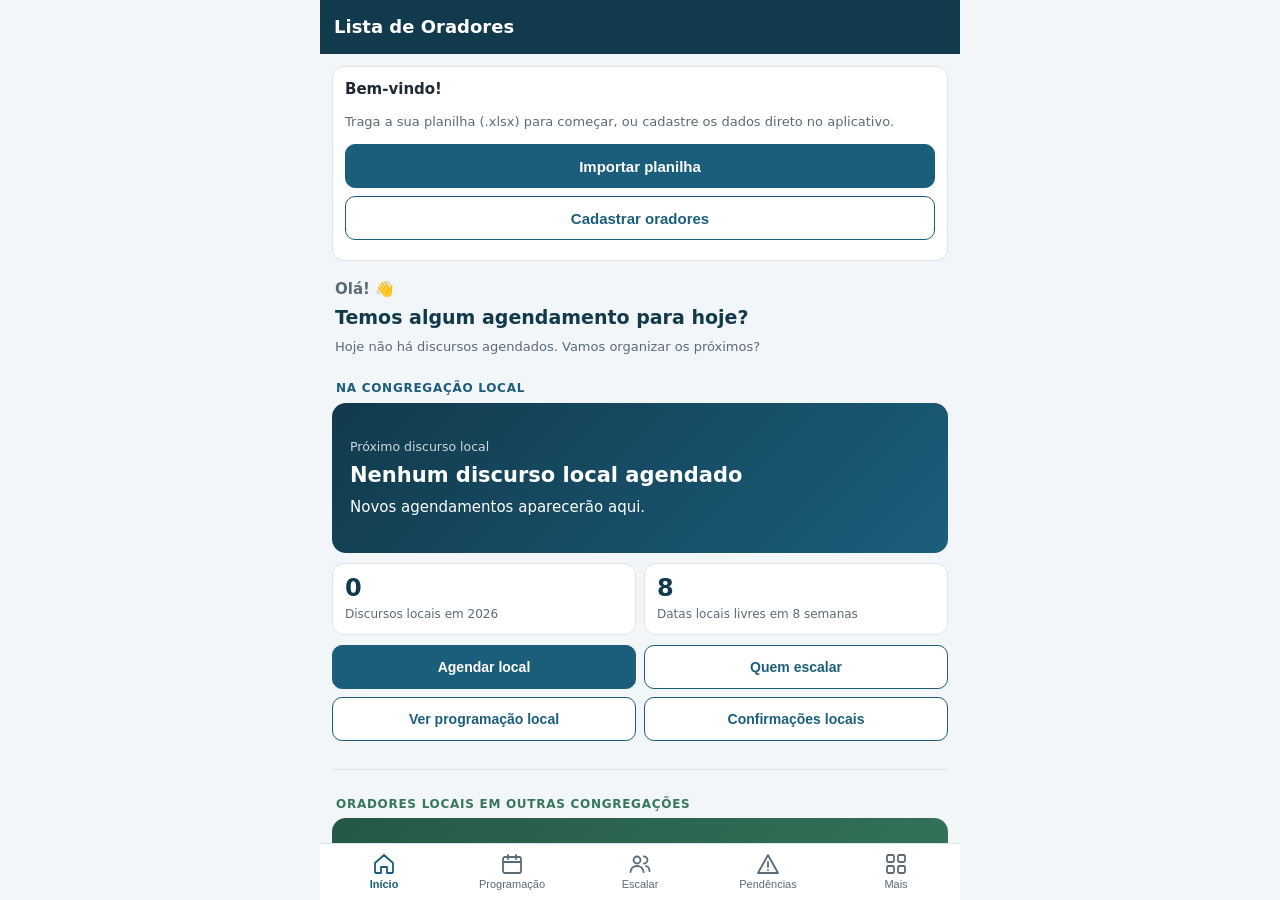
==== commit e14581a4: "Add files via upload" ====
--- a/index.html
+++ b/index.html
@@ -72,6 +72,26 @@
 .home-actions{margin:10px 0 16px;display:grid;grid-template-columns:repeat(auto-fit,minmax(135px,1fr))}
 .hero.outgoing{background:linear-gradient(135deg,#245846,#36765c)}
 .hero .btn{margin-top:10px}
+
+.theme-azul{--section:#1B5E7B;--section-dark:#123A4D}
+.theme-indigo{--section:#394B85;--section-dark:#28365E}
+.theme-petroleo{--section:#246775;--section-dark:#174651}
+.theme-verde{--section:#36765c;--section-dark:#245846}
+.theme-floresta{--section:#286044;--section-dark:#193F2D}
+.theme-oliva{--section:#566729;--section-dark:#39461B}
+.welcome{padding:8px 3px 18px}.welcome>span{font-size:15px;font-weight:600;color:var(--mut)}
+.welcome h2{font-size:19px;line-height:1.35;margin:5px 0 7px;color:var(--pd)}.welcome p{margin:0;color:var(--mut);font-size:13px}
+.home-section{padding:0 0 8px}.home-section+.home-section{border-top:1px solid var(--line);padding-top:20px;margin-top:4px}
+.home-section .sec{color:var(--section);margin-top:6px}
+.home-section .hero{background:linear-gradient(135deg,var(--section-dark),var(--section))}
+.next-card{min-height:150px;display:flex;flex-direction:column;justify-content:center;gap:4px;padding:18px}
+.next-card b{margin:2px 0;font-size:21px}.next-card .next-topic{font-size:13px;opacity:.9;overflow-wrap:anywhere}
+.home-section .btn{color:var(--section);border-color:var(--section)}.home-section .btn.primary{background:var(--section);color:#fff}
+.home-section .kpi b{color:var(--section-dark)}
+.home-actions{grid-template-columns:repeat(2,minmax(0,1fr));gap:8px}.home-actions .btn{font-size:14px;padding:10px 8px}
+.palette-preview{margin-top:8px;border-radius:8px;padding:12px;color:#fff;background:linear-gradient(135deg,var(--section-dark),var(--section));font-size:13px}
+.cong-speakers{margin:14px 0;padding:14px 0;border-top:1px solid var(--line)}.cong-speakers h3{font-size:15px;margin:0 0 10px}
+.speaker-link{display:flex;flex-direction:column;gap:3px;text-align:left;width:100%;border:1px solid var(--line);background:var(--card);border-radius:9px;padding:11px;margin-bottom:8px;color:var(--txt);font:inherit;cursor:pointer}.speaker-link small{color:var(--mut)}
 </style>
 </head>
 <body>
@@ -459,6 +479,14 @@
   if (todos) options.unshift(['todos', 'Todas as modalidades']);
   return '<div class="field"><label>Modalidade</label><select data-chg="' + change + '">' + options.map(([v,t]) => '<option value="' + v + '" ' + (value === v ? 'selected' : '') + '>' + t + '</option>').join('') + '</select></div>';
 }
+const PALETTES = { azul: ['Azul clássico', '#1B5E7B', '#123A4D'], indigo: ['Azul índigo', '#394B85', '#28365E'], petroleo: ['Azul petróleo', '#246775', '#174651'], verde: ['Verde clássico', '#36765c', '#245846'], floresta: ['Verde floresta', '#286044', '#193F2D'], oliva: ['Verde oliva', '#566729', '#39461B'] };
+function paletteFor(kind) { const value = st.config[kind + 'Palette']; return Object.hasOwn(PALETTES, value) ? value : kind === 'local' ? 'azul' : 'verde'; }
+function paletteSettings() {
+  return '<div class="card"><h3>Cores da tela inicial</h3><p class="sub">Escolha as cores dos cards e botões de cada seção.</p>' + [['local','Discursos locais'],['envio','Envios']].map(([kind,label]) => '<div class="field"><label>' + label + '</label><select data-chg="palette" data-kind="' + kind + '">' + Object.entries(PALETTES).map(([id,p]) => '<option value="' + id + '" ' + (paletteFor(kind) === id ? 'selected' : '') + '>' + p[0] + '</option>').join('') + '</select><div class="palette-preview theme-' + paletteFor(kind) + '">Prévia · ' + label + '</div></div>').join('') + '</div>';
+}
+function nextCard(label, p, empty) {
+  return '<div class="hero next-card"><small>' + label + '</small>' + (p ? '<b>' + esc(p.orador || 'Orador a definir') + '</b><div>' + D.brFull(p.d) + ' · ' + esc(p.destino || st.config.local || 'Congregação local') + '</div><div class="next-topic">' + (p.esboco ? 'Nº ' + p.esboco + ' · ' + esc(C.temaDe(st, p.esboco) || 'Tema a definir') : 'Tema a definir') + '</div>' : '<b>' + empty + '</b><div>Novos agendamentos aparecerão aqui.</div>') + '</div>';
+}
 function itemProg(r) {
   const al = C.alerta(st, r), f = C.faltas(r); let chips = '<span class="chip">' + (r.tipo === 'envio' ? 'Envio' : 'Local') + ' · ' + esc(r.origem || 'origem a definir') + ' → ' + esc(r.destino || 'congregação local') + '</span>';
   if (al.conflito) chips += '<span class="chip bad">Conflito de agenda no mesmo dia</span>';
@@ -473,14 +501,17 @@
   const t = D.today(), k = C.indicadores(st, t); let h = '';
   if (!st.prog.length && !st.oradores.length) h += '<div class="card"><h3>Bem-vindo!</h3><p class="sub">Traga a sua planilha (.xlsx) para começar, ou cadastre os dados direto no aplicativo.</p><button class="btn primary block" data-go="dados">Importar planilha</button><button class="btn block" data-go="cadastros">Cadastrar oradores</button></div>';
   const p = k.prox, envios = C.rows(st).filter(r => r.tipo === 'envio'), proximosEnvios = envios.filter(r => r.d >= t).sort((a,b) => a.d - b.d);
-  h += '<div class="sec">Na congregação local</div><div class="hero"><small>Próximo discurso local</small>' + (p ? '<b>' + D.brFull(p.d) + ' · ' + esc(p.orador || 'orador a definir') + '</b><div>' + esc(p.origem) + (p.esboco ? ' · Nº ' + p.esboco + ': ' + esc(C.temaDe(st, p.esboco)) : '') + '</div>' : '<b>Nenhum discurso local agendado</b>') + '</div>';
-  h += '<div class="kpis"><div class="kpi"><b>' + k.discursosAno + '</b><span>Discursos locais em ' + D.year(t) + '</span></div><div class="kpi"><b>' + k.livres8 + '</b><span>Datas locais livres em 8 semanas</span></div></div><div class="row home-actions"><button class="btn primary" data-act="newProg">Agendar local</button><button class="btn" data-go="escalar">Quem escalar</button><button class="btn" data-act="verLocais">Ver programação local</button></div>';
+  const hoje = C.rows(st).filter(r => r.d === t), locaisHoje = hoje.filter(r => r.tipo !== 'envio').length;
+  h += '<div class="welcome"><span>Olá! 👋</span><h2>Temos algum agendamento para hoje?</h2><p>' + (hoje.length ? locaisHoje + ' na congregação local · ' + (hoje.length - locaisHoje) + ' envios para outras congregações.' : 'Hoje não há discursos agendados. Vamos organizar os próximos?') + '</p></div>';
+  h += '<section class="home-section theme-' + paletteFor('local') + '" aria-label="Discursos locais"><div class="sec">Na congregação local</div>' + nextCard('Próximo discurso local', p, 'Nenhum discurso local agendado');
+  h += '<div class="kpis"><div class="kpi"><b>' + k.discursosAno + '</b><span>Discursos locais em ' + D.year(t) + '</span></div><div class="kpi"><b>' + k.livres8 + '</b><span>Datas locais livres em 8 semanas</span></div></div><div class="row home-actions"><button class="btn primary" data-act="newProg">Agendar local</button><button class="btn" data-go="escalar">Quem escalar</button><button class="btn" data-act="verLocais">Ver programação local</button><button class="btn" data-go="msgs">Confirmações locais</button></div></section>';
   const e = proximosEnvios[0];
-  h += '<div class="sec">Oradores locais em outras congregações</div><div class="hero outgoing"><small>Próximo envio</small>' + (e ? '<b>' + esc(e.orador) + '</b><div>' + D.brFull(e.d) + ' · ' + esc(e.destino) + '</div><div>' + (e.esboco ? 'Nº ' + e.esboco + ' · ' + esc(C.temaDe(st, e.esboco)) : 'Tema a definir') + '</div><button class="btn sm" data-act="msg" data-id="' + esc(e.id) + '">Gerar informe</button>' : '<b>Nenhum envio agendado</b>') + '</div>';
+  h += '<section class="home-section theme-' + paletteFor('envio') + '" aria-label="Envios"><div class="sec">Oradores locais em outras congregações</div>' + nextCard('Próximo envio', e, 'Nenhum envio agendado');
   h += '<div class="kpis"><div class="kpi"><b>' + proximosEnvios.length + '</b><span>Envios futuros</span></div><div class="kpi"><b>' + envios.filter(r => D.year(r.d) === D.year(t)).length + '</b><span>Envios em ' + D.year(t) + '</span></div></div><div class="row home-actions"><button class="btn primary" data-act="newEnvio">Agendar envio</button><button class="btn" data-go="arranjos">Ver arranjos</button><button class="btn" data-act="verEnvios">Ver todos os envios</button><button class="btn" data-act="compEnvios">Compartilhar envios</button></div>';
   if (proximosEnvios.length) h += '<div class="sec">Próximos envios</div>' + proximosEnvios.slice(0,3).map(itemProg).join('');
+  h += '</section>';
   const cf = C.confirmacoes(st, t, st.config.diasPendencias || 30);
-  h += '<div class="card"><h3>Acompanhamento</h3><div class="sub">' + cf.length + ' discursos locais sem confirmação · ' + k.pendencias + ' programações com pendências</div><div class="row home-actions"><button class="btn" data-go="msgs">Confirmações locais</button><button class="btn" data-go="pend">Pendências</button><button class="btn" data-go="relatorios">Rankings por modalidade</button></div></div>';
+  h += '<div class="card"><h3>Acompanhamento</h3><div class="sub">' + cf.length + ' discursos locais sem confirmação · ' + k.pendencias + ' programações com pendências</div><div class="row home-actions"><button class="btn" data-go="pend">Pendências</button><button class="btn" data-go="relatorios">Rankings por modalidade</button></div></div>';
   return h;
 };
 V.prog = () => {
@@ -579,10 +610,10 @@
   return '<div class="hero"><small>Congregação local</small><b>' + esc(st.config.local) + '</b><div>' + locais.length + ' oradores locais cadastrados</div></div><div class="row"><button class="btn primary" data-act="newEnvio">Agendar envio</button><button class="btn" data-act="newProg">Agendar discurso local</button></div><p class="sub">Recebimentos e envios são registros independentes: podem ocorrer em datas diferentes. Os totais incluem programações anteriores e futuras.</p>' + '<div class="sec">Oradores locais</div>' + locais.map(o => '<div class="item"><div class="m" data-act="hist" data-t="o" data-v="' + esc(o.nome) + '"><b>' + esc(o.nome) + '</b><div>Ver histórico de discursos locais e envios</div></div><button class="btn sm" data-act="enviarOrador" data-v="' + esc(o.nome) + '">Agendar envio</button></div>').join('') + '<div class="sec">Arranjos por congregação</div>' + C.arranjos(st).map(c => '<div class="item" data-act="hist" data-t="c" data-v="' + esc(c.nome) + '"><div class="m"><b>' + esc(c.nome) + '</b><div>Recebemos: ' + c.recebidos + ' · Enviamos: ' + c.enviados + '<br>Programações futuras: ' + c.proximos + '</div></div></div>').join('');
 };
 V.dados = () => '<div class="card"><h3>Planilha (.xlsx)</h3><p class="sub">Importe a planilha do Excel (abas 2026, 2027, CADASTROS e ESBOÇOS) ou exporte seus dados em .xlsx.</p><input type="file" id="fileX" accept=".xlsx,.xls" data-chg="impFile" style="display:none"><button class="btn primary block" data-act="pickFile">Importar planilha</button><button class="btn block" data-act="expX">Exportar para planilha</button><button class="btn block" data-act="shareX">Enviar planilha para outro celular</button></div><div class="card"><h3>Backup do aplicativo</h3><p class="sub">Arquivo .json com todos os dados, para guardar ou levar para outro aparelho.</p><input type="file" id="fileJ" accept=".json,application/json" data-chg="impJson" style="display:none"><button class="btn block" data-act="expJ">Salvar backup</button><button class="btn block" data-act="pickJson">Restaurar backup</button></div><div class="card"><h3>Apagar tudo</h3><p class="sub">Remove todos os dados deste aparelho.</p><button class="btn danger block" data-act="wipe">Apagar dados</button></div><div class="sub" style="text-align:center">Os dados ficam só neste celular.</div>';
-V.config = () => '<div class="card"><div class="field"><label>Nome da congregação local</label><input value="' + esc(st.config.local) + '" data-chg="cfgLocal"><div class="sub">Identifica os oradores locais pelo cadastro da congregação.</div></div><div class="field"><label>Intervalo mínimo entre discursos locais do mesmo orador ou esboço (dias)</label><input type="number" min="0" value="' + st.config.intervalo + '" data-chg="cfgInt"></div><div class="field"><label>Dia da semana dos discursos</label><select data-chg="cfgDow">' + ['domingo', 'segunda', 'terça', 'quarta', 'quinta', 'sexta', 'sábado'].map((n, i) => '<option value="' + i + '" ' + (i === Number(st.config.diaSemana) ? 'selected' : '') + '>' + n + '</option>').join('') + '</select></div><div class="field"><label>Dias olhados nas pendências</label><input type="number" min="1" value="' + st.config.diasPendencias + '" data-chg="cfgPend"></div><div class="field" style="margin:0"><label>Horário padrão dos discursos (ex.: 17h)</label><input value="' + esc(st.config.horaPadrao) + '" data-chg="cfgHora"><div class="sub">Cada congregação pode ter o seu horário, em Cadastros.</div></div></div><div class="card"><h3>Mensagem de confirmação</h3><div class="sub">Marcadores: {nome} {tema} {congregacao} {data} {hora}</div><textarea style="font-family:inherit;font-size:14px;min-height:260px;margin-top:8px" data-chg="cfgModelo">' + esc(st.config.modelo || C.MODELO_PADRAO) + '</textarea><button class="btn block" style="margin-top:8px" data-act="modeloPadrao">Restaurar modelo padrão</button></div>';
+V.config = () => paletteSettings() + '<div class="card"><div class="field"><label>Nome da congregação local</label><input value="' + esc(st.config.local) + '" data-chg="cfgLocal"><div class="sub">Identifica os oradores locais pelo cadastro da congregação.</div></div><div class="field"><label>Intervalo mínimo entre discursos locais do mesmo orador ou esboço (dias)</label><input type="number" min="0" value="' + st.config.intervalo + '" data-chg="cfgInt"></div><div class="field"><label>Dia da semana dos discursos</label><select data-chg="cfgDow">' + ['domingo', 'segunda', 'terça', 'quarta', 'quinta', 'sexta', 'sábado'].map((n, i) => '<option value="' + i + '" ' + (i === Number(st.config.diaSemana) ? 'selected' : '') + '>' + n + '</option>').join('') + '</select></div><div class="field"><label>Dias olhados nas pendências</label><input type="number" min="1" value="' + st.config.diasPendencias + '" data-chg="cfgPend"></div><div class="field" style="margin:0"><label>Horário padrão dos discursos (ex.: 17h)</label><input value="' + esc(st.config.horaPadrao) + '" data-chg="cfgHora"><div class="sub">Cada congregação pode ter o seu horário, em Cadastros.</div></div></div><div class="card"><h3>Mensagem de confirmação</h3><div class="sub">Marcadores: {nome} {tema} {congregacao} {data} {hora}</div><textarea style="font-family:inherit;font-size:14px;min-height:260px;margin-top:8px" data-chg="cfgModelo">' + esc(st.config.modelo || C.MODELO_PADRAO) + '</textarea><button class="btn block" style="margin-top:8px" data-act="modeloPadrao">Restaurar modelo padrão</button></div>';
 V.ajuda = () => {
   const s = (t, p) => '<div class="card"><h3>' + t + '</h3><div class="sub">' + p + '</div></div>';
-  return s('Arranjos e oradores locais', 'Defina o nome da congregação local em <b>Configurações</b>. Cadastre seus oradores com essa congregação. Em <b>Mais → Arranjos</b>, agende envios ou discursos locais. Um orador local também pode discursar na própria congregação. Recebimentos e envios podem ter datas diferentes. Os históricos mostram origem e destino; envios não ocupam as datas livres locais. Por precaução, o mesmo orador não pode ser agendado duas vezes no mesmo dia.') + s('Telefone da agenda', 'No APK ou navegador sem acesso à agenda, use <b>Importar contato (.vcf)</b> com um contato exportado da agenda. No cadastro do orador, use <b>Escolher telefone da agenda</b> quando disponível. Escolha o contato e, se necessário, o número. O telefone só é gravado ao salvar. Em outros navegadores, digite ou cole o número.') + s('Primeiros passos', '1. Em <b>Dados</b>, importe a sua planilha (.xlsx), ou cadastre oradores e esboços em <b>Cadastros</b>.<br>2. Lance os discursos em <b>Programação</b> (botão +).<br>3. Use <b>Quem escalar</b> para escolher orador e esboço para uma data.') + s('Alerta de repetição', 'Os envios não geram alertas de repetição. Dois discursos do mesmo orador no mesmo dia são bloqueados por conflito de agenda. Ao lançar um discurso local, o aplicativo avisa se o orador ou o esboço se repete em menos dias do que o intervalo mínimo (padrão 90, em <b>Configurações</b>).') + s('Telas', '<b>Pendências</b>: o que falta confirmar, cantar ou definir.<br><b>Datas livres</b>: dias sem orador.<br><b>Rodízio</b>: quem está há mais tempo sem.<br><b>Relatórios</b>: rankings por período.<br><b>Compartilhar</b>: texto pronto para o WhatsApp.') + s('Renomear um orador', 'Em <b>Cadastros</b>, edite o nome: ele é atualizado em todos os discursos.') + s('Seus dados', 'Ficam salvos neste celular, sem internet. Faça backup em <b>Dados</b> e use a planilha para levar informações a outros aparelhos (importar pode <b>mesclar</b> com o que já existe).');
+  return s('Arranjos e oradores locais', 'Defina o nome da congregação local em <b>Configurações</b>. Cadastre seus oradores com essa congregação. Em <b>Mais → Arranjos</b>, agende envios ou discursos locais. Um orador local também pode discursar na própria congregação. Recebimentos e envios podem ter datas diferentes. Os históricos mostram origem e destino; envios não ocupam as datas livres locais. Por precaução, o mesmo orador não pode ser agendado duas vezes no mesmo dia.') + s('Telefone da agenda', 'A seleção de contatos está suspensa. Digite ou cole o telefone no cadastro do orador.') + s('Primeiros passos', '1. Em <b>Dados</b>, importe a sua planilha (.xlsx), ou cadastre oradores e esboços em <b>Cadastros</b>.<br>2. Lance os discursos em <b>Programação</b> (botão +).<br>3. Use <b>Quem escalar</b> para escolher orador e esboço para uma data.') + s('Alerta de repetição', 'Os envios não geram alertas de repetição. Dois discursos do mesmo orador no mesmo dia são bloqueados por conflito de agenda. Ao lançar um discurso local, o aplicativo avisa se o orador ou o esboço se repete em menos dias do que o intervalo mínimo (padrão 90, em <b>Configurações</b>).') + s('Telas', '<b>Pendências</b>: o que falta confirmar, cantar ou definir.<br><b>Datas livres</b>: dias sem orador.<br><b>Rodízio</b>: quem está há mais tempo sem.<br><b>Relatórios</b>: rankings por período.<br><b>Compartilhar</b>: texto pronto para o WhatsApp.') + s('Renomear um orador', 'Em <b>Cadastros</b>, edite o nome: ele é atualizado em todos os discursos.') + s('Seus dados', 'Ficam salvos neste celular, sem internet. Faça backup em <b>Dados</b> e use a planilha para levar informações a outros aparelhos (importar pode <b>mesclar</b> com o que já existe).');
 };
 
 
@@ -604,6 +635,7 @@
   let h = modalidadeSelect(hh.modalidade || 'todos', 'histTipo') + '<div class="hero"><small>' + kind + '</small><b>' + esc(title) + '</b><div>' + sub + '</div></div>';
   h += '<div class="kpis"><div class="kpi"><b>' + H.past.length + '</b><span>' + who + '</span></div><div class="kpi ' + (H.future.length ? 'ok' : '') + '"><b>' + H.future.length + '</b><span>Programados</span></div><div class="kpi"><b>' + (H.last ? D.br(H.last.d) : '—') + '</b><span>Último' + (H.last ? ' · ' + fmtDias(t - H.last.d) : '') + '</span></div><div class="kpi"><b>' + (H.next ? D.br(H.next.d) : '—') + '</b><span>Próximo' + (H.next ? ' · em ' + fmtDias(H.next.d - t) : '') + '</span></div></div>';
   h += '<div class="row" style="margin:0 0 8px"><button class="btn sm" data-act="editFromHist">Editar cadastro</button>' + extra + '</div>';
+  if (hh.tipo === 'c') h += congregationSpeakers(hh.id);
   h += '<div class="sec">Próximas programações (' + H.future.length + ')</div>' + (H.future.length ? H.future.map(x => histItem(x, hh.tipo)).join('') : '<div class="empty" style="padding:14px">Nenhuma programação futura.</div>');
   h += '<div class="sec">Programações anteriores (' + H.past.length + ')</div>' + (H.past.length ? H.past.map(x => histItem(x, hh.tipo)).join('') : '<div class="empty" style="padding:14px">Nenhum discurso proferido ainda.</div>');
   return h;
@@ -690,21 +722,18 @@
   if (phones.length === 1) { $('#o_fone').value = phones[0].fone; $('#contactNumbers').innerHTML = ''; toast('Telefone preenchido. Salve o cadastro.'); }
   else $('#contactNumbers').innerHTML = '<label>Escolha o número</label><select data-chg="contactNumber"><option value="">— selecionar —</option>' + phones.map(p => '<option value="' + esc(p.fone) + '">' + esc((p.nome ? p.nome + ' · ' : '') + p.fone) + '</option>').join('') + '</select>';
 }
-async function pickContact() {
-  try {
-    const form = ui.form;
-    const contacts = await navigator.contacts.select(['tel'], { multiple: false });
-    if (ui.form !== form || !document.querySelector('#o_fone')) return;
-    const phones = [...new Set((contacts[0]?.tel || []).map(norm).filter(Boolean))];
-    if (contacts.length) chooseContactPhone(phones.map(fone => ({fone})));
-  } catch (e) { if (e.name !== 'AbortError') toast('Não foi possível abrir a agenda. Digite ou cole o telefone.'); }
-}
-function openOrad(i) {
-  const o = i == null ? { nome: '', cong: '' } : st.oradores[i]; ui.form = { i };
-  sheet('<h2>' + (i == null ? 'Novo orador' : 'Editar orador') + '</h2><div class="field"><label>Nome</label><input id="o_nome" value="' + esc(o.nome) + '"></div><div class="field"><label>Congregação</label><select id="o_cong">' + congOptions(o.cong) + '</select></div><div class="field"><label>Ou digite uma nova congregação</label><input id="o_nova" placeholder="Opcional"></div><div class="field"><label>Telefone / WhatsApp</label><input id="o_fone" inputmode="tel" placeholder="(98) 99999-0000" value="' + esc(o.fone || '') + '">' + contactControl() + '</div><button class="btn primary block" data-act="saveOrad">Salvar</button>' + (i == null ? '' : '<button class="btn danger block" data-act="delOrad">Excluir orador</button>') + '<button class="btn block" data-act="closeSheet">Cancelar</button>');
+async function pickContact() { toast('A seleção de contatos está suspensa. Digite ou cole o telefone.'); }
+function openOrad(i, congregation = '') {
+  const o = i == null ? { nome: '', cong: congregation } : st.oradores[i]; ui.form = { i };
+  sheet('<h2>' + (i == null ? 'Novo orador' : 'Editar orador') + '</h2><div class="field"><label>Nome</label><input id="o_nome" value="' + esc(o.nome) + '"></div><div class="field"><label>Congregação</label><select id="o_cong">' + congOptions(o.cong) + '</select></div><div class="field"><label>Ou digite uma nova congregação</label><input id="o_nova" placeholder="Opcional"></div><div class="field"><label>Telefone / WhatsApp</label><input id="o_fone" inputmode="tel" placeholder="(98) 99999-0000" value="' + esc(o.fone || '') + '">' + '<div class="sub">Digite ou cole o telefone do orador.</div>' + '</div><button class="btn primary block" data-act="saveOrad">Salvar</button>' + (i == null ? '' : '<button class="btn danger block" data-act="delOrad">Excluir orador</button>') + '<button class="btn block" data-act="closeSheet">Cancelar</button>');
+}
+function congregationSpeakers(name) {
+  if (!name) return '<p class="sub">Salve a congregação para cadastrar os oradores vinculados.</p>';
+  const speakers = st.oradores.map((o,i) => ({...o,i})).filter(o => key(o.cong) === key(name)).sort((a,b) => a.nome.localeCompare(b.nome, 'pt-BR'));
+  return '<div class="cong-speakers"><h3>Oradores vinculados (' + speakers.length + ')</h3>' + (speakers.length ? speakers.map(o => '<button class="speaker-link" data-act="editOrad" data-i="' + o.i + '"><span>' + esc(o.nome) + '</span><small>' + esc(o.fone || 'Sem telefone') + '</small></button>').join('') : '<p class="sub">Nenhum orador vinculado a esta congregação.</p>') + '<button class="btn block" data-act="newOradCong" data-v="' + esc(name) + '">+ Cadastrar orador nesta congregação</button></div>';
 }
 function openCong(name) {
-  ui.form = { name }; sheet('<h2>' + (name == null ? 'Nova congregação' : 'Editar congregação') + '</h2><div class="field"><label>Nome</label><input id="c_nome" value="' + esc(name || '') + '"></div><div class="field"><label>Horário dos discursos (ex.: 17h)</label><input id="c_hora" value="' + esc(name == null ? '' : (st.horarios[key(name)] || '')) + '" placeholder="usa o horário padrão"></div><button class="btn primary block" data-act="saveCong">Salvar</button>' + (name == null ? '' : '<button class="btn danger block" data-act="delCong">Excluir congregação</button>') + '<button class="btn block" data-act="closeSheet">Cancelar</button>');
+  ui.form = { name }; sheet('<h2>' + (name == null ? 'Nova congregação' : 'Editar congregação') + '</h2><div class="field"><label>Nome</label><input id="c_nome" value="' + esc(name || '') + '"></div><div class="field"><label>Horário dos discursos (ex.: 17h)</label><input id="c_hora" value="' + esc(name == null ? '' : (st.horarios[key(name)] || '')) + '" placeholder="usa o horário padrão"></div><button class="btn primary block" data-act="saveCong">Salvar</button>' + (name == null ? '' : '<button class="btn danger block" data-act="delCong">Excluir congregação</button>') + congregationSpeakers(name) + '<button class="btn block" data-act="closeSheet">Cancelar</button>');
 }
 function openEsb(n) {
   const e = n == null ? { n: Math.max(0, ...st.esbocos.map(x => x.n)) + 1, tema: '' } : st.esbocos.find(x => x.n === n); ui.form = { n };
@@ -766,6 +795,7 @@
   rodAba: el => { ui.rod.aba = el.dataset.v; ui.rod.n = 30; render(true); }, rodMais: () => { ui.rod.n += 40; render(); },
   relAba: el => { ui.rel.aba = el.dataset.v; ui.rel.n = 30; render(true); }, relMais: () => { ui.rel.n += 40; render(); },
   cadAba: el => { ui.cad.aba = el.dataset.v; ui.cad.q = ''; render(true); },
+  newOradCong: el => openOrad(null, el.dataset.v),
   newOrad: () => openOrad(null), editOrad: el => openOrad(Number(el.dataset.i)),
   saveOrad: () => {
     const nome = norm($('#o_nome').value); if (!nome) return toast('Digite o nome.');
@@ -802,6 +832,7 @@
   instalar: () => { const e = window.__installEv; if (e) { e.prompt(); window.__installEv = null; } }
 };
 const CH = {
+  palette: el => { if (!['local','envio'].includes(el.dataset.kind) || !Object.hasOwn(PALETTES, el.value)) return; st.config[el.dataset.kind + 'Palette'] = el.value; save(); render(); toast('Cores salvas.'); },
   contactFile: async el => {
     const file = el.files[0], form = ui.form; if (!file) return;
     try {
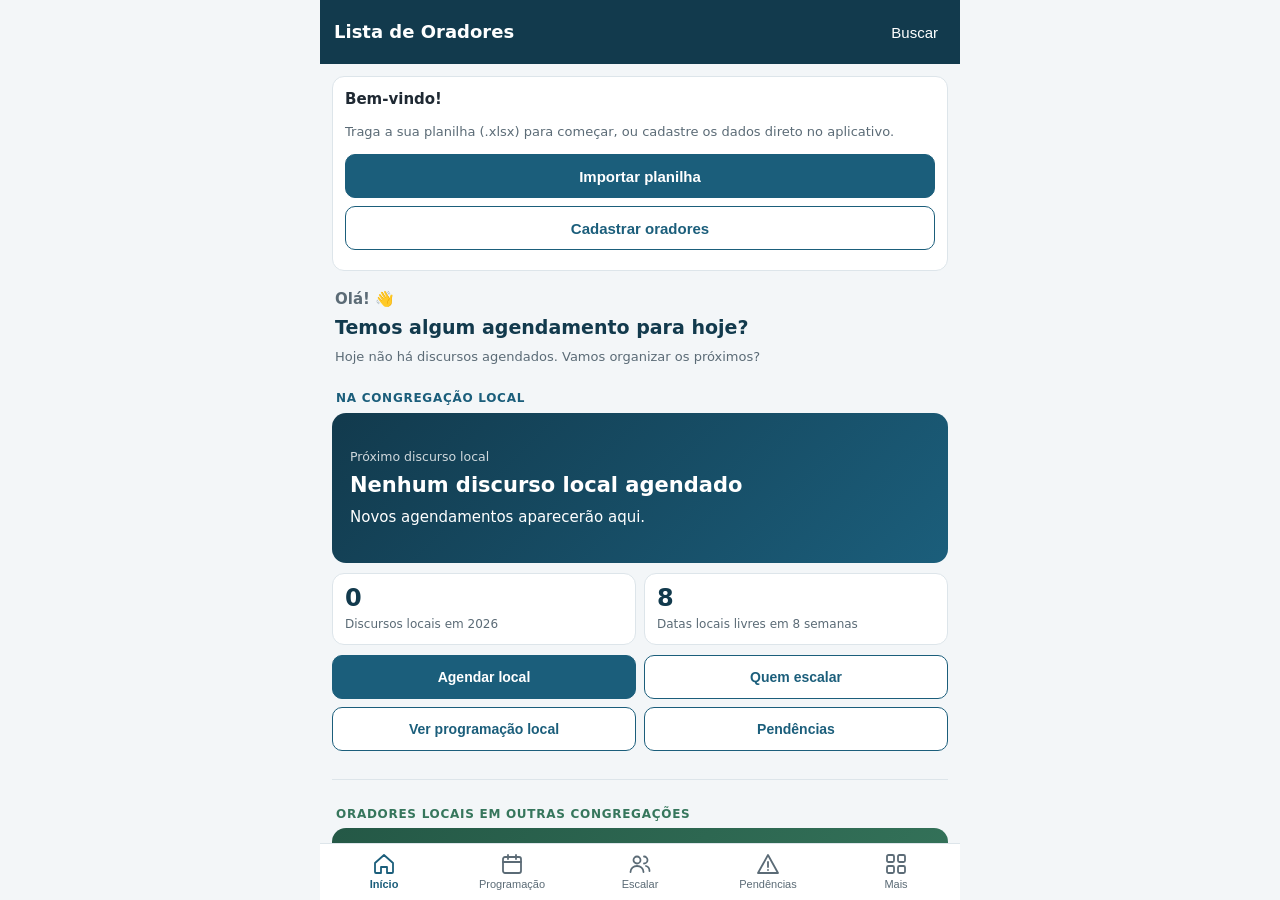
==== commit a32957d5: "Add files via upload" ====
--- a/index.html
+++ b/index.html
@@ -92,11 +92,43 @@
 .palette-preview{margin-top:8px;border-radius:8px;padding:12px;color:#fff;background:linear-gradient(135deg,var(--section-dark),var(--section));font-size:13px}
 .cong-speakers{margin:14px 0;padding:14px 0;border-top:1px solid var(--line)}.cong-speakers h3{font-size:15px;margin:0 0 10px}
 .speaker-link{display:flex;flex-direction:column;gap:3px;text-align:left;width:100%;border:1px solid var(--line);background:var(--card);border-radius:9px;padding:11px;margin-bottom:8px;color:var(--txt);font:inherit;cursor:pointer}.speaker-link small{color:var(--mut)}
+
+.calendar-toolbar{display:flex;align-items:center;gap:8px;margin-bottom:10px}.calendar-toolbar h2{flex:1;text-align:center;font-size:18px;text-transform:capitalize;margin:0}.calendar-toolbar .btn{min-width:44px;font-size:24px;padding:2px 10px}
+.calendar-grid{display:grid;grid-template-columns:repeat(7,minmax(0,1fr));gap:3px}
+.calendar-weekday{text-align:center;font-size:11px;color:var(--mut);padding:6px 0}
+.calendar-day{font:inherit;min-height:70px;padding:5px 1px;border:1px solid var(--line);border-radius:7px;background:var(--card);color:var(--txt);cursor:pointer;display:flex;flex-direction:column;align-items:center;gap:4px}
+.calendar-day.selected{outline:2px solid var(--p);outline-offset:-2px;background:var(--pl)}.calendar-day.today b{text-decoration:underline;text-underline-offset:3px}
+.calendar-counts{display:flex;flex-wrap:wrap;justify-content:center;gap:2px;font-size:10px;line-height:1.4}.calendar-local{color:#123A4D;background:#E3F1F7;border-radius:3px;padding:0 2px}.calendar-envio{color:#193F2D;background:#E3F4E8;border-radius:3px;padding:0 2px}.calendar-free{color:var(--mut);font-size:9px}
+.calendar-details h3{font-size:16px}.calendar-day:focus-visible{outline:3px solid var(--p);outline-offset:2px}
+
+/* Aparência, leitura e navegação por teclado */
+:root[data-theme="dark"]{color-scheme:dark;--bg:#111A21;--card:#1B2832;--txt:#EDF3F7;--mut:#B7C8D3;--line:#425360;--p:#87CDE9;--pd:#BCE7F7;--pl:#253E4C;--warn:#FFE1A0;--warnbg:#493B20;--ok:#A5E5BD;--okbg:#223F30;--bad:#FFB9B9;--badbg:#4A2B2E;--acc:#85CDE6}
+[data-theme="dark"] #top{background:#123A4D}[data-theme="dark"] #tabs,[data-theme="dark"] .sheet,[data-theme="dark"] input,[data-theme="dark"] select,[data-theme="dark"] textarea,[data-theme="dark"] .btn{background:var(--card);color:var(--txt)}
+[data-theme="dark"] .btn.primary{background:#1B5E7B;color:#fff;border-color:#87CDE9}[data-theme="dark"] .seg{background:#101B24}[data-theme="dark"] .seg button.on{background:#314958;color:#fff}
+[data-theme="dark"] .hero{background:linear-gradient(135deg,#123A4D,#1B5E7B)}[data-theme="dark"] .home-section .kpi b,[data-theme="dark"] .home-section .sec{color:var(--txt)}[data-theme="dark"] .home-section .btn{color:var(--txt);border-color:#829EAD}[data-theme="dark"] .home-section .btn.primary{background:var(--section);color:#fff}
+:root[data-contrast="high"]{--txt:#101820;--mut:#263D4C;--line:#657A88;--p:#104967}
+:root[data-theme="dark"][data-contrast="high"]{--txt:#fff;--mut:#E0EBF1;--line:#A7BDCB;--p:#BCEBFF}
+:root[data-text="grande"] body{font-size:17px}:root[data-text="maior"] body{font-size:19px}
+[data-text="grande"] .sub,[data-text="grande"] .item .m div,[data-text="grande"] .field label{font-size:15px}
+[data-text="maior"] .sub,[data-text="maior"] .item .m div,[data-text="maior"] .field label{font-size:17px}
+[data-text="maior"] .btn{font-size:18px}[data-text="maior"] .home-actions{grid-template-columns:1fr}
+:focus-visible{outline:3px solid var(--acc);outline-offset:3px}
+.btn.sm{min-height:44px}.seg button{min-height:44px}#searchButton{display:block!important;font-size:15px!important;min-width:44px;min-height:44px}
+.item,.card,.sheet{overflow-wrap:anywhere}.row>.field{min-width:130px}.sheet textarea{max-width:100%}
+@media(prefers-reduced-motion:reduce){*,*::before,*::after{animation:none!important;scroll-behavior:auto!important;transition:none!important}}
+
+[data-theme="dark"] .home-section .hero{background:linear-gradient(135deg,var(--section-dark),var(--section))}
+
+#tabs button{min-width:0;overflow-wrap:anywhere}
+[data-text="grande"] #tabs button{font-size:12px}[data-text="maior"] #tabs button{font-size:13px}
+#toast .btn{margin-left:6px;background:var(--card);color:var(--txt)}
+
+[data-text="grande"] .kpi span,[data-text="grande"] .chip{font-size:13px}[data-text="maior"] .kpi span,[data-text="maior"] .chip{font-size:15px}
 </style>
 </head>
 <body>
 <div id="app">
-  <header id="top"><button id="back" aria-label="Voltar">‹</button><h1>Lista de Oradores</h1></header>
+  <header id="top"><button id="back" aria-label="Voltar">‹</button><h1>Lista de Oradores</h1><button id="searchButton" data-go="busca" aria-label="Abrir busca geral">Buscar</button></header>
   <main id="view"></main>
   <nav id="tabs">
     <button data-go="inicio"><svg class="i" viewBox="0 0 24 24"><path d="M3 11l9-8 9 8v9a1 1 0 0 1-1 1h-5v-6H9v6H4a1 1 0 0 1-1-1z"/></svg>Início</button>
@@ -107,7 +139,7 @@
   </nav>
 </div>
 <div id="overlay"></div>
-<div id="toast"></div>
+<div id="toast" role="status" aria-live="polite"></div>
 <script>/* Lista de Oradores — lógica (sem interface). Datas internas = número de dias desde 1970-01-01 (UTC). */
 (function (root) {
   const p2 = n => String(n).padStart(2, '0');
@@ -134,7 +166,7 @@
   let _id = 0; const newId = () => 'p' + Date.now().toString(36) + (++_id).toString(36) + Math.random().toString(36).slice(2, 5);
 
   function emptyState() {
-    return { v: 1, config: { intervalo: 90, diaSemana: 0, diasPendencias: 30, horaPadrao: '17h', modelo: '', local: '' }, oradores: [], congregacoes: [], horarios: {}, esbocos: [], prog: [] };
+    return { v: 1, config: { intervalo: 90, diaSemana: 0, diasPendencias: 30, horaPadrao: '17h', modelo: '', local: '', visualizacao: 'lista', temaVisual: 'claro', tamanhoTexto: 'normal', altoContraste: false }, oradores: [], congregacoes: [], horarios: {}, esbocos: [], prog: [], informes: [], lixeira: [] };
   }
   function restoreState(s) {
     if (!s || s.v !== 1 || !['prog', 'oradores', 'esbocos'].every(k => Array.isArray(s[k]))) throw new Error('estrutura de backup inválida');
@@ -147,6 +179,14 @@
     for (const k of ['intervalo', 'diasPendencias', 'diaSemana']) {
       if (!Number.isInteger(out.config[k]) || out.config[k] < (k === 'diasPendencias' ? 1 : 0) || (k === 'diaSemana' && out.config[k] > 6)) throw new Error('configurações inválidas');
     }
+    if (!['lista', 'calendario'].includes(out.config.visualizacao)) out.config.visualizacao = 'lista';
+    if (!['claro','escuro','sistema'].includes(out.config.temaVisual)) out.config.temaVisual = 'claro';
+    if (!['normal','grande','maior'].includes(out.config.tamanhoTexto)) out.config.tamanhoTexto = 'normal';
+    out.config.altoContraste = out.config.altoContraste === true;
+    out.informes = out.informes || []; out.lixeira = out.lixeira || [];
+    if (!Array.isArray(out.informes) || !out.informes.every(x => x && typeof x.id === 'string' && typeof x.texto === 'string' && typeof x.quando === 'string' && x.snapshot && typeof x.snapshot === 'object')) throw new Error('histórico de informes inválido');
+    if (!Array.isArray(out.lixeira) || !out.lixeira.every(x => x && typeof x.id === 'string' && ['prog','oradores','esbocos','congregacoes'].includes(x.colecao) && Number.isFinite(x.quando) && Number.isInteger(x.index) && x.index >= 0 && x.registro != null)) throw new Error('exclusões inválidas');
+    out.lixeira = out.lixeira.filter(x => Date.now()-x.quando <= 7*86400000).slice(-50);
     out.congregacoes = out.congregacoes || [];
     if (!Array.isArray(out.congregacoes) || !out.congregacoes.every(validString)) throw new Error('congregações inválidas');
     out.horarios = out.horarios || {};
@@ -186,6 +226,21 @@
   }
   function rows(st) {
     return st.prog.filter(p => p.data).map(p => ({ ...p, d: D.parse(p.data), tipo: p.tipo || 'local', origem: origemDe(st, p), destino: destinoDe(st, p), cong: origemDe(st, p) }));
+  }
+  function calendario(st, mesISO, modalidade = 'todos', orador = '') {
+    const first = D.parse(mesISO + '-01');
+    if (!Number.isFinite(first)) return null;
+    const date = new Date(first * 86400000);
+    date.setUTCMonth(date.getUTCMonth() + 1);
+    const end = date.getTime() / 86400000, start = first - D.dow(first);
+    const R = rows(st).filter(r => (modalidade === 'todos' || r.tipo === modalidade) && (!orador || key(r.orador) === key(orador)));
+    const cells = [];
+    for (let d = start; d < end || cells.length % 7; d++) {
+      const registros = R.filter(r => r.d === d), locais = registros.filter(r => r.tipo !== 'envio').length;
+      cells.push({ data: D.iso(d), d, noMes: d >= first && d < end, registros, locais, envios: registros.length - locais,
+        livre: D.dow(d) === st.config.diaSemana && !localRows(st).some(r => r.d === d && norm(r.orador)) });
+    }
+    return { cells, first, end: end - 1 };
   }
   /* ---------- alerta de repetição ---------- */
   function alerta(st, row) {
@@ -234,9 +289,9 @@
     return { disponiveis, total: oradores.length, congs, esbDisp, esbLivres: esbDisp.length };
   }
   /* ---------- Rodízio (referência = hoje) ---------- */
-  function rodizio(st, ref) {
-    const R = rows(st);
-    const oradores = st.oradores.map((o, idx) => {
+  function rodizio(st, ref, modalidade = 'todos', ini = '', fim = '') {
+    const R = rows(st).filter(r => (modalidade === 'todos' || r.tipo === modalidade) && (!ini || r.d >= D.parse(ini)) && (!fim || r.d <= D.parse(fim)));
+    const oradores = st.oradores.filter(o => modalidade !== 'envio' || key(o.cong) === key(st.config.local)).map((o, idx) => {
       const mine = R.filter(r => key(r.orador) === key(o.nome)); const { last, next } = lastNext(mine, ref);
       return { nome: o.nome, cong: o.cong, lastD: last ? last.d : null, dias: last ? ref - last.d : null, lastEsb: last ? last.esboco : null, next: next ? next.d : null, nextEsb: next ? next.esboco : null, idx };
     }).sort(sortNever);
@@ -363,6 +418,57 @@
   function confirmacoes(st, today, dias) {
     return localRows(st).filter(r => r.d >= today && r.d <= today + Number(dias) && norm(r.orador) && norm(r.confirmado).toUpperCase() !== 'SIM').sort((a, b) => a.d - b.d)
       .map(r => ({ ...r, status: r.pedido ? 'aguardando' : 'novo', diasPedido: r.pedido ? today - D.parse(r.pedido) : null, fone: ((st.oradores.find(o => key(o.nome) === key(r.orador)) || {}).fone) || '' }));
+  }
+  const searchKey = s => key(s).normalize('NFD').replace(/[\u0300-\u036f]/g, '');
+  function ordenar(list, campo = 'nome', desc = false) {
+    return list.slice().sort((a,b) => {
+      const av = a[campo] == null ? '' : a[campo], bv = b[campo] == null ? '' : b[campo];
+      return (typeof av === 'number' && typeof bv === 'number' ? av-bv : String(av).localeCompare(String(bv),'pt-BR',{numeric:true,sensitivity:'base'})) * (desc ? -1 : 1) || String(a.nome || a.orador || '').localeCompare(String(b.nome || b.orador || ''),'pt-BR');
+    });
+  }
+  function buscar(st, query, campo = 'nome') {
+    const words = searchKey(query).split(/\s+/).filter(Boolean), found = [];
+    const add = (tipo, id, nome, cong, data, text) => { if (words.every(w => searchKey(text).includes(w))) found.push({tipo,id,nome,cong,data}); };
+    st.oradores.forEach(o => add('o',o.nome,o.nome,o.cong,'',[o.nome,o.cong,o.fone].join(' ')));
+    allCongs(st).forEach(c => add('c',c,c,c,'',c));
+    st.esbocos.forEach(e => add('e',e.n,'Nº ' + e.n + ' · ' + e.tema,'','',e.n + ' ' + e.tema));
+    rows(st).forEach(r => add('p',r.id,r.orador || 'Orador a definir',r.destino,r.data,[r.orador,r.origem,r.destino,r.data,D.brFull(r.d),r.esboco,temaDe(st,r.esboco),r.tipo].join(' ')));
+    return ordenar(found,campo);
+  }
+  function snapshotInforme(st, p) {
+    return { data:p.data, orador:p.orador, destino:destinoDe(st,p), esboco:p.esboco, tema:temaDe(st,p.esboco), hora:horaDe(st,p), tipo:p.tipo || 'local' };
+  }
+  function registrarInforme(st, p, texto, acao) {
+    if (!Array.isArray(st.informes)) st.informes = [];
+    const log = {id:newId(),programacao:p.id,quando:new Date().toISOString(),acao,texto, snapshot:snapshotInforme(st,p)};
+    st.informes.push(log); return log;
+  }
+  function informeAlterado(st, log) {
+    const p = st.prog.find(p => p.id === log.programacao);
+    return !p || JSON.stringify(snapshotInforme(st,p)) !== JSON.stringify(log.snapshot);
+  }
+  function excluirRecente(st, colecao, index, now = Date.now()) {
+    if (!['prog','oradores','esbocos','congregacoes'].includes(colecao) || !st[colecao][index]) return false;
+    if (!Array.isArray(st.lixeira)) st.lixeira = [];
+    st.lixeira = st.lixeira.filter(x => now - x.quando <= 7*86400000);
+    const registro = JSON.parse(JSON.stringify(st[colecao][index]));
+    st.lixeira.push({id:newId(),colecao,registro,index,quando:now,hora:colecao === 'congregacoes' ? st.horarios[key(registro)] || '' : ''});
+    st.lixeira = st.lixeira.slice(-50); st[colecao].splice(index,1); return true;
+  }
+  function restaurarExclusao(st, id, now = Date.now()) {
+    const item = (st.lixeira || []).find(x => x.id === id);
+    if (!item || now - item.quando > 7*86400000) throw new Error('Prazo de restauração encerrado.');
+    const r = item.registro, list = st[item.colecao];
+    if (item.colecao === 'prog') {
+      if (!r || !Number.isFinite(D.parse(r.data)) || typeof r.orador !== 'string' || list.some(p => p.id === r.id) || alerta(st,r).conflito) throw new Error('Há conflito com uma programação atual ou o registro é inválido.');
+    } else if (item.colecao === 'oradores') {
+      if (!r || typeof r.nome !== 'string' || typeof r.cong !== 'string' || list.some(o => key(o.nome) === key(r.nome))) throw new Error('O nome do orador já existe ou é inválido.');
+    } else if (item.colecao === 'esbocos') {
+      if (!r || !Number.isInteger(r.n) || r.n <= 0 || typeof r.tema !== 'string' || list.some(e => e.n === r.n)) throw new Error('O número do esboço já existe ou é inválido.');
+    } else if (typeof r !== 'string' || allCongs(st).some(c => key(c) === key(r))) throw new Error('A congregação já existe ou é inválida.');
+    list.splice(Math.min(item.index,list.length),0,JSON.parse(JSON.stringify(r)));
+    if (item.colecao === 'congregacoes' && item.hora) st.horarios[key(r)] = item.hora;
+    st.lixeira = st.lixeira.filter(x => x.id !== id); return item;
   }
   /* ---------- Importação / exportação (SheetJS) ---------- */
   function sheetRows(XLSX, ws) { return XLSX.utils.sheet_to_json(ws, { header: 1, raw: true, defval: '' }); }
@@ -437,7 +543,7 @@
     XLSX.utils.book_append_sheet(wb, XLSX.utils.aoa_to_sheet([['CONGREGAÇÃO LOCAL', st.config.local || '']]), 'CONFIGURAÇÕES');
     return XLSX.write(wb, { type: 'array', bookType: 'xlsx', cellDates: true });
   }
-  root.Core = { informeEnvio, vcardPhones, origemDe, destinoDe, localRows, participa, arranjos, restoreState, MODELO_PADRAO, historico, horaDe, mensagemConfirmacao, foneWa, confirmacoes, D, norm, key, num, newId, emptyState, congDe, temaDe, allCongs, rows, alerta, escalar, rodizio, faltas, pendencias, datasLivres, compartilhar, relatorios, indicadores, importWorkbook, exportWorkbook };
+  root.Core = { searchKey, ordenar, buscar, snapshotInforme, registrarInforme, informeAlterado, excluirRecente, restaurarExclusao, calendario, informeEnvio, vcardPhones, origemDe, destinoDe, localRows, participa, arranjos, restoreState, MODELO_PADRAO, historico, horaDe, mensagemConfirmacao, foneWa, confirmacoes, D, norm, key, num, newId, emptyState, congDe, temaDe, allCongs, rows, alerta, escalar, rodizio, faltas, pendencias, datasLivres, compartilhar, relatorios, indicadores, importWorkbook, exportWorkbook };
 })(typeof window !== 'undefined' ? window : globalThis);
 </script>
 <script>/* Lista de Oradores — interface */
@@ -446,10 +552,10 @@
 const C = Core, D = C.D, norm = C.norm, key = C.key;
 const LS = 'lista-oradores-v1';
 const TABS = ['inicio', 'prog', 'escalar', 'pend', 'mais'];
-const TITLES = { arranjos: 'Arranjos entre congregações', inicio: 'Lista de Oradores', prog: 'Programação', escalar: 'Quem escalar', pend: 'Pendências', mais: 'Mais opções', livres: 'Datas livres', compartilhar: 'Compartilhar', rodizio: 'Rodízio', relatorios: 'Relatórios', cadastros: 'Cadastros', dados: 'Dados e planilha', config: 'Configurações', ajuda: 'Ajuda', hist: 'Histórico', msgs: 'Confirmações' };
+const TITLES = { busca:'Busca geral', informes:'Histórico de informes', lixeira:'Exclusões recentes', arranjos: 'Arranjos entre congregações', inicio: 'Lista de Oradores', prog: 'Programação', escalar: 'Quem escalar', pend: 'Pendências', mais: 'Mais opções', livres: 'Datas livres', compartilhar: 'Compartilhar', rodizio: 'Rodízio', relatorios: 'Relatórios', cadastros: 'Cadastros', dados: 'Dados e planilha', config: 'Configurações', ajuda: 'Ajuda', hist: 'Histórico', msgs: 'Confirmações' };
 const MESES = ['janeiro', 'fevereiro', 'março', 'abril', 'maio', 'junho', 'julho', 'agosto', 'setembro', 'outubro', 'novembro', 'dezembro'];
 let st = load();
-const ui = { route: 'inicio', esc: { data: '', int: null, cong: '', draft: {}, no: 8, ne: 8 }, prog: { filtro: 'prox', tipo: 'todos' }, pend: { dias: null }, livres: { ini: '', fim: '', dow: null }, comp: { ini: '', fim: '', tipo: 'local', orador: '' }, rod: { aba: 'o', n: 30, q: '' }, rel: { ano: 'todos', aba: 'o', n: 30, tipo: 'local' }, cad: { aba: 'o', q: '' }, form: null, imp: null, hist: { tipo: 'o', id: '', modalidade: 'todos' }, hstack: [], hfrom: 'cadastros', msgs: { dias: 30 } };
+const ui = { route: 'inicio', esc: { data: '', int: null, cong: '', draft: {}, no: 8, ne: 8 }, prog: { filtro: 'prox', tipo: 'todos', q:'', ordem:'data', mes: '', dia: '', orador: '' }, pend: { dias: null }, livres: { ini: '', fim: '', dow: null }, comp: { ini: '', fim: '', tipo: 'local', orador: '' }, rod: { aba: 'o', n: 30, q: '', tipo:'local', ini:'', fim:'', ordem:'lastD' }, rel: { ano: 'todos', aba: 'o', n: 30, tipo: 'local' }, cad: { aba: 'o', q: '', ordem:'nome' }, busca:{q:'',ordem:'nome'}, logs:{q:''}, form: null, imp: null, hist: { tipo: 'o', id: '', modalidade: 'todos' }, hstack: [], hfrom: 'cadastros', msgs: { dias: 30 } };
 
 function load() { try { const raw = localStorage.getItem(LS); if (raw) return C.restoreState(JSON.parse(raw)); } catch (e) { setTimeout(() => toast('Não foi possível carregar os dados. Restaure um backup válido.'), 0); } return C.emptyState(); }
 function save() { try { localStorage.setItem(LS, JSON.stringify(st)); } catch (e) { toast('Não foi possível salvar no aparelho.'); } }
@@ -457,10 +563,32 @@
 const esc = s => String(s == null ? '' : s).replace(/[&<>"']/g, c => ({ '&': '&amp;', '<': '&lt;', '>': '&gt;', '"': '&quot;', "'": '&#39;' }[c]));
 const I = { home: '<path d="M3 11l9-8 9 8v9a1 1 0 0 1-1 1h-5v-6H9v6H4a1 1 0 0 1-1-1z"/>', cal: '<rect x="3" y="5" width="18" height="16" rx="2"/><path d="M3 10h18M8 3v4M16 3v4"/>', users: '<circle cx="9" cy="8" r="3.5"/><path d="M2.5 20c0-3.5 3-6 6.5-6s6.5 2.5 6.5 6"/><path d="M16 4.5a3.5 3.5 0 0 1 0 7M18 14c2.2.6 3.5 2.6 3.5 5"/>', alert: '<path d="M12 3l10 18H2z"/><path d="M12 10v5M12 18h.01"/>', grid: '<rect x="3" y="3" width="7" height="7" rx="1.5"/><rect x="14" y="3" width="7" height="7" rx="1.5"/><rect x="3" y="14" width="7" height="7" rx="1.5"/><rect x="14" y="14" width="7" height="7" rx="1.5"/>' };
 const svg = n => '<svg class="i" viewBox="0 0 24 24" aria-hidden="true">' + I[n] + '</svg>';
-let tt; function toast(m) { const t = $('#toast'); t.textContent = m; t.style.display = 'block'; clearTimeout(tt); tt = setTimeout(() => t.style.display = 'none', 2600); }
-function sheet(html) { const o = $('#overlay'); o.innerHTML = '<div class="sheet">' + html + '</div>'; o.classList.add('on'); }
-function closeSheet() { const o = $('#overlay'); o.classList.remove('on'); o.innerHTML = ''; }
-function go(r) { ui.route = r; closeSheet(); render(true); }
+let tt; function toast(m, undoId) { const t = $('#toast'); if (undoId) t.innerHTML = esc(m) + ' <button class="btn sm" data-act="undoDelete" data-id="' + esc(undoId) + '">Desfazer</button>'; else t.textContent = m; t.style.display = 'block'; clearTimeout(tt); tt = setTimeout(() => t.style.display = 'none', undoId ? 10000 : 2600); }
+let modalReturn = null, labelCounter = 0;
+function applyAppearance() {
+  const cfg = st.config, dark = cfg.temaVisual === 'escuro' || (cfg.temaVisual === 'sistema' && window.matchMedia?.('(prefers-color-scheme: dark)').matches);
+  document.documentElement?.setAttribute('data-theme', dark ? 'dark' : 'light');
+  document.documentElement?.setAttribute('data-text', cfg.tamanhoTexto || 'normal');
+  document.documentElement?.setAttribute('data-contrast', cfg.altoContraste ? 'high' : 'normal');
+}
+function enhanceAccessibility() {
+  document.querySelectorAll('.field').forEach(field => {
+    const control = field.querySelector('input,select,textarea'), label = field.querySelector('label');
+    if (control && label) { if (!control.id) control.id = 'field-' + (++labelCounter); label.htmlFor = control.id; }
+    else if (control && !control.hasAttribute('aria-label')) control.setAttribute('aria-label',control.placeholder || 'Busca');
+  });
+  document.querySelectorAll('div[data-act],div[data-go]').forEach(el => { el.setAttribute('role','button'); el.tabIndex = 0; });
+  document.querySelectorAll('#tabs button').forEach(el => el.setAttribute('aria-current',el.classList.contains('on') ? 'page' : 'false'));
+  const modal = document.querySelector('.sheet'), title = modal?.querySelector?.('h2');
+  if (title) { title.id = 'dialog-title'; modal.setAttribute('aria-labelledby',title.id); }
+}
+function preferenceSettings() {
+  const select = (title,prop,options) => '<div class="field"><label>' + title + '</label><select data-chg="preference" data-prop="' + prop + '">' + options.map(([v,t]) => '<option value="' + v + '" ' + (st.config[prop] === v ? 'selected' : '') + '>' + t + '</option>').join('') + '</select></div>';
+  return '<div class="card"><h3>Aparência e acessibilidade</h3>' + select('Tema','temaVisual',[['claro','Claro'],['escuro','Modo noturno'],['sistema','Acompanhar o aparelho']]) + select('Tamanho do texto','tamanhoTexto',[['normal','Normal'],['grande','Grande'],['maior','Muito grande']]) + '<div class="field"><label>Contraste reforçado</label><select data-chg="contrast"><option value="nao" ' + (!st.config.altoContraste ? 'selected' : '') + '>Desativado</option><option value="sim" ' + (st.config.altoContraste ? 'selected' : '') + '>Ativado</option></select></div></div>';
+}
+function sheet(html) { const o = $('#overlay'); if (!o.classList.contains?.('on')) modalReturn = document.activeElement; o.innerHTML = '<div class="sheet" role="dialog" aria-modal="true" aria-label="Detalhes e edição" tabindex="-1">' + html + '</div>'; o.classList.add('on'); enhanceAccessibility(); o.querySelector?.('.sheet')?.focus(); $('#app').setAttribute?.('inert',''); }
+function closeSheet() { const o = $('#overlay'); o.classList.remove('on'); o.innerHTML = ''; $('#app').removeAttribute?.('inert'); if (modalReturn?.isConnected) modalReturn.focus(); modalReturn = null; }
+function go(r) { if (r === 'msgs') r = 'pend'; ui.route = r; closeSheet(); render(true); }
 function render(reset) {
   const v = $('#view'), sc = v.scrollTop;
   v.innerHTML = (V[ui.route] || V.inicio)();
@@ -468,6 +596,7 @@
   const cur = ui.route === 'hist' ? ui.hfrom : ui.route; document.querySelectorAll('#tabs button').forEach(b => b.classList.toggle('on', b.dataset.go === (TABS.includes(cur) ? cur : 'mais')));
   $('#back').style.display = TABS.includes(ui.route) ? 'none' : 'block';
   v.scrollTop = reset ? 0 : sc;
+  applyAppearance(); enhanceAccessibility();
 }
 const nextDate = () => { const t = D.today(), used = new Set(st.prog.filter(p => p.tipo !== 'envio').map(p => p.data)); let d = t + ((st.config.diaSemana - D.dow(t) + 7) % 7); for (let i = 0; i < 300; i++, d += 7) if (!used.has(D.iso(d))) return D.iso(d); return D.iso(t); };
 const fmtDias = n => n == null ? 'Nunca' : n + (n === 1 ? ' dia' : ' dias');
@@ -487,6 +616,11 @@
 function nextCard(label, p, empty) {
   return '<div class="hero next-card"><small>' + label + '</small>' + (p ? '<b>' + esc(p.orador || 'Orador a definir') + '</b><div>' + D.brFull(p.d) + ' · ' + esc(p.destino || st.config.local || 'Congregação local') + '</div><div class="next-topic">' + (p.esboco ? 'Nº ' + p.esboco + ' · ' + esc(C.temaDe(st, p.esboco) || 'Tema a definir') : 'Tema a definir') + '</div>' : '<b>' + empty + '</b><div>Novos agendamentos aparecerão aqui.</div>') + '</div>';
 }
+function matchesSearch(text, query) { return C.searchKey(query).split(/\s+/).filter(Boolean).every(w => C.searchKey(text).includes(w)); }
+function sortSelect(value,action,options) { return '<div class="field"><label>Ordenar por</label><select data-chg="' + action + '">' + options.map(([v,t]) => '<option value="' + v + '" ' + (value === v ? 'selected' : '') + '>' + t + '</option>').join('') + '</select></div>'; }
+function searchSort(query,order,search,sort,options) { return '<div class="row"><div class="field"><label>Buscar</label><input type="search" value="' + esc(query) + '" data-inp="' + search + '" placeholder="Nome, congregação, tema ou data"></div>' + sortSelect(order,sort,options) + '</div>'; }
+function searchInput(el, object, prop) { const start = el.selectionStart; object[prop] = el.value; render(); const input = document.querySelector('[data-inp="' + el.dataset.inp + '"]'); input?.focus?.(); if (typeof start === 'number') input?.setSelectionRange?.(start,start); }
+
 function itemProg(r) {
   const al = C.alerta(st, r), f = C.faltas(r); let chips = '<span class="chip">' + (r.tipo === 'envio' ? 'Envio' : 'Local') + ' · ' + esc(r.origem || 'origem a definir') + ' → ' + esc(r.destino || 'congregação local') + '</span>';
   if (al.conflito) chips += '<span class="chip bad">Conflito de agenda no mesmo dia</span>';
@@ -494,9 +628,21 @@
   if (r.tipo !== 'envio') chips += f.includes('confirmação') ? (r.pedido ? '<span class="chip">pedido enviado em ' + D.br(D.parse(r.pedido)) + '</span>' : '<span class="chip warn">sem confirmação</span>') : '<span class="chip ok">confirmado</span>';
   if (f.includes('cântico')) chips += '<span class="chip warn">sem cântico</span>'; else chips += '<span class="chip">cântico ' + esc(r.cantico) + '</span>';
   if (f.includes('imagens')) chips += '<span class="chip warn">imagens?</span>'; else chips += '<span class="chip">imagens ' + esc(r.imagens) + '</span>';
-  return '<div class="item" data-act="editProg" data-id="' + r.id + '"><div class="d"><b>' + D.br(r.d).slice(0, 2) + '</b><small>' + D.dow3(r.d) + '</small></div><div class="m"><b>' + esc(r.orador || 'Orador a definir') + '</b><div>' + esc(r.cong || '') + (r.esboco ? ' · Nº ' + r.esboco + ': ' + esc(C.temaDe(st, r.esboco)) : ' · tema a definir') + '</div>' + chips + '</div></div>';
+  return '<div class="item" data-act="editProg" data-id="' + r.id + '" aria-label="' + esc(D.brFull(r.d) + ' · ' + (r.orador || 'Orador a definir')) + '"><div class="d"><b>' + D.br(r.d).slice(0, 2) + '</b><small>' + D.dow3(r.d) + '</small></div><div class="m"><b>' + esc(r.orador || 'Orador a definir') + '</b><div>' + esc(r.cong || '') + (r.esboco ? ' · Nº ' + r.esboco + ': ' + esc(C.temaDe(st, r.esboco)) : ' · tema a definir') + '</div>' + chips + '</div></div>';
 }
 const V = {};
+V.busca = () => {
+  const b = ui.busca, results = b.q.trim() ? C.buscar(st,b.q,b.ordem) : [];
+  return searchSort(b.q,b.ordem,'globalSearch','globalSort',[['nome','Ordem alfabética'],['cong','Congregação'],['data','Data']]) + '<p class="sub">Busque por nome, congregação, número, tema ou data. A busca ignora acentos.</p>' + (b.q.trim() ? '<p role="status">' + results.length + ' resultados</p>' : '') + results.slice(0,150).map(x => '<div class="item" data-act="searchResult" data-t="' + x.tipo + '" data-v="' + esc(x.id) + '"><div class="m"><b>' + esc(x.nome) + '</b><div>' + esc(x.cong) + (x.data ? ' · ' + D.brFull(D.parse(x.data)) : '') + ' · ' + ({o:'Orador',c:'Congregação',e:'Esboço',p:'Programação'}[x.tipo]) + '</div></div></div>').join('') + (results.length > 150 ? '<p class="sub">Mostrando 150 resultados. Refine a busca.</p>' : '');
+};
+V.informes = () => {
+  const logs = (st.informes || []).slice().reverse().filter(x => matchesSearch([x.snapshot.orador,x.snapshot.destino,x.snapshot.data,x.texto].join(' '),ui.logs.q));
+  return '<div class="field"><label>Buscar informes</label><input type="search" value="' + esc(ui.logs.q) + '" data-inp="logSearch"></div><p class="sub">Preparar, copiar ou abrir uma mensagem não comprova envio ou entrega. Alterações posteriores ficam sinalizadas.</p>' + (logs.length ? logs.map(x => '<div class="item" data-act="viewLog" data-id="' + esc(x.id) + '"><div class="m"><b>' + esc(x.snapshot.orador) + ' → ' + esc(x.snapshot.destino) + '</b><div>' + esc(new Date(x.quando).toLocaleString('pt-BR')) + ' · ' + esc(x.acao) + '</div><span class="chip ' + (C.informeAlterado(st,x) ? 'warn' : '') + '">' + (C.informeAlterado(st,x) ? 'Programação alterada ou excluída' : 'Programação sem alterações') + '</span></div></div>').join('') : '<div class="empty">Nenhum informe registrado.</div>');
+};
+V.lixeira = () => {
+  const items = (st.lixeira || []).filter(x => Date.now()-x.quando <= 7*86400000).slice().reverse();
+  return '<p class="sub">Até 50 exclusões individuais ficam disponíveis por 7 dias. Restaurar preserva os outros registros e bloqueia conflitos.</p>' + (items.length ? items.map(x => '<div class="card"><h3>' + esc(x.registro.nome || x.registro.orador || x.registro.tema || x.registro) + '</h3><p class="sub">' + esc(x.colecao) + ' · ' + new Date(x.quando).toLocaleString('pt-BR') + '</p><button class="btn" data-act="undoDelete" data-id="' + esc(x.id) + '">Restaurar</button></div>').join('') : '<div class="empty">Nenhuma exclusão recente.</div>');
+};
 V.inicio = () => {
   const t = D.today(), k = C.indicadores(st, t); let h = '';
   if (!st.prog.length && !st.oradores.length) h += '<div class="card"><h3>Bem-vindo!</h3><p class="sub">Traga a sua planilha (.xlsx) para começar, ou cadastre os dados direto no aplicativo.</p><button class="btn primary block" data-go="dados">Importar planilha</button><button class="btn block" data-go="cadastros">Cadastrar oradores</button></div>';
@@ -504,26 +650,46 @@
   const hoje = C.rows(st).filter(r => r.d === t), locaisHoje = hoje.filter(r => r.tipo !== 'envio').length;
   h += '<div class="welcome"><span>Olá! 👋</span><h2>Temos algum agendamento para hoje?</h2><p>' + (hoje.length ? locaisHoje + ' na congregação local · ' + (hoje.length - locaisHoje) + ' envios para outras congregações.' : 'Hoje não há discursos agendados. Vamos organizar os próximos?') + '</p></div>';
   h += '<section class="home-section theme-' + paletteFor('local') + '" aria-label="Discursos locais"><div class="sec">Na congregação local</div>' + nextCard('Próximo discurso local', p, 'Nenhum discurso local agendado');
-  h += '<div class="kpis"><div class="kpi"><b>' + k.discursosAno + '</b><span>Discursos locais em ' + D.year(t) + '</span></div><div class="kpi"><b>' + k.livres8 + '</b><span>Datas locais livres em 8 semanas</span></div></div><div class="row home-actions"><button class="btn primary" data-act="newProg">Agendar local</button><button class="btn" data-go="escalar">Quem escalar</button><button class="btn" data-act="verLocais">Ver programação local</button><button class="btn" data-go="msgs">Confirmações locais</button></div></section>';
+  h += '<div class="kpis"><div class="kpi"><b>' + k.discursosAno + '</b><span>Discursos locais em ' + D.year(t) + '</span></div><div class="kpi"><b>' + k.livres8 + '</b><span>Datas locais livres em 8 semanas</span></div></div><div class="row home-actions"><button class="btn primary" data-act="newProg">Agendar local</button><button class="btn" data-go="escalar">Quem escalar</button><button class="btn" data-act="verLocais">Ver programação local</button><button class="btn" data-go="pend">Pendências</button></div></section>';
   const e = proximosEnvios[0];
   h += '<section class="home-section theme-' + paletteFor('envio') + '" aria-label="Envios"><div class="sec">Oradores locais em outras congregações</div>' + nextCard('Próximo envio', e, 'Nenhum envio agendado');
   h += '<div class="kpis"><div class="kpi"><b>' + proximosEnvios.length + '</b><span>Envios futuros</span></div><div class="kpi"><b>' + envios.filter(r => D.year(r.d) === D.year(t)).length + '</b><span>Envios em ' + D.year(t) + '</span></div></div><div class="row home-actions"><button class="btn primary" data-act="newEnvio">Agendar envio</button><button class="btn" data-go="arranjos">Ver arranjos</button><button class="btn" data-act="verEnvios">Ver todos os envios</button><button class="btn" data-act="compEnvios">Compartilhar envios</button></div>';
   if (proximosEnvios.length) h += '<div class="sec">Próximos envios</div>' + proximosEnvios.slice(0,3).map(itemProg).join('');
   h += '</section>';
   const cf = C.confirmacoes(st, t, st.config.diasPendencias || 30);
-  h += '<div class="card"><h3>Acompanhamento</h3><div class="sub">' + cf.length + ' discursos locais sem confirmação · ' + k.pendencias + ' programações com pendências</div><div class="row home-actions"><button class="btn" data-go="pend">Pendências</button><button class="btn" data-go="relatorios">Rankings por modalidade</button></div></div>';
+  h += '<div class="card"><h3>Acompanhamento</h3><div class="sub">' + cf.length + ' discursos locais sem confirmação · ' + k.pendencias + ' programações com pendências</div><div class="row home-actions"><button class="btn" data-go="rodizio">Rodízio</button><button class="btn" data-go="livres">Datas livres</button></div></div>';
   return h;
 };
+function calendarView() {
+  const p = ui.prog, today = D.iso(D.today());
+  if (!p.mes) { p.mes = today.slice(0,7); p.dia = today; }
+  const month = C.calendario(st, p.mes, p.tipo, p.orador);
+  if (!month) { p.mes = today.slice(0,7); p.dia = today; return calendarView(); }
+  if (!p.dia.startsWith(p.mes)) p.dia = p.mes + '-01';
+  const selected = month.cells.find(c => c.data === p.dia);
+  const names = [...new Set(C.rows(st).map(r => r.orador).filter(Boolean))].sort((a,b) => a.localeCompare(b,'pt-BR'));
+  const label = MESES[new Date(month.first * 86400000).getUTCMonth()] + ' ' + D.year(month.first);
+  let h = '<div class="calendar-card card"><div class="calendar-toolbar"><button class="btn" data-act="calendarMonth" data-step="-1" aria-label="Mês anterior">‹</button><h2 aria-live="polite">' + label + '</h2><button class="btn" data-act="calendarMonth" data-step="1" aria-label="Próximo mês">›</button></div><button class="btn sm block" data-act="calendarToday">Hoje</button>' + modalidadeSelect(p.tipo, 'calendarTipo') + '<div class="field"><label>Orador</label><select data-chg="calendarOrador"><option value="">Todos os oradores</option>' + names.map(n => '<option value="' + esc(n) + '" ' + (n === p.orador ? 'selected' : '') + '>' + esc(n) + '</option>').join('') + '</select></div><div class="calendar-grid">' + ['Dom','Seg','Ter','Qua','Qui','Sex','Sáb'].map(d => '<span class="calendar-weekday">' + d + '</span>').join('');
+  month.cells.forEach(c => {
+    if (!c.noMes) { h += '<span class="calendar-outside" aria-hidden="true"></span>'; return; }
+    const description = D.brFull(c.d) + ': ' + c.locais + ' locais, ' + c.envios + ' envios' + (c.livre ? ', data local livre' : '');
+    h += '<button class="calendar-day' + (c.data === p.dia ? ' selected' : '') + (c.data === today ? ' today' : '') + '" data-act="calendarDay" data-v="' + c.data + '" aria-label="' + description + '" aria-pressed="' + (c.data === p.dia) + '"' + (c.data === today ? ' aria-current="date"' : '') + '><b>' + Number(c.data.slice(-2)) + '</b><span class="calendar-counts">' + (c.locais ? '<span class="calendar-local" aria-hidden="true">L ' + c.locais + '</span>' : '') + (c.envios ? '<span class="calendar-envio" aria-hidden="true">E ' + c.envios + '</span>' : '') + (c.livre && !c.registros.length ? '<span class="calendar-free" aria-hidden="true">Livre</span>' : '') + '</span></button>';
+  });
+  h += '</div><p class="sub">L: discurso local · E: envio. Livre: dia de reunião sem orador local, considerando todos os registros.</p></div><div class="calendar-details" aria-live="polite"><h3>' + D.brFull(D.parse(p.dia)) + ' · ' + selected.registros.length + ' agendamentos</h3>' + (selected.registros.length ? selected.registros.map(itemProg).join('') : '<div class="empty">Nenhum agendamento para os filtros selecionados.</div>') + '</div><button class="btn primary block" data-act="calendarNew">+ Agendar nesta data</button>';
+  return h;
+}
 V.prog = () => {
+  if (st.config.visualizacao === 'calendario') return calendarView();
   const t = D.today(), R = C.rows(st).sort((a, b) => a.d - b.d), anos = [...new Set(R.map(r => D.year(r.d)))].sort();
   let f = ui.prog.filtro; if (f === 'prox' && !R.some(r => r.d >= t) && R.length) f = ui.prog.filtro = 'tudo';
   let list = f === 'prox' ? R.filter(r => r.d >= t) : f === 'tudo' ? R : R.filter(r => D.year(r.d) === Number(f));
-  list = list.filter(r => ui.prog.tipo === 'todos' || r.tipo === ui.prog.tipo);
+  list = C.ordenar(list.filter(r => (ui.prog.tipo === 'todos' || r.tipo === ui.prog.tipo) && matchesSearch([r.orador,r.origem,r.destino,r.data,D.brFull(r.d),r.esboco,C.temaDe(st,r.esboco)].join(' '),ui.prog.q)),ui.prog.ordem); 
   let h = '<div class="seg"><button data-act="pf" data-v="prox" class="' + (f === 'prox' ? 'on' : '') + '">Próximos</button>' + anos.map(a => '<button data-act="pf" data-v="' + a + '" class="' + (f == a ? 'on' : '') + '">' + a + '</button>').join('') + '<button data-act="pf" data-v="tudo" class="' + (f === 'tudo' ? 'on' : '') + '">Tudo</button></div>';
   h = '<div class="field"><label>Programação</label><select data-chg="progTipo">' + [['todos','Todos os discursos'],['local','Na congregação local'],['envio','Envios para outras congregações']].map(([v,t]) => '<option value="' + v + '" ' + (ui.prog.tipo === v ? 'selected' : '') + '>' + t + '</option>').join('') + '</select></div>' + h;
   if (!list.length) h += '<div class="empty">Nenhum discurso aqui ainda.<br>Toque em + para lançar o primeiro.</div>';
+  h += searchSort(ui.prog.q,ui.prog.ordem,'progSearch','progSort',[['data','Data'],['orador','Ordem alfabética'],['destino','Congregação de destino'],['origem','Congregação de origem']]);
   let mes = '';
-  list.forEach(r => { const m = MESES[new Date(r.d * 86400000).getUTCMonth()] + ' ' + D.year(r.d); if (m !== mes) { mes = m; h += '<div class="sec">' + m + '</div>'; } h += itemProg(r); });
+  list.forEach(r => { const m = MESES[new Date(r.d * 86400000).getUTCMonth()] + ' ' + D.year(r.d); if (m !== mes && ui.prog.ordem === 'data') { mes = m; h += '<div class="sec">' + m + '</div>'; } h += itemProg(r); });
   return h + '<button class="fab" data-act="newProg" aria-label="Novo discurso">+</button>';
 };
 V.escalar = () => {
@@ -545,10 +711,12 @@
 };
 V.pend = () => {
   const dias = ui.pend.dias || st.config.diasPendencias || 30, P = C.pendencias(st, D.today(), dias);
+  if (ui.pend.somente === 'confirmacao') P.lista = P.lista.filter(r => r.faltas.includes('confirmação')); 
   let h = '<div class="card"><div class="field" style="margin:0"><label>Olhar os próximos</label><select data-chg="pendDias">' + [7, 15, 30, 60, 90].map(n => '<option value="' + n + '" ' + (n === dias ? 'selected' : '') + '>' + n + ' dias</option>').join('') + '</select></div></div>';
   h += '<div class="kpis"><div class="kpi"><b>' + P.total + '</b><span>Discursos no período</span></div><div class="kpi ' + (P.semConfirmacao ? 'warn' : 'ok') + '"><b>' + P.semConfirmacao + '</b><span>Sem confirmação</span></div><div class="kpi ' + (P.semCantico ? 'warn' : 'ok') + '"><b>' + P.semCantico + '</b><span>Sem cântico</span></div><div class="kpi ' + (P.semImagens ? 'warn' : 'ok') + '"><b>' + P.semImagens + '</b><span>Imagens não definidas</span></div></div>';
+  h += '<div class="field"><label>Mostrar pendências</label><select data-chg="pendFiltro"><option value="todas">Todas</option><option value="confirmacao" ' + (ui.pend.somente === 'confirmacao' ? 'selected' : '') + '>Somente confirmações locais</option></select></div>';
   if (!P.lista.length) return h + '<div class="empty">Tudo certo nesse período. 🎉</div>';
-  P.lista.forEach(r => { h += '<div class="item" data-act="editProg" data-id="' + r.id + '"><div class="d"><b>' + D.br(r.d).slice(0, 2) + '</b><small>' + D.dow3(r.d) + '</small></div><div class="m"><b>' + esc(r.orador || 'Orador a definir') + '</b><div>' + (r.faltam === 0 ? 'hoje' : 'faltam ' + fmtDias(r.faltam)) + ' · ' + (r.tipo === 'envio' ? 'Envio para ' : 'Local: ') + esc(r.destino || 'congregação local') + '</div>' + r.faltas.map(x => '<span class="chip warn">' + x + '</span>').join('') + '</div>' + (r.faltas.includes('confirmação') && r.orador ? '<div style="display:flex;flex-direction:column;gap:6px"><button class="btn sm primary" data-act="msg" data-id="' + r.id + '">Pedir</button><button class="btn sm" data-act="confirmar" data-id="' + r.id + '">Confirmar</button></div>' : '') + '</div>'; });
+  P.lista.forEach(r => { h += '<div class="item" data-act="editProg" data-id="' + r.id + '" aria-label="' + esc(D.brFull(r.d) + ' · ' + (r.orador || 'Orador a definir')) + '"><div class="d"><b>' + D.br(r.d).slice(0, 2) + '</b><small>' + D.dow3(r.d) + '</small></div><div class="m"><b>' + esc(r.orador || 'Orador a definir') + '</b><div>' + (r.faltam === 0 ? 'hoje' : 'faltam ' + fmtDias(r.faltam)) + ' · ' + (r.tipo === 'envio' ? 'Envio para ' : 'Local: ') + esc(r.destino || 'congregação local') + '</div>' + r.faltas.map(x => '<span class="chip warn">' + x + '</span>').join('') + (r.tipo !== 'envio' && r.pedido && r.faltas.includes('confirmação') ? '<span class="chip">Pedido em ' + D.brFull(D.parse(r.pedido)) + ' · aguardando resposta</span>' : '') + '</div>' + (r.faltas.includes('confirmação') && r.orador ? '<div style="display:flex;flex-direction:column;gap:6px"><button class="btn sm primary" data-act="msg" data-id="' + r.id + '">' + (r.pedido ? 'Reenviar' : 'Pedir') + '</button><button class="btn sm" data-act="confirmar" data-id="' + r.id + '">Confirmar</button></div>' : '') + '</div>'; });
   return h;
 };
 V.livres = () => {
@@ -570,14 +738,18 @@
   return '<div class="card">' + modalidadeSelect(c.tipo, 'cmpTipo', false) + (c.tipo === 'envio' ? '<div class="field"><label>Orador local</label><select data-chg="cmpOrador"><option value="">Todos os oradores</option>' + names.map(n => '<option value="' + esc(n) + '" ' + (key(c.orador) === key(n) ? 'selected' : '') + '>' + esc(n) + '</option>').join('') + '</select></div>' : '') + '<div class="row"><div class="field"><label>De</label><input type="date" value="' + c.ini + '" data-chg="cmpIni"></div><div class="field"><label>Até</label><input type="date" value="' + c.fim + '" data-chg="cmpFim"></div></div></div><div class="field"><label>Mensagem pronta</label><textarea id="cmpTxt" readonly>' + esc(txt) + '</textarea></div><button class="btn primary block" data-act="zap">Enviar pelo WhatsApp</button><div class="row"><button class="btn" data-act="copiar">Copiar texto</button><button class="btn" data-act="partilhar">Outros apps</button></div>';
 };
 V.rodizio = () => {
-  const r = ui.rod, R = C.rodizio(st, D.today());
+  const rodLast = x => x.lastD == null ? 'Sem registro no período' : lastTxt(x);
+  const r = ui.rod, R = C.rodizio(st, D.today(),r.tipo,r.ini,r.fim);
+  for (const list of [R.oradores,R.congs,R.esbocos]) { const filtered = list.filter(x => matchesSearch([x.nome,x.cong,x.n,x.tema].join(' '),r.q)); list.splice(0,list.length,...(r.ordem === 'lastD' ? filtered : C.ordenar(filtered,r.ordem))); }
   let h = '<div class="seg"><button data-act="rodAba" data-v="o" class="' + (r.aba === 'o' ? 'on' : '') + '">Oradores</button><button data-act="rodAba" data-v="c" class="' + (r.aba === 'c' ? 'on' : '') + '">Congregações</button><button data-act="rodAba" data-v="e" class="' + (r.aba === 'e' ? 'on' : '') + '">Esboços</button></div><div class="sub" style="margin:0 4px 8px">Do que está há mais tempo sem uso para o mais recente.</div>';
-  if (r.aba === 'o') R.oradores.forEach(o => { h += '<div class="item" data-act="hist" data-t="o" data-v="' + esc(o.nome) + '"><div class="m"><b>' + esc(o.nome) + '</b><div>' + esc(o.cong) + '<br>Último: ' + lastTxt(o) + (o.lastEsb ? ' · Nº ' + o.lastEsb : '') + '<br>Próximo: ' + (o.next ? D.brFull(o.next) + (o.nextEsb ? ' · Nº ' + o.nextEsb : '') : '—') + '</div></div></div>'; });
-  if (r.aba === 'c') R.congs.forEach(o => { h += '<div class="item" data-act="hist" data-t="c" data-v="' + esc(o.nome) + '"><div class="m"><b>' + esc(o.nome) + '</b><div>Último arranjo: ' + lastTxt(o) + (o.lastOrador ? ' · ' + esc(o.lastOrador) : '') + '<br>Próximo: ' + (o.next ? D.brFull(o.next) + ' · ' + esc(o.nextOrador) : '—') + '</div></div></div>'; });
+  h = modalidadeSelect(r.tipo,'rodTipo') + '<div class="row"><div class="field"><label>Histórico desde</label><input type="date" value="' + r.ini + '" data-chg="rodIni"></div><div class="field"><label>Até</label><input type="date" value="' + r.fim + '" data-chg="rodFim"></div></div><p class="sub">Última participação e próximo compromisso dentro do período e da modalidade selecionados. Sem participação no período aparece primeiro.</p>' + searchSort(r.q,r.ordem,'rodSearch','rodSort',[['lastD','Há mais tempo sem participar'],['nome','Ordem alfabética'],['cong','Congregação']]) + h;
+  if (r.ini && r.fim && r.ini > r.fim) return h + '<div class="alertbox">A data final deve ser igual ou posterior à inicial.</div>';
+  if (r.aba === 'o') R.oradores.forEach(o => { h += '<div class="item" data-act="hist" data-t="o" data-v="' + esc(o.nome) + '"><div class="m"><b>' + esc(o.nome) + '</b><div>' + esc(o.cong) + '<br>Último: ' + rodLast(o) + (o.lastEsb ? ' · Nº ' + o.lastEsb : '') + '<br>Próximo: ' + (o.next ? D.brFull(o.next) + (o.nextEsb ? ' · Nº ' + o.nextEsb : '') : '—') + '</div></div></div>'; });
+  if (r.aba === 'c') R.congs.forEach(o => { h += '<div class="item" data-act="hist" data-t="c" data-v="' + esc(o.nome) + '"><div class="m"><b>' + esc(o.nome) + '</b><div>Último arranjo: ' + rodLast(o) + (o.lastOrador ? ' · ' + esc(o.lastOrador) : '') + '<br>Próximo: ' + (o.next ? D.brFull(o.next) + ' · ' + esc(o.nextOrador) : '—') + '</div></div></div>'; });
   if (r.aba === 'e') {
-    const q = key(r.q), list = R.esbocos.filter(x => !q || String(x.n) === q || key(x.tema).includes(q));
-    h += '<div class="field"><input type="search" placeholder="Buscar por número ou tema" value="' + esc(r.q) + '" data-inp="rodQ"></div>';
-    list.slice(0, r.n).forEach(x => { h += '<div class="item" data-act="hist" data-t="e" data-v="' + x.n + '"><div class="m"><b>Nº ' + x.n + '</b><div>' + esc(x.tema) + '<br>Último uso: ' + lastTxt(x) + (x.lastOrador ? ' · ' + esc(x.lastOrador) : '') + '<br>Próximo: ' + (x.next ? D.brFull(x.next) + ' · ' + esc(x.nextOrador) : '—') + '</div></div></div>'; });
+    const list = R.esbocos;
+
+    list.slice(0, r.n).forEach(x => { h += '<div class="item" data-act="hist" data-t="e" data-v="' + x.n + '"><div class="m"><b>Nº ' + x.n + '</b><div>' + esc(x.tema) + '<br>Último uso: ' + rodLast(x) + (x.lastOrador ? ' · ' + esc(x.lastOrador) : '') + '<br>Próximo: ' + (x.next ? D.brFull(x.next) + ' · ' + esc(x.nextOrador) : '—') + '</div></div></div>'; });
     if (list.length > r.n) h += '<button class="btn block" data-act="rodMais">Mostrar mais</button>';
   }
   return h;
@@ -593,16 +765,17 @@
   return h;
 };
 V.cadastros = () => {
-  const c = ui.cad, q = key(c.q);
+  const c = ui.cad, q = C.searchKey(c.q);
   let h = '<div class="seg"><button data-act="cadAba" data-v="o" class="' + (c.aba === 'o' ? 'on' : '') + '">Oradores</button><button data-act="cadAba" data-v="c" class="' + (c.aba === 'c' ? 'on' : '') + '">Congregações</button><button data-act="cadAba" data-v="e" class="' + (c.aba === 'e' ? 'on' : '') + '">Esboços</button></div><div class="field"><input type="search" placeholder="Buscar" value="' + esc(c.q) + '" data-inp="cadQ"></div>';
-  if (c.aba === 'o') { h += '<button class="btn primary block" data-act="newOrad">+ Novo orador</button>'; const L = st.oradores.map((o, i) => ({ ...o, i })).filter(o => !q || key(o.nome).includes(q) || key(o.cong).includes(q)).sort((a, b) => a.nome.localeCompare(b.nome, 'pt-BR')); if (!L.length) h += '<div class="empty">Nenhum orador.</div>'; const R0 = C.rows(st); L.forEach(o => { const n = R0.filter(r => key(r.orador) === key(o.nome)).length; h += '<div class="item" data-act="hist" data-t="o" data-v="' + esc(o.nome) + '"><div class="m"><b>' + esc(o.nome) + '</b><div>' + esc(o.cong || 'sem congregação') + (key(o.cong) === key(st.config.local) && st.config.local ? ' · local' : '') + ' · ' + n + (n === 1 ? ' discurso' : ' discursos') + (o.fone ? ' · ' + esc(o.fone) : ' · sem telefone') + '</div></div></div>'; }); }
-  if (c.aba === 'c') { h += '<button class="btn primary block" data-act="newCong">+ Nova congregação</button>'; const L = C.allCongs(st).filter(x => !q || key(x).includes(q)); if (!L.length) h += '<div class="empty">Nenhuma congregação.</div>'; L.forEach(x => { const n = st.oradores.filter(o => key(o.cong) === key(x)).length; h += '<div class="item" data-act="hist" data-t="c" data-v="' + esc(x) + '"><div class="m"><b>' + esc(x) + '</b><div>' + n + (n === 1 ? ' orador' : ' oradores') + (st.horarios[key(x)] ? ' · ' + esc(st.horarios[key(x)]) : '') + '</div></div></div>'; }); }
-  if (c.aba === 'e') { h += '<button class="btn primary block" data-act="newEsb">+ Novo esboço</button>'; const L = st.esbocos.filter(e => !q || String(e.n) === q || key(e.tema).includes(q)); if (!L.length) h += '<div class="empty">Nenhum esboço.</div>'; L.slice(0, 80).forEach(e => { h += '<div class="item" data-act="hist" data-t="e" data-v="' + e.n + '"><div class="pos">' + e.n + '</div><div class="m"><b>' + esc(norm(e.tema)) + '</b></div></div>'; }); if (L.length > 80) h += '<div class="sub" style="text-align:center">Mostrando 80 de ' + L.length + '. Use a busca.</div>'; }
+  h += sortSelect(c.ordem,'cadSort',[['nome','Ordem alfabética'],['cong','Congregação']]);
+  if (c.aba === 'o') { h += '<button class="btn primary block" data-act="newOrad">+ Novo orador</button>'; const L = st.oradores.map((o, i) => ({ ...o, i })).filter(o => !q || C.searchKey(o.nome).includes(q) || C.searchKey(o.cong).includes(q)).sort((a,b) => String(a[c.ordem] || a.nome).localeCompare(String(b[c.ordem] || b.nome),'pt-BR') || a.nome.localeCompare(b.nome,'pt-BR')); if (!L.length) h += '<div class="empty">Nenhum orador.</div>'; const R0 = C.rows(st); L.forEach(o => { const n = R0.filter(r => key(r.orador) === key(o.nome)).length; h += '<div class="item" data-act="hist" data-t="o" data-v="' + esc(o.nome) + '"><div class="m"><b>' + esc(o.nome) + '</b><div>' + esc(o.cong || 'sem congregação') + (key(o.cong) === key(st.config.local) && st.config.local ? ' · local' : '') + ' · ' + n + (n === 1 ? ' discurso' : ' discursos') + (o.fone ? ' · ' + esc(o.fone) : ' · sem telefone') + '</div></div></div>'; }); }
+  if (c.aba === 'c') { h += '<button class="btn primary block" data-act="newCong">+ Nova congregação</button>'; const L = C.allCongs(st).filter(x => !q || C.searchKey(x).includes(q)); if (!L.length) h += '<div class="empty">Nenhuma congregação.</div>'; L.forEach(x => { const n = st.oradores.filter(o => key(o.cong) === key(x)).length; h += '<div class="item" data-act="hist" data-t="c" data-v="' + esc(x) + '"><div class="m"><b>' + esc(x) + '</b><div>' + n + (n === 1 ? ' orador' : ' oradores') + (st.horarios[key(x)] ? ' · ' + esc(st.horarios[key(x)]) : '') + '</div></div></div>'; }); }
+  if (c.aba === 'e') { h += '<button class="btn primary block" data-act="newEsb">+ Novo esboço</button>'; const L = st.esbocos.filter(e => !q || String(e.n) === q || C.searchKey(e.tema).includes(q)); if (!L.length) h += '<div class="empty">Nenhum esboço.</div>'; L.slice(0, 80).forEach(e => { h += '<div class="item" data-act="hist" data-t="e" data-v="' + e.n + '"><div class="pos">' + e.n + '</div><div class="m"><b>' + esc(norm(e.tema)) + '</b></div></div>'; }); if (L.length > 80) h += '<div class="sub" style="text-align:center">Mostrando 80 de ' + L.length + '. Use a busca.</div>'; }
   return h;
 };
 V.mais = () => {
   const it = (r, t, d) => '<div class="item" data-go="' + r + '"><div class="m"><b>' + t + '</b><div>' + d + '</div></div></div>';
-  return it('arranjos', 'Arranjos', 'Oradores locais, envios e recebimentos') + it('msgs', 'Confirmações', 'Pedir a confirmação dos oradores') + it('livres', 'Datas livres', 'Datas ainda sem orador') + it('compartilhar', 'Compartilhar', 'Texto da programação para o WhatsApp') + it('rodizio', 'Rodízio', 'Quem está há mais tempo sem') + it('relatorios', 'Relatórios', 'Rankings por período') + it('cadastros', 'Cadastros', 'Oradores, congregações e esboços') + it('dados', 'Dados e planilha', 'Importar, exportar e backup') + it('config', 'Configurações', 'Intervalo mínimo e preferências') + it('ajuda', 'Ajuda', 'Como usar') + (window.__installEv ? '<button class="btn primary block" data-act="instalar" style="margin-top:8px">Instalar aplicativo</button>' : '');
+  return it('arranjos', 'Arranjos', 'Oradores locais, envios e recebimentos') + it('busca','Busca geral','Oradores, congregações, esboços e datas') + it('informes','Histórico de informes','Mensagens preparadas e alterações posteriores') + it('lixeira','Exclusões recentes','Restaurar registros excluídos nos últimos 7 dias') + it('livres', 'Datas livres', 'Datas ainda sem orador') + it('compartilhar', 'Compartilhar', 'Texto da programação para o WhatsApp') + it('rodizio', 'Rodízio', 'Quem está há mais tempo sem') + it('relatorios', 'Relatórios', 'Rankings por período') + it('cadastros', 'Cadastros', 'Oradores, congregações e esboços') + it('dados', 'Dados e planilha', 'Importar, exportar e backup') + it('config', 'Configurações', 'Intervalo mínimo e preferências') + it('ajuda', 'Ajuda', 'Como usar') + (window.__installEv ? '<button class="btn primary block" data-act="instalar" style="margin-top:8px">Instalar aplicativo</button>' : '');
 };
 V.arranjos = () => {
   if (!norm(st.config.local)) return '<div class="card"><h3>Defina a congregação local</h3><p>Informe o nome em Configurações e vincule os oradores locais a essa congregação no cadastro.</p><button class="btn primary block" data-go="config">Configurar</button></div>';
@@ -610,7 +783,7 @@
   return '<div class="hero"><small>Congregação local</small><b>' + esc(st.config.local) + '</b><div>' + locais.length + ' oradores locais cadastrados</div></div><div class="row"><button class="btn primary" data-act="newEnvio">Agendar envio</button><button class="btn" data-act="newProg">Agendar discurso local</button></div><p class="sub">Recebimentos e envios são registros independentes: podem ocorrer em datas diferentes. Os totais incluem programações anteriores e futuras.</p>' + '<div class="sec">Oradores locais</div>' + locais.map(o => '<div class="item"><div class="m" data-act="hist" data-t="o" data-v="' + esc(o.nome) + '"><b>' + esc(o.nome) + '</b><div>Ver histórico de discursos locais e envios</div></div><button class="btn sm" data-act="enviarOrador" data-v="' + esc(o.nome) + '">Agendar envio</button></div>').join('') + '<div class="sec">Arranjos por congregação</div>' + C.arranjos(st).map(c => '<div class="item" data-act="hist" data-t="c" data-v="' + esc(c.nome) + '"><div class="m"><b>' + esc(c.nome) + '</b><div>Recebemos: ' + c.recebidos + ' · Enviamos: ' + c.enviados + '<br>Programações futuras: ' + c.proximos + '</div></div></div>').join('');
 };
 V.dados = () => '<div class="card"><h3>Planilha (.xlsx)</h3><p class="sub">Importe a planilha do Excel (abas 2026, 2027, CADASTROS e ESBOÇOS) ou exporte seus dados em .xlsx.</p><input type="file" id="fileX" accept=".xlsx,.xls" data-chg="impFile" style="display:none"><button class="btn primary block" data-act="pickFile">Importar planilha</button><button class="btn block" data-act="expX">Exportar para planilha</button><button class="btn block" data-act="shareX">Enviar planilha para outro celular</button></div><div class="card"><h3>Backup do aplicativo</h3><p class="sub">Arquivo .json com todos os dados, para guardar ou levar para outro aparelho.</p><input type="file" id="fileJ" accept=".json,application/json" data-chg="impJson" style="display:none"><button class="btn block" data-act="expJ">Salvar backup</button><button class="btn block" data-act="pickJson">Restaurar backup</button></div><div class="card"><h3>Apagar tudo</h3><p class="sub">Remove todos os dados deste aparelho.</p><button class="btn danger block" data-act="wipe">Apagar dados</button></div><div class="sub" style="text-align:center">Os dados ficam só neste celular.</div>';
-V.config = () => paletteSettings() + '<div class="card"><div class="field"><label>Nome da congregação local</label><input value="' + esc(st.config.local) + '" data-chg="cfgLocal"><div class="sub">Identifica os oradores locais pelo cadastro da congregação.</div></div><div class="field"><label>Intervalo mínimo entre discursos locais do mesmo orador ou esboço (dias)</label><input type="number" min="0" value="' + st.config.intervalo + '" data-chg="cfgInt"></div><div class="field"><label>Dia da semana dos discursos</label><select data-chg="cfgDow">' + ['domingo', 'segunda', 'terça', 'quarta', 'quinta', 'sexta', 'sábado'].map((n, i) => '<option value="' + i + '" ' + (i === Number(st.config.diaSemana) ? 'selected' : '') + '>' + n + '</option>').join('') + '</select></div><div class="field"><label>Dias olhados nas pendências</label><input type="number" min="1" value="' + st.config.diasPendencias + '" data-chg="cfgPend"></div><div class="field" style="margin:0"><label>Horário padrão dos discursos (ex.: 17h)</label><input value="' + esc(st.config.horaPadrao) + '" data-chg="cfgHora"><div class="sub">Cada congregação pode ter o seu horário, em Cadastros.</div></div></div><div class="card"><h3>Mensagem de confirmação</h3><div class="sub">Marcadores: {nome} {tema} {congregacao} {data} {hora}</div><textarea style="font-family:inherit;font-size:14px;min-height:260px;margin-top:8px" data-chg="cfgModelo">' + esc(st.config.modelo || C.MODELO_PADRAO) + '</textarea><button class="btn block" style="margin-top:8px" data-act="modeloPadrao">Restaurar modelo padrão</button></div>';
+V.config = () => preferenceSettings() + '<div class="card"><h3>Visualização da programação</h3><div class="field"><label>Como deseja visualizar os agendamentos?</label><select data-chg="cfgVisualizacao"><option value="lista" ' + (st.config.visualizacao !== 'calendario' ? 'selected' : '') + '>Lista (padrão)</option><option value="calendario" ' + (st.config.visualizacao === 'calendario' ? 'selected' : '') + '>Calendário mensal</option></select><p class="sub">Você pode alternar a qualquer momento. Os agendamentos são os mesmos nas duas visualizações.</p></div></div>' + paletteSettings() + '<div class="card"><div class="field"><label>Nome da congregação local</label><input value="' + esc(st.config.local) + '" data-chg="cfgLocal"><div class="sub">Identifica os oradores locais pelo cadastro da congregação.</div></div><div class="field"><label>Intervalo mínimo entre discursos locais do mesmo orador ou esboço (dias)</label><input type="number" min="0" value="' + st.config.intervalo + '" data-chg="cfgInt"></div><div class="field"><label>Dia da semana dos discursos</label><select data-chg="cfgDow">' + ['domingo', 'segunda', 'terça', 'quarta', 'quinta', 'sexta', 'sábado'].map((n, i) => '<option value="' + i + '" ' + (i === Number(st.config.diaSemana) ? 'selected' : '') + '>' + n + '</option>').join('') + '</select></div><div class="field"><label>Dias olhados nas pendências</label><input type="number" min="1" value="' + st.config.diasPendencias + '" data-chg="cfgPend"></div><div class="field" style="margin:0"><label>Horário padrão dos discursos (ex.: 17h)</label><input value="' + esc(st.config.horaPadrao) + '" data-chg="cfgHora"><div class="sub">Cada congregação pode ter o seu horário, em Cadastros.</div></div></div><div class="card"><h3>Mensagem de confirmação</h3><div class="sub">Marcadores: {nome} {tema} {congregacao} {data} {hora}</div><textarea style="font-family:inherit;font-size:14px;min-height:260px;margin-top:8px" data-chg="cfgModelo">' + esc(st.config.modelo || C.MODELO_PADRAO) + '</textarea><button class="btn block" style="margin-top:8px" data-act="modeloPadrao">Restaurar modelo padrão</button></div>';
 V.ajuda = () => {
   const s = (t, p) => '<div class="card"><h3>' + t + '</h3><div class="sub">' + p + '</div></div>';
   return s('Arranjos e oradores locais', 'Defina o nome da congregação local em <b>Configurações</b>. Cadastre seus oradores com essa congregação. Em <b>Mais → Arranjos</b>, agende envios ou discursos locais. Um orador local também pode discursar na própria congregação. Recebimentos e envios podem ter datas diferentes. Os históricos mostram origem e destino; envios não ocupam as datas livres locais. Por precaução, o mesmo orador não pode ser agendado duas vezes no mesmo dia.') + s('Telefone da agenda', 'A seleção de contatos está suspensa. Digite ou cole o telefone no cadastro do orador.') + s('Primeiros passos', '1. Em <b>Dados</b>, importe a sua planilha (.xlsx), ou cadastre oradores e esboços em <b>Cadastros</b>.<br>2. Lance os discursos em <b>Programação</b> (botão +).<br>3. Use <b>Quem escalar</b> para escolher orador e esboço para uma data.') + s('Alerta de repetição', 'Os envios não geram alertas de repetição. Dois discursos do mesmo orador no mesmo dia são bloqueados por conflito de agenda. Ao lançar um discurso local, o aplicativo avisa se o orador ou o esboço se repete em menos dias do que o intervalo mínimo (padrão 90, em <b>Configurações</b>).') + s('Telas', '<b>Pendências</b>: o que falta confirmar, cantar ou definir.<br><b>Datas livres</b>: dias sem orador.<br><b>Rodízio</b>: quem está há mais tempo sem.<br><b>Relatórios</b>: rankings por período.<br><b>Compartilhar</b>: texto pronto para o WhatsApp.') + s('Renomear um orador', 'Em <b>Cadastros</b>, edite o nome: ele é atualizado em todos os discursos.') + s('Seus dados', 'Ficam salvos neste celular, sem internet. Faça backup em <b>Dados</b> e use a planilha para levar informações a outros aparelhos (importar pode <b>mesclar</b> com o que já existe).');
@@ -640,27 +813,95 @@
   h += '<div class="sec">Programações anteriores (' + H.past.length + ')</div>' + (H.past.length ? H.past.map(x => histItem(x, hh.tipo)).join('') : '<div class="empty" style="padding:14px">Nenhum discurso proferido ainda.</div>');
   return h;
 };
-V.msgs = () => {
-  const dias = ui.msgs.dias, L = C.confirmacoes(st, D.today(), dias), novos = L.filter(x => x.status === 'novo').length;
-  let h = '<div class="card"><div class="field" style="margin:0"><label>Olhar os próximos</label><select data-chg="msgDias">' + [7, 15, 30, 60, 90].map(n => '<option value="' + n + '" ' + (n === dias ? 'selected' : '') + '>' + n + ' dias</option>').join('') + '</select></div></div>';
-  h += '<div class="kpis"><div class="kpi ' + (novos ? 'warn' : 'ok') + '"><b>' + novos + '</b><span>Confirmações a pedir</span></div><div class="kpi"><b>' + (L.length - novos) + '</b><span>Aguardando resposta</span></div></div>';
-  if (!L.length) return h + '<div class="empty">Todos os oradores do período já confirmaram. 🎉</div>';
-  const t = D.today();
-  L.forEach(r => { h += '<div class="item"><div class="m" data-act="editProg" data-id="' + r.id + '"><b>' + esc(r.orador) + '</b><div>' + D.brFull(r.d) + ' (' + D.dow3(r.d) + ') · ' + (r.d === t ? 'hoje' : 'faltam ' + fmtDias(r.d - t)) + '<br>' + (r.tipo === 'envio' ? 'Envio: ' : 'Local: ') + esc(r.origem || '') + ' → ' + esc(r.destino || 'congregação local') + (r.esboco ? ' · Nº ' + r.esboco : '') + '</div>' + (r.status === 'novo' ? '<span class="chip warn">ainda não pedido</span>' : '<span class="chip">pedido ' + (r.diasPedido === 0 ? 'hoje' : 'há ' + fmtDias(r.diasPedido)) + '</span>') + (r.fone ? '' : '<span class="chip">sem telefone</span>') + '</div><div style="display:flex;flex-direction:column;gap:6px"><button class="btn sm primary" data-act="msg" data-id="' + r.id + '">' + (r.status === 'novo' ? 'Pedir' : 'Reenviar') + '</button><button class="btn sm" data-act="confirmar" data-id="' + r.id + '">Confirmou</button></div></div>'; });
-  return h;
-};
+V.msgs = () => V.pend();
+async function copyText(text) {
+  try {
+    if (navigator.clipboard?.writeText) await navigator.clipboard.writeText(text);
+    else {
+      const temp = document.createElement('textarea'); temp.value = text; document.body.appendChild(temp); temp.select();
+      const ok = document.execCommand('copy'); temp.remove(); if (!ok) throw new Error('copy');
+    }
+    return true;
+  } catch(e) { toast('Não foi possível copiar. Selecione o texto e copie manualmente.'); return false; }
+}
+function recordMessageAction(message, action) {
+  const p = st.prog.find(x => x.id === message.id); if (!p) return;
+  C.registrarInforme(st,p,message.text,action);
+  if (p.tipo !== 'envio') p.pedido = D.iso(D.today()); save();
+}
+function reviewShare(method) {
+  const c = ui.comp, ini = D.parse(c.ini), fim = D.parse(c.fim);
+  if (!Number.isFinite(ini) || !Number.isFinite(fim) || fim < ini) return toast('Escolha um período válido.');
+  const records = C.rows(st).filter(r => r.d >= ini && r.d <= fim && r.tipo === c.tipo && (c.tipo !== 'envio' || !c.orador || key(r.orador) === key(c.orador)));
+  if (!records.length) return toast('Nenhum discurso para compartilhar nesses filtros.');
+  const speaker = c.tipo === 'envio' ? c.orador : '';
+  ui.shareReview = {method,fone:speaker ? (st.oradores.find(o => key(o.nome) === key(speaker))?.fone || '') : ''};
+  sheet('<h2>Revisar antes de compartilhar</h2><div class="card"><b>' + (c.tipo === 'envio' ? 'Envios para outras congregações' : 'Discursos na congregação local') + '</b><p>' + D.brFull(ini) + ' a ' + D.brFull(fim) + '</p><p>' + records.length + ' discursos · ' + esc(speaker || 'Todos os oradores') + '</p><p class="sub">' + (ui.shareReview.fone ? 'Contato: ' + esc(speaker) + ' · ' + esc(ui.shareReview.fone) : 'Você escolherá o destinatário no aplicativo de compartilhamento.') + '</p></div><div class="field"><label>Confira e ajuste o texto</label><textarea id="shareReviewText">' + esc(C.compartilhar(st,c.ini,c.fim,c.tipo,speaker)) + '</textarea></div><button class="btn primary block" data-act="finishShare">' + ({whatsapp:'Abrir no WhatsApp',copiar:'Copiar texto revisado',outros:'Escolher aplicativo'}[method]) + '</button><button class="btn block" data-act="closeSheet">Voltar sem compartilhar</button>');
+}
+async function finishShare() {
+  const review = ui.shareReview, text = document.querySelector('#shareReviewText')?.value;
+  if (!review || !norm(text)) return toast('Escreva a mensagem antes de compartilhar.');
+  if (review.method === 'whatsapp') {
+    if (!window.open('https://wa.me/' + C.foneWa(review.fone) + '?text=' + encodeURIComponent(text),'_blank')) return toast('A abertura foi bloqueada pelo navegador.');
+  } else if (review.method === 'copiar') { if (!await copyText(text)) return; }
+  else if (navigator.share) { try { await navigator.share({text}); } catch(e) { if (e.name !== 'AbortError') toast('Não foi possível compartilhar.'); return; } }
+  else { if (!await copyText(text)) return; toast('Texto copiado. Cole no aplicativo desejado.'); }
+  closeSheet(); ui.shareReview = null;
+}
+function beginProg(init = {}) {
+  if (!norm(st.config.local)) { sheet('<h2>Defina a congregação local</h2><p>Antes de agendar, informe sua congregação nas Configurações.</p><button class="btn primary block" data-go="config">Abrir configurações</button><button class="btn block" data-act="closeSheet">Cancelar</button>'); return; }
+  ui.wizard = {step:1,draft:{tipo:'local',data:nextDate(),orador:'',destino:st.config.local,esboco:'',cantico:'',imagens:'',hora:'',...init}};
+  wizardRender();
+}
+function wizardRender() {
+  const w = ui.wizard, f = w.draft, field = (label,id,input) => '<div class="field"><label for="' + id + '">' + label + '</label>' + input + '</div>';
+  let body = '';
+  if (w.step === 1) body = field('Modalidade','w_tipo','<select id="w_tipo"><option value="local" ' + (f.tipo === 'local' ? 'selected' : '') + '>Discurso na congregação local</option><option value="envio" ' + (f.tipo === 'envio' ? 'selected' : '') + '>Envio para outras congregações</option></select>') + field('Data','w_data','<input id="w_data" type="date" value="' + esc(f.data) + '">');
+  if (w.step === 2) {
+    const options = sortedOrad().filter(o => f.tipo !== 'envio' || key(o.cong) === key(st.config.local));
+    body = field('Orador','w_orador','<select id="w_orador"><option value="">' + (f.tipo === 'envio' ? 'Escolha um orador local' : 'Definir depois') + '</option>' + options.map(o => '<option value="' + esc(o.nome) + '" ' + (key(o.nome) === key(f.orador) ? 'selected' : '') + '>' + esc(o.nome) + ' · ' + esc(o.cong) + '</option>').join('') + '</select>') + '<p class="sub">Compromissos do mesmo orador no mesmo dia serão bloqueados.</p>';
+  }
+  if (w.step === 3) body = f.tipo === 'local' ? '<div class="card"><h3>Congregação de destino</h3><p>' + esc(st.config.local) + '</p></div>' : field('Congregação de destino','w_destino','<select id="w_destino"><option value="">Escolha a congregação</option>' + C.allCongs(st).filter(c => key(c) !== key(st.config.local)).map(c => '<option value="' + esc(c) + '" ' + (key(c) === key(f.destino) ? 'selected' : '') + '>' + esc(c) + '</option>').join('') + '</select>');
+  if (w.step === 4) body = field('Esboço','w_esboco','<select id="w_esboco"><option value="">Definir depois</option>' + st.esbocos.map(e => '<option value="' + e.n + '" ' + (Number(f.esboco) === e.n ? 'selected' : '') + '>Nº ' + e.n + ' · ' + esc(e.tema) + '</option>').join('') + '</select>') + field('Cântico (opcional)','w_cantico','<input id="w_cantico" value="' + esc(f.cantico) + '" inputmode="numeric">') + field('Imagens','w_imagens','<select id="w_imagens"><option value="">Definir depois</option><option ' + (f.imagens === 'SIM' ? 'selected' : '') + '>SIM</option><option ' + (f.imagens === 'NÃO' ? 'selected' : '') + '>NÃO</option></select>') + field('Horário (opcional)','w_hora','<input id="w_hora" value="' + esc(f.hora) + '" placeholder="Usar horário da congregação">');
+  if (w.step === 5) {
+    const alert = C.alerta(st,f);
+    body = '<div class="card"><h3>Revise o agendamento</h3><p>' + (f.tipo === 'envio' ? 'Envio' : 'Discurso local') + ' · ' + D.brFull(D.parse(f.data)) + '</p><p><b>' + esc(f.orador || 'Orador a definir') + '</b></p><p>Destino: ' + esc(f.destino) + '</p><p>' + (f.esboco ? 'Nº ' + f.esboco + ' · ' + esc(C.temaDe(st,f.esboco)) : 'Esboço a definir') + '</p><p>Horário: ' + esc(f.hora || C.horaDe(st,f)) + '</p></div>' + (alert.any ? '<div class="alertbox">Atenção: repetição local de orador ou esboço no intervalo configurado. Revise antes de salvar.</div>' : '') + '<p class="sub">' + (f.tipo === 'envio' ? 'Ao salvar, será preparado um informe para o orador.' : 'Após salvar, acompanhe a confirmação em Pendências.') + '</p>';
+  }
+  sheet('<h2>Novo agendamento</h2><p class="sub" role="status">Etapa ' + w.step + ' de 5 · ' + ['','Modalidade e data','Orador','Congregação','Discurso e detalhes','Revisão'][w.step] + '</p>' + body + '<div class="row">' + (w.step > 1 ? '<button class="btn" data-act="wizardBack">Voltar</button>' : '') + (w.step < 5 ? '<button class="btn primary" data-act="wizardNext">Continuar</button>' : '<button class="btn primary" data-act="wizardSave">Salvar agendamento</button>') + '</div><button class="btn block" style="margin-top:12px" data-act="closeSheet">Cancelar</button>');
+}
+function wizardMove(delta) {
+  const w = ui.wizard, f = w.draft;
+  if (w.step === 1) { const old = f.tipo; f.tipo = $('#w_tipo').value; f.data = $('#w_data').value; if (old !== f.tipo) { f.orador = ''; f.destino = ''; } }
+  if (w.step === 2) f.orador = $('#w_orador').value;
+  if (w.step === 3) f.destino = f.tipo === 'local' ? st.config.local : $('#w_destino').value;
+  if (w.step === 4) for (const prop of ['esboco','cantico','imagens','hora']) f[prop] = $('#w_' + prop).value;
+  if (delta > 0) {
+    if (w.step === 1 && !Number.isFinite(D.parse(f.data))) return toast('Escolha uma data válida.');
+    if (w.step === 2 && f.tipo === 'envio' && (!f.orador || key(C.congDe(st,f.orador)) !== key(st.config.local))) return toast('Escolha um orador local.');
+    if (w.step === 2 && C.alerta(st,f).conflito) return toast('O orador já tem um discurso nessa data.');
+    if (w.step === 3 && f.tipo === 'envio' && (!f.destino || key(f.destino) === key(st.config.local))) return toast('Escolha outra congregação para o envio.');
+  }
+  w.step += delta; wizardRender();
+}
+function wizardSave() {
+  const f = {...ui.wizard.draft}; openProg(f);
+  // The existing validated save routine remains the single path for persisting a discourse.
+  for (const [id,prop] of [['f_data','data'],['f_tipo','tipo'],['f_orad','orador'],['f_dest','destino'],['f_esb','esboco'],['f_cant','cantico'],['f_img','imagens'],['f_hora','hora']]) $('#' + id).value = f[prop] || '';
+  $('#f_conf').value = ''; saveProg(false);
+}
 function openMsg(id) {
   const p = st.prog.find(x => x.id === id); if (!p) return;
   const text = C.mensagemConfirmacao(st, p); if (!text) return toast('Defina a data e o orador para montar a mensagem.');
   const o = st.oradores.find(x => key(x.nome) === key(p.orador)); ui.form = { id };
   const envio = p.tipo === 'envio';
+  C.registrarInforme(st,p,text,'Preparado'); save();
   sheet('<h2>' + (envio ? 'Informe da programação' : 'Pedir confirmação') + '</h2><div class="sub" style="margin:0 0 8px">' + esc(p.orador) + ' · ' + D.brFull(D.parse(p.data)) + '</div>' + (p.esboco ? '' : '<div class="alertbox">O esboço ainda não foi definido: a mensagem sairá com “(tema a definir)”.</div>') + (!envio && p.pedido ? '<div class="alertbox okb">Pedido anterior enviado em ' + D.brFull(D.parse(p.pedido)) + '.</div>' : '') + '<div class="field"><label>WhatsApp do orador</label><input id="m_fone" inputmode="tel" placeholder="(98) 99999-0000" value="' + esc(o ? o.fone || '' : '') + '"><div class="sub">Sem telefone, o WhatsApp abre para você escolher o contato.</div></div><div class="field"><label>Mensagem (pode editar antes de enviar)</label><textarea id="m_txt" style="font-family:inherit;font-size:14px;min-height:280px">' + esc(text) + '</textarea></div><button class="btn primary block" data-act="sendMsg">Enviar pelo WhatsApp</button><div class="row"><button class="btn" data-act="copyMsg">Copiar</button>' + (envio || norm(p.confirmado).toUpperCase() === 'SIM' ? '' : '<button class="btn" data-act="confMsg">Já confirmou</button>') + '</div><button class="btn block" data-act="closeSheet" style="margin-top:8px">Cancelar</button>');
 }
 function msgPrepare() {
   const p = st.prog.find(x => x.id === ui.form.id), o = st.oradores.find(x => key(x.nome) === key(p.orador)), fone = norm($('#m_fone').value);
-  if (o && fone !== (o.fone || '')) o.fone = fone; if (p.tipo !== 'envio') p.pedido = D.iso(D.today()); save(); return { envio: p.tipo === 'envio', fone, text: $('#m_txt').value };
-}
-function openHist(t, v) { if (ui.route === 'hist') ui.hstack.push({ ...ui.hist }); else { ui.hstack = []; ui.hfrom = ui.route; } ui.hist = { tipo: t, id: v, modalidade: ui.route === 'relatorios' ? ui.rel.tipo : 'todos' }; closeSheet(); ui.route = 'hist'; render(true); }
+  if (o && fone !== (o.fone || '')) o.fone = fone; save(); return { id:p.id, envio: p.tipo === 'envio', fone, text: $('#m_txt').value };
+}
+function openHist(t, v) { if (ui.route === 'hist') ui.hstack.push({ ...ui.hist }); else { ui.hstack = []; ui.hfrom = ui.route; } ui.hist = { tipo: t, id: v, modalidade: ui.route === 'relatorios' ? ui.rel.tipo : ui.route === 'rodizio' ? ui.rod.tipo : 'todos' }; closeSheet(); ui.route = 'hist'; render(true); }
 
 /* ---------- formulário de discurso ---------- */
 function openProg(init, id) {
@@ -768,18 +1009,30 @@
 }
 /* ---------- ações ---------- */
 const A = {
+  calendarMonth: el => {
+    const d = new Date(D.parse(ui.prog.mes + '-01') * 86400000); d.setUTCMonth(d.getUTCMonth() + Number(el.dataset.step));
+    const iso = D.iso(d.getTime() / 86400000); if (!/^\d{4}-/.test(iso)) return;
+    ui.prog.mes = iso.slice(0,7); ui.prog.dia = iso; render();
+  },
+  calendarToday: () => { ui.prog.dia = D.iso(D.today()); ui.prog.mes = ui.prog.dia.slice(0,7); render(); },
+  calendarDay: el => { ui.prog.dia = el.dataset.v; render(); },
+  calendarNew: () => beginProg({data:ui.prog.dia, tipo:ui.prog.tipo === 'envio' ? 'envio' : 'local', orador:ui.prog.orador}),
   verEnvios: () => { ui.prog.tipo = 'envio'; go('prog'); },
   verLocais: () => { ui.prog.tipo = 'local'; go('prog'); },
   compEnvios: () => { ui.comp.tipo = 'envio'; ui.comp.orador = ''; go('compartilhar'); },
-  pickContactFile: () => $('#fileContact').click(), pickContact, enviarOrador: el => openProg({tipo:'envio', orador:el.dataset.v, destino:''}), newEnvio: () => openProg({tipo:'envio', destino:''}), closeSheet, newProg: () => openProg(), editProg: el => openProg({}, el.dataset.id), saveProg: () => saveProg(false), saveMsg: () => saveProg(true),
+  pickContactFile: () => $('#fileContact').click(), pickContact, enviarOrador: el => beginProg({tipo:'envio', orador:el.dataset.v, destino:''}), newEnvio: () => beginProg({tipo:'envio', destino:''}), closeSheet, newProg: () => beginProg(), editProg: el => openProg({}, el.dataset.id), saveProg: () => saveProg(false), saveMsg: () => saveProg(true),
   hist: el => openHist(el.dataset.t, el.dataset.v),
   editFromHist: () => { const h = ui.hist; if (h.tipo === 'o') { const i = st.oradores.findIndex(o => key(o.nome) === key(h.id)); if (i >= 0) openOrad(i); } else if (h.tipo === 'c') openCong(h.id); else openEsb(Number(h.id)); },
   msg: el => openMsg(el.dataset.id),
-  sendMsg: () => { const m = msgPrepare(); window.open('https://wa.me/' + C.foneWa(m.fone) + '?text=' + encodeURIComponent(m.text), '_blank'); closeSheet(); render(); toast(m.envio ? 'Informe aberto no WhatsApp.' : 'Pedido marcado como enviado.'); },
-  copyMsg: () => { const m = msgPrepare(); (navigator.clipboard ? navigator.clipboard.writeText(m.text) : Promise.reject()).then(() => toast(m.envio ? 'Informe copiado.' : 'Mensagem copiada e pedido marcado.'), () => { $('#m_txt').select(); document.execCommand('copy'); toast(m.envio ? 'Informe copiado.' : 'Mensagem copiada e pedido marcado.'); }); },
+  sendMsg: () => {
+    const m = msgPrepare(), win = window.open('https://wa.me/' + C.foneWa(m.fone) + '?text=' + encodeURIComponent(m.text),'_blank');
+    if (!win) return toast('O navegador bloqueou a abertura. Tente novamente ou copie o texto.');
+    recordMessageAction(m,'Aberto no WhatsApp'); closeSheet(); render(); toast('Mensagem aberta no WhatsApp. Confira e envie no aplicativo.');
+  },
+  copyMsg: async () => { const m = msgPrepare(); if (await copyText(m.text)) { recordMessageAction(m,'Copiado'); toast('Mensagem copiada.'); } },
   confMsg: () => { const p = st.prog.find(x => x.id === ui.form.id); if (p && p.tipo !== 'envio') { p.confirmado = 'SIM'; save(); closeSheet(); render(); toast('Confirmado.'); } },
   modeloPadrao: () => { st.config.modelo = ''; save(); render(); toast('Modelo restaurado.'); },
-  delProg: () => { if (confirm('Excluir este discurso?')) { st.prog = st.prog.filter(p => p.id !== ui.form.id); save(); closeSheet(); render(); toast('Discurso excluído.'); } },
+  delProg: () => { if (confirm('Excluir este discurso?')) { C.excluirRecente(st,'prog',st.prog.findIndex(p => p.id === ui.form.id)); save(); closeSheet(); render(); toast('Discurso excluído.',st.lixeira.at(-1)?.id); } },
   pf: el => { ui.prog.filtro = el.dataset.v; render(true); },
   confirmar: el => { const p = st.prog.find(x => x.id === el.dataset.id); if (p && p.tipo !== 'envio') { p.confirmado = 'SIM'; save(); render(); toast('Confirmado.'); } },
   pickO: el => { const d = ui.esc.draft; d.orador = key(d.orador) === key(el.dataset.v) ? '' : el.dataset.v; render(); },
@@ -787,11 +1040,16 @@
   pickC: el => { ui.esc.cong = el.dataset.v; render(true); },
   moreO: () => { ui.esc.no += 10; render(); }, moreE: () => { ui.esc.ne += 10; render(); },
   clearDraft: () => { ui.esc.draft = {}; render(); },
-  launch: () => { const d = ui.esc.draft; openProg({ data: ui.esc.data, orador: d.orador || '', esboco: d.esboco == null ? '' : d.esboco }); },
+  launch: () => { const d = ui.esc.draft; beginProg({ data: ui.esc.data, orador: d.orador || '', esboco: d.esboco == null ? '' : d.esboco }); },
   escalarEm: el => { ui.esc.data = el.dataset.v; ui.esc.draft = {}; go('escalar'); },
-  zap: () => window.open('https://wa.me/?text=' + encodeURIComponent($('#cmpTxt').value), '_blank'),
-  copiar: () => { const t = $('#cmpTxt'); t.select(); (navigator.clipboard ? navigator.clipboard.writeText(t.value) : Promise.reject()).then(() => toast('Texto copiado.'), () => { document.execCommand('copy'); toast('Texto copiado.'); }); },
-  partilhar: () => { const t = $('#cmpTxt').value; if (navigator.share) navigator.share({ text: t }).catch(() => {}); else A.copiar(); },
+  zap: () => reviewShare('whatsapp'),
+  copiar: () => reviewShare('copiar'),
+  partilhar: () => reviewShare('outros'),
+  finishShare: () => finishShare(),
+  viewLog: el => { const x = st.informes.find(x => x.id === el.dataset.id); if (x) sheet('<h2>Informe registrado</h2><p>' + esc(x.acao) + ' · ' + esc(new Date(x.quando).toLocaleString('pt-BR')) + '</p><textarea readonly aria-label="Texto do informe registrado">' + esc(x.texto) + '</textarea><button class="btn block" data-act="closeSheet">Fechar</button>'); },
+  undoDelete: el => { try { C.restaurarExclusao(st,el.dataset.id); save(); render(); toast('Registro restaurado.'); } catch(e) { toast(e.message); } },
+  searchResult: el => el.dataset.t === 'p' ? openProg({},el.dataset.v) : openHist(el.dataset.t,el.dataset.v),
+  wizardNext: () => wizardMove(1), wizardBack: () => wizardMove(-1), wizardSave: () => wizardSave(),
   rodAba: el => { ui.rod.aba = el.dataset.v; ui.rod.n = 30; render(true); }, rodMais: () => { ui.rod.n += 40; render(); },
   relAba: el => { ui.rel.aba = el.dataset.v; ui.rel.n = 30; render(true); }, relMais: () => { ui.rel.n += 40; render(); },
   cadAba: el => { ui.cad.aba = el.dataset.v; ui.cad.q = ''; render(true); },
@@ -804,7 +1062,7 @@
     if (i == null) st.oradores.push({ nome, cong, fone }); else { const old = st.oradores[i].nome; st.prog.forEach(p => { if (key(p.orador) === key(old) && !norm(p.origem)) p.origem = st.oradores[i].cong; }); st.oradores[i] = { nome, cong, fone }; if (key(old) !== key(nome) || old !== nome) st.prog.forEach(p => { if (key(p.orador) === key(old)) p.orador = nome; }); }
     save(); closeSheet(); render(); toast('Orador salvo.');
   },
-  delOrad: () => { const o = st.oradores[ui.form.i], n = st.prog.filter(p => key(p.orador) === key(o.nome)).length; if (confirm('Excluir ' + o.nome + '?' + (n ? '\nOs ' + n + ' discursos dele continuam na programação.' : ''))) { st.prog.forEach(p => { if (key(p.orador) === key(o.nome) && !norm(p.origem)) p.origem = o.cong; }); st.oradores.splice(ui.form.i, 1); save(); closeSheet(); render(); } },
+  delOrad: () => { const o = st.oradores[ui.form.i], n = st.prog.filter(p => key(p.orador) === key(o.nome)).length; if (confirm('Excluir ' + o.nome + '?' + (n ? '\nOs ' + n + ' discursos dele continuam na programação.' : ''))) { st.prog.forEach(p => { if (key(p.orador) === key(o.nome) && !norm(p.origem)) p.origem = o.cong; }); C.excluirRecente(st,'oradores',ui.form.i); save(); closeSheet(); render(); toast('Orador excluído.',st.lixeira.at(-1)?.id); } },
   newCong: () => openCong(null), editCong: el => openCong(el.dataset.v),
   saveCong: () => {
     const nome = norm($('#c_nome').value), hora = norm($('#c_hora').value), old = ui.form.name; if (!nome) return toast('Digite o nome.');
@@ -814,7 +1072,7 @@
     if (hora) st.horarios[key(nome)] = hora; else delete st.horarios[key(nome)];
     save(); closeSheet(); render(); toast('Congregação salva.');
   },
-  delCong: () => { const old = ui.form.name; if (key(st.config.local) === key(old) || C.rows(st).some(r => C.participa(r, old))) return toast('Esta congregação está vinculada à configuração ou ao histórico.'); if (st.oradores.some(o => key(o.cong) === key(old))) return toast('Há oradores nessa congregação. Mude-os antes.'); if (confirm('Excluir ' + old + '?')) { st.congregacoes = st.congregacoes.filter(c => key(c) !== key(old)); delete st.horarios[key(old)]; save(); closeSheet(); render(); } },
+  delCong: () => { const old = ui.form.name; if (key(st.config.local) === key(old) || C.rows(st).some(r => C.participa(r, old))) return toast('Esta congregação está vinculada à configuração ou ao histórico.'); if (st.oradores.some(o => key(o.cong) === key(old))) return toast('Há oradores nessa congregação. Mude-os antes.'); if (confirm('Excluir ' + old + '?')) { C.excluirRecente(st,'congregacoes',st.congregacoes.findIndex(c => key(c) === key(old))); delete st.horarios[key(old)]; save(); closeSheet(); render(); toast('Congregação excluída.',st.lixeira.at(-1)?.id); } },
   newEsb: () => openEsb(null), editEsb: el => openEsb(Number(el.dataset.v)),
   saveEsb: () => {
     const n = C.num($('#e_n').value), tema = norm($('#e_tema').value), old = ui.form.n; if (!Number.isInteger(n) || n <= 0 || !tema) return toast('Informe o número e o tema.');
@@ -822,7 +1080,7 @@
     if (old == null) st.esbocos.push({ n, tema }); else { const e = st.esbocos.find(x => x.n === old); if (n !== old) st.prog.forEach(p => { if (Number(p.esboco) === old) p.esboco = n; }); e.n = n; e.tema = tema; }
     st.esbocos.sort((a, b) => a.n - b.n); save(); closeSheet(); render(); toast('Esboço salvo.');
   },
-  delEsb: () => { const n = ui.form.n; if (confirm('Excluir o esboço ' + n + '?')) { st.esbocos = st.esbocos.filter(e => e.n !== n); save(); closeSheet(); render(); } },
+  delEsb: () => { const n = ui.form.n; if (confirm('Excluir o esboço ' + n + '?')) { C.excluirRecente(st,'esbocos',st.esbocos.findIndex(e => e.n === n)); save(); closeSheet(); render(); toast('Esboço excluído.',st.lixeira.at(-1)?.id); } },
   pickFile: () => $('#fileX').click(), pickJson: () => $('#fileJ').click(),
   expX: () => ensureXLSX().then(() => { download(new Blob([C.exportWorkbook(XLSX, st)], { type: XMIME }), 'Lista_de_Oradores_' + D.iso(D.today()) + '.xlsx'); toast('Planilha exportada.'); }).catch(e => toast(e.message)),
   shareX: () => ensureXLSX().then(() => { const name = 'Lista_de_Oradores_' + D.iso(D.today()) + '.xlsx', f = new File([C.exportWorkbook(XLSX, st)], name, { type: XMIME }); if (navigator.canShare && navigator.canShare({ files: [f] })) return navigator.share({ files: [f], title: 'Lista de Oradores' }); download(f, name); toast('Planilha salva no aparelho.'); }).catch(e => { if (e.name !== 'AbortError') toast(e.message); }),
@@ -832,6 +1090,18 @@
   instalar: () => { const e = window.__installEv; if (e) { e.prompt(); window.__installEv = null; } }
 };
 const CH = {
+  preference: el => { const choices = {temaVisual:['claro','escuro','sistema'],tamanhoTexto:['normal','grande','maior']}; if (!choices[el.dataset.prop]?.includes(el.value)) return; st.config[el.dataset.prop] = el.value; save(); render(); },
+  contrast: el => { st.config.altoContraste = el.value === 'sim'; save(); render(); },
+  pendFiltro: el => { ui.pend.somente = el.value; render(); },
+  globalSort: el => { ui.busca.ordem = el.value; render(); },
+  progSort: el => { ui.prog.ordem = el.value; render(); },
+  cadSort: el => { ui.cad.ordem = el.value; render(); },
+  rodTipo: el => { ui.rod.tipo = el.value; render(); },
+  rodIni: el => { ui.rod.ini = el.value; render(); }, rodFim: el => { ui.rod.fim = el.value; render(); },
+  rodSort: el => { ui.rod.ordem = el.value; render(); },
+  cfgVisualizacao: el => { if (!['lista','calendario'].includes(el.value)) return; st.config.visualizacao = el.value; save(); render(); toast('Visualização salva.'); },
+  calendarTipo: el => { ui.prog.tipo = el.value; render(); },
+  calendarOrador: el => { ui.prog.orador = el.value; render(); },
   palette: el => { if (!['local','envio'].includes(el.dataset.kind) || !Object.hasOwn(PALETTES, el.value)) return; st.config[el.dataset.kind + 'Palette'] = el.value; save(); render(); toast('Cores salvas.'); },
   contactFile: async el => {
     const file = el.files[0], form = ui.form; if (!file) return;
@@ -862,7 +1132,20 @@
   impFile: async el => { const f = el.files[0]; if (!f) return; try { await ensureXLSX(); const res = C.importWorkbook(XLSX, await f.arrayBuffer()); ui.imp = res; const nada = !res.prog.length && !res.oradores.length && !res.esbocos.length; sheet('<h2>Importar planilha</h2><div class="card"><div class="sub">Encontrei:</div><b>' + res.prog.length + '</b> discursos · <b>' + res.oradores.length + '</b> oradores · <b>' + res.esbocos.length + '</b> esboços<br><span class="sub">' + res.abas.map(esc).join('<br>') + '</span>' + (res.avisos.length ? '<div class="alertbox" style="margin-top:8px">' + res.avisos.map(esc).join('<br>') + '</div>' : '') + '</div>' + (nada ? '' : '<button class="btn primary block" data-act="mesclar">Mesclar com meus dados</button><button class="btn block" data-act="substituir">Substituir meus dados</button>') + '<button class="btn block" data-act="closeSheet">Cancelar</button>'); } catch (e) { toast('Não consegui ler o arquivo: ' + e.message); } el.value = ''; },
   impJson: async el => { const f = el.files[0]; if (!f) return; try { const restored = C.restoreState(JSON.parse(await f.text())); if (confirm('Restaurar o backup e substituir os dados atuais?')) { st = restored; save(); go('inicio'); toast('Backup restaurado.'); } } catch (e) { toast('Backup inválido: ' + e.message); } el.value = ''; }
 };
-const INP = { formChg, rodQ: el => { ui.rod.q = el.value; ui.rod.n = 30; render(); const i = $('input[data-inp="rodQ"]'); if (i) { i.focus(); i.setSelectionRange(99, 99); } }, cadQ: el => { ui.cad.q = el.value; render(); const i = $('input[data-inp="cadQ"]'); if (i) { i.focus(); i.setSelectionRange(99, 99); } } };
+const INP = { globalSearch: el => searchInput(el,ui.busca,'q'), progSearch: el => searchInput(el,ui.prog,'q'), rodSearch: el => searchInput(el,ui.rod,'q'), logSearch: el => searchInput(el,ui.logs,'q'), formChg, rodQ: el => { ui.rod.q = el.value; ui.rod.n = 30; render(); const i = $('input[data-inp="rodQ"]'); if (i) { i.focus(); i.setSelectionRange(99, 99); } }, cadQ: el => { ui.cad.q = el.value; render(); const i = $('input[data-inp="cadQ"]'); if (i) { i.focus(); i.setSelectionRange(99, 99); } } };
+window.matchMedia?.('(prefers-color-scheme: dark)').addEventListener?.('change',applyAppearance);
+document.addEventListener('keydown', e => {
+  const modal = document.querySelector('.sheet');
+  if (e.key === 'Escape' && modal) { e.preventDefault(); closeSheet(); return; }
+  if (e.key === 'Tab' && modal) {
+    const focusable = [...modal.querySelectorAll('button,input,select,textarea,a[href],[tabindex="0"]')].filter(el => !el.disabled && el.getClientRects().length);
+    if (!focusable.length) { e.preventDefault(); modal.focus(); return; }
+    const first = focusable[0], last = focusable[focusable.length-1];
+    if (e.shiftKey && (document.activeElement === first || document.activeElement === modal)) { e.preventDefault(); last.focus(); }
+    else if (!e.shiftKey && (document.activeElement === last || document.activeElement === modal)) { e.preventDefault(); first.focus(); }
+  }
+  if ((e.key === 'Enter' || e.key === ' ') && e.target.matches('div[data-act],div[data-go]')) { e.preventDefault(); e.target.click(); }
+});
 document.addEventListener('click', e => {
   if (e.target.id === 'overlay') { closeSheet(); return; }
   const el = e.target.closest('[data-act],[data-go]'); if (!el) return;
